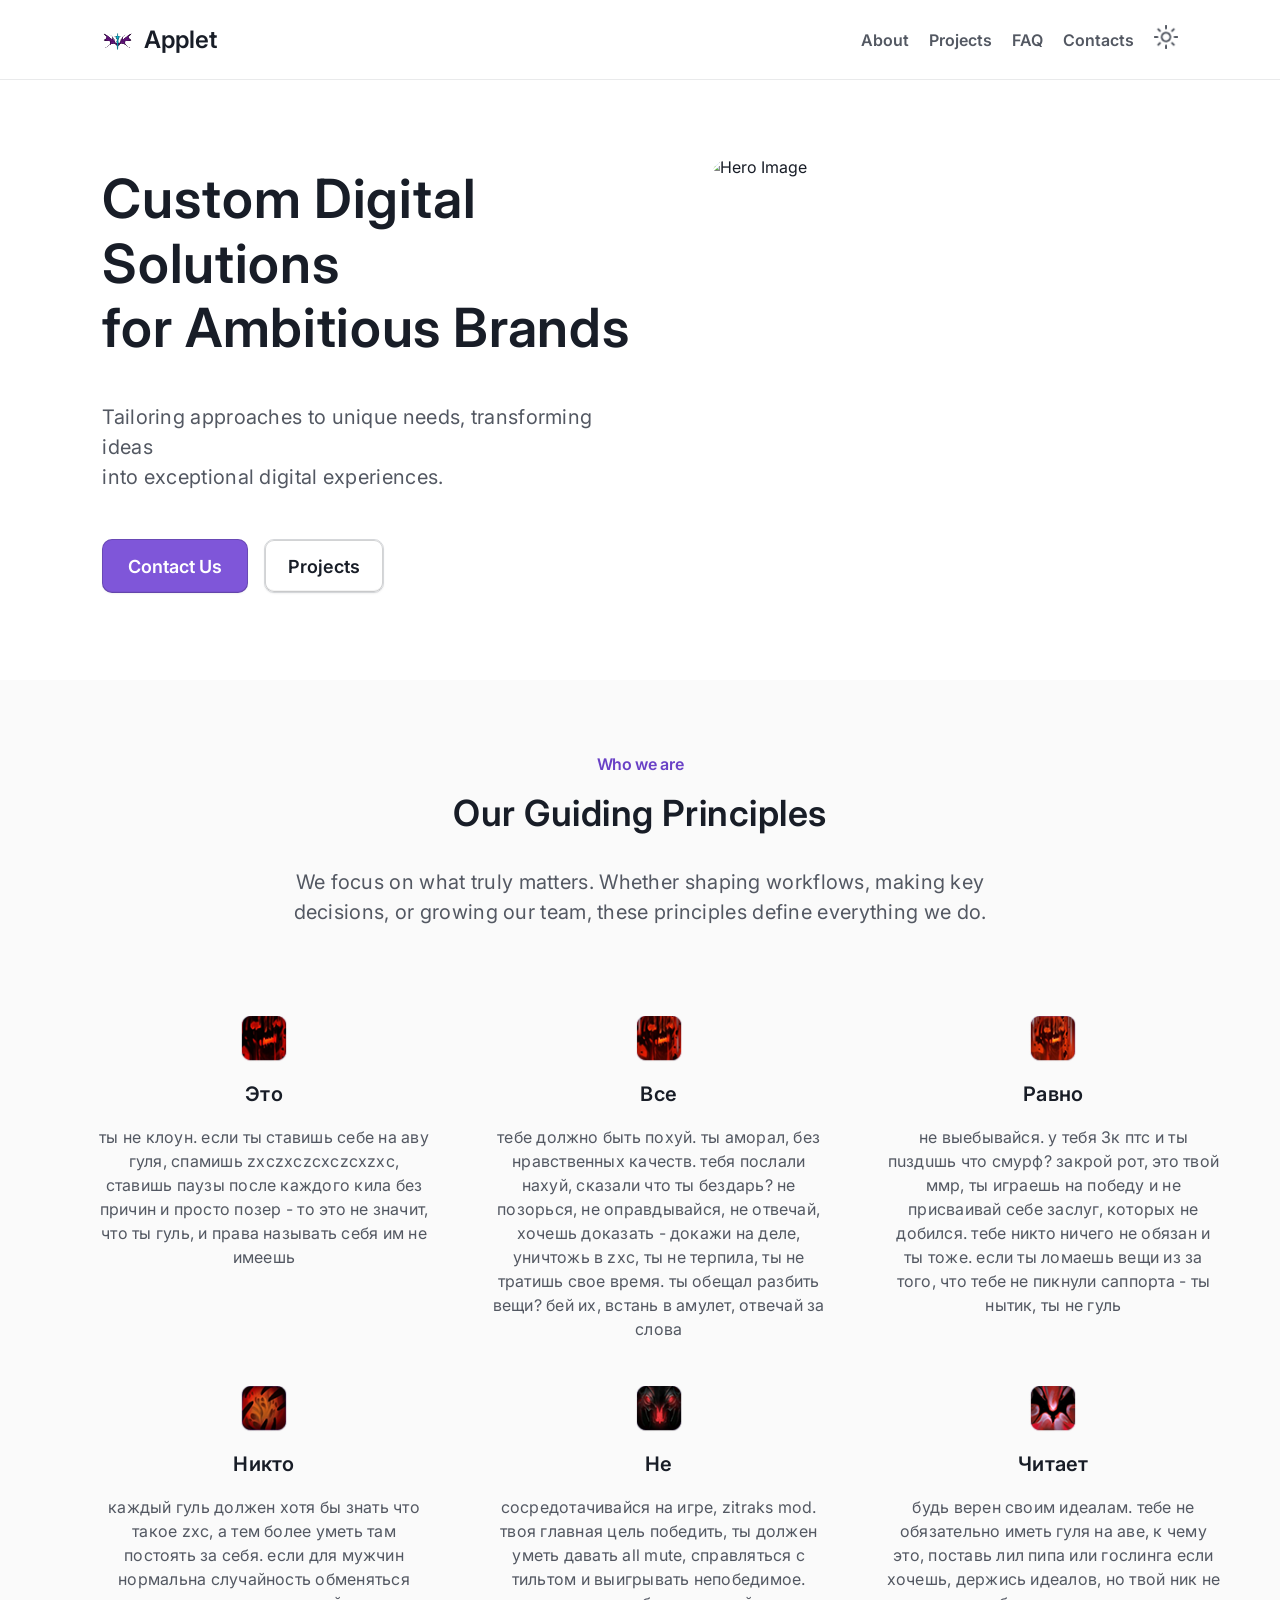
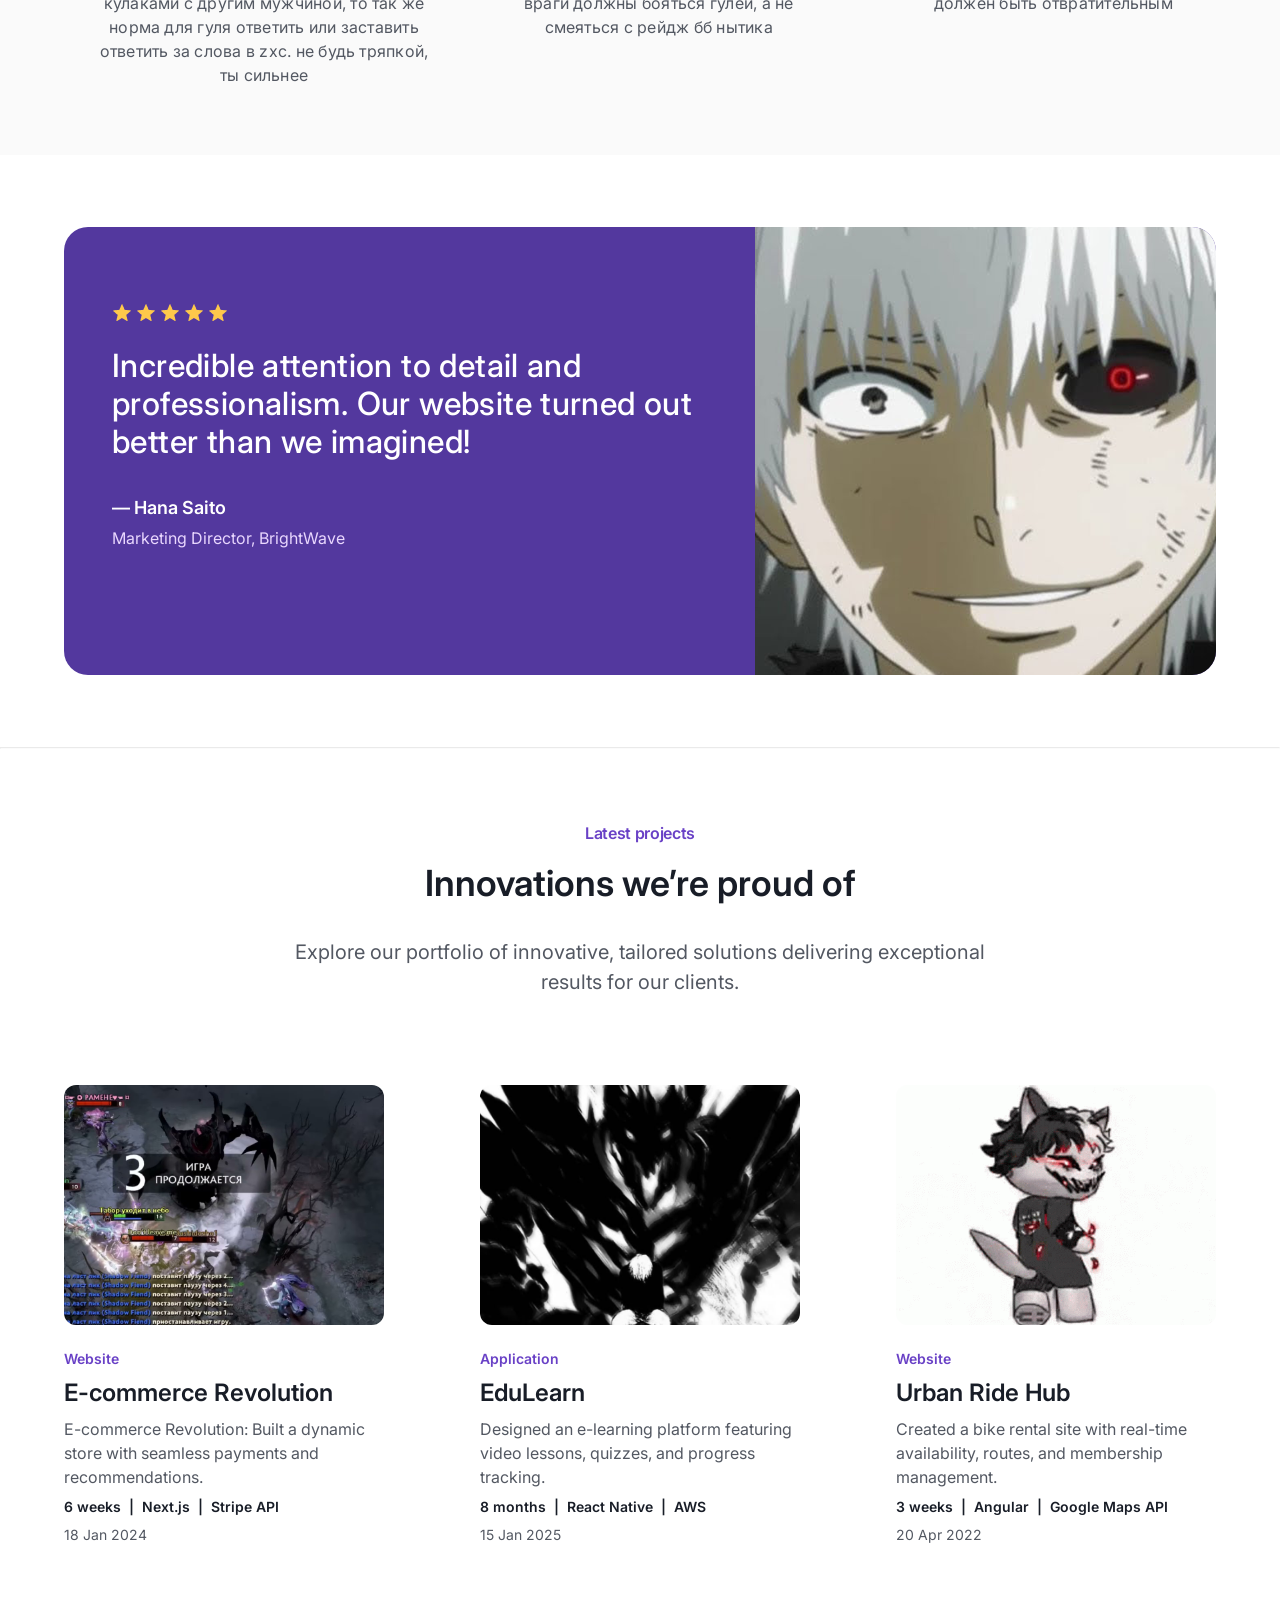
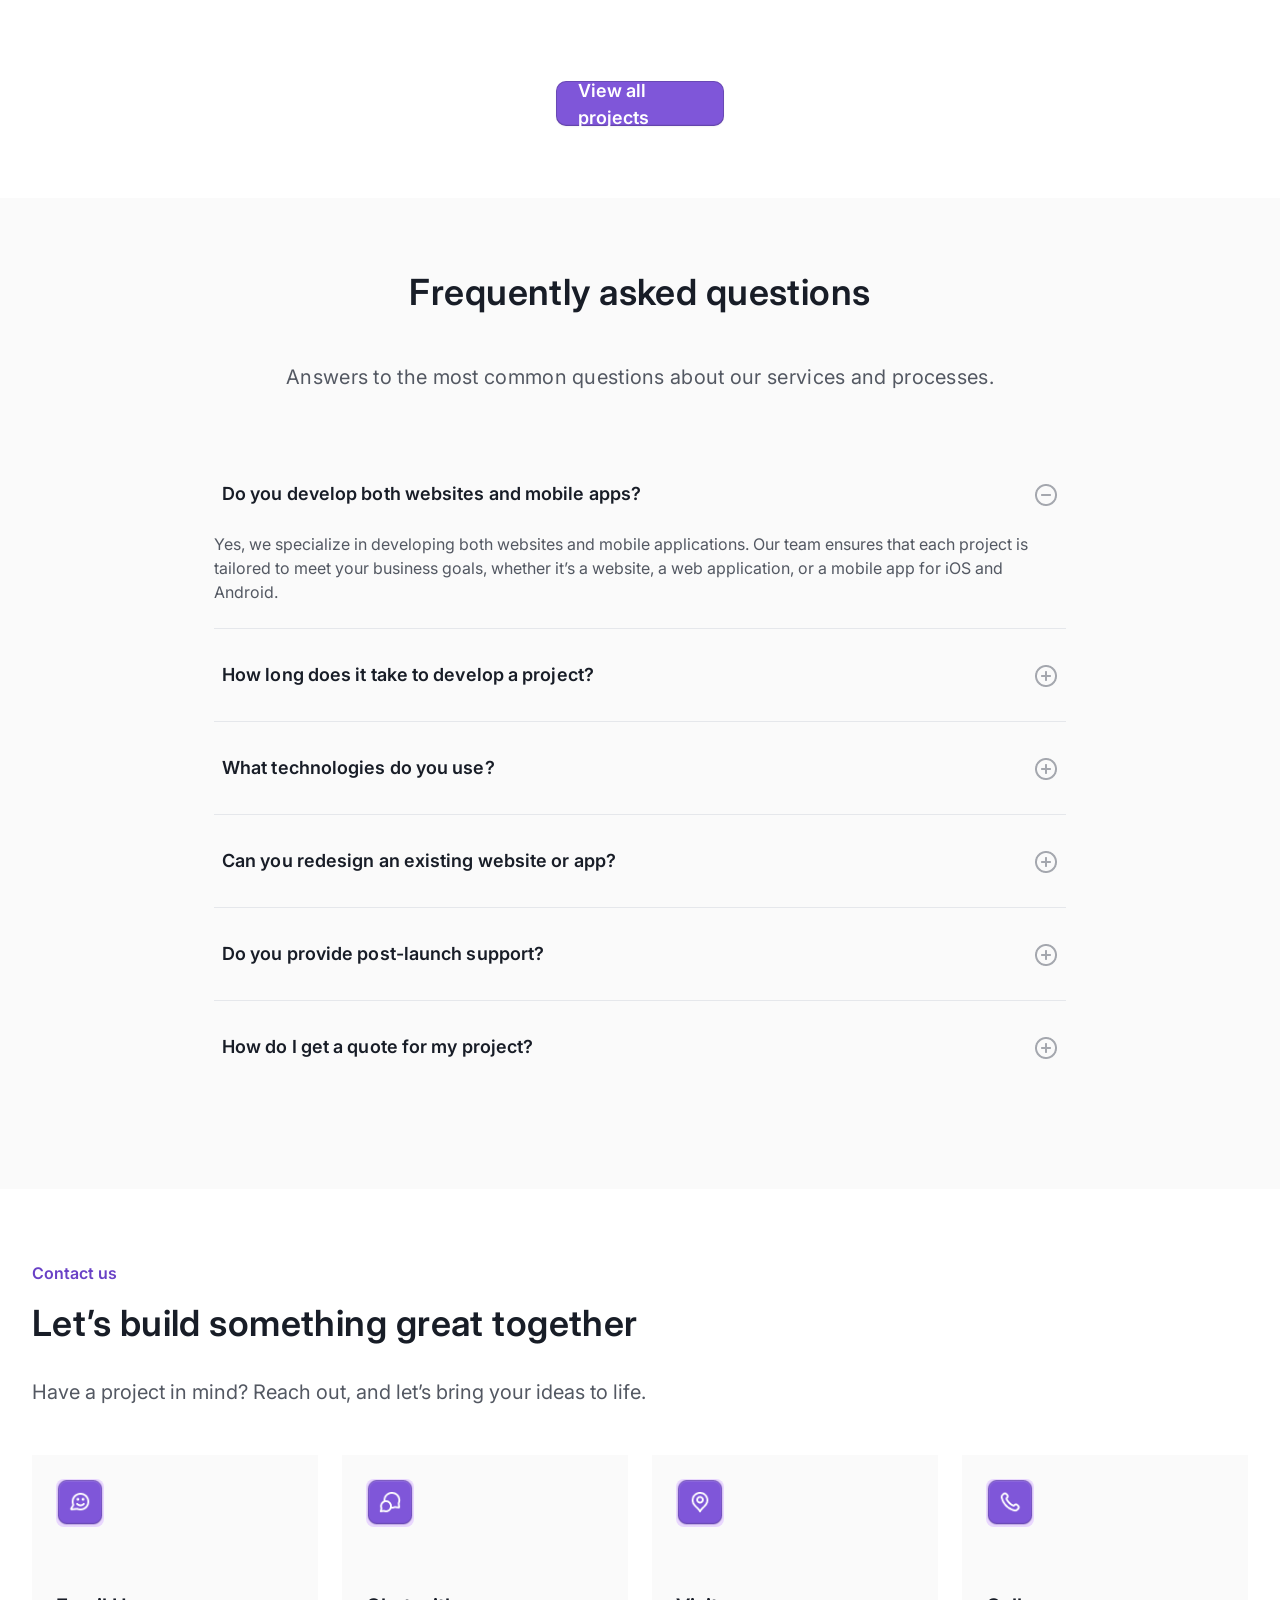
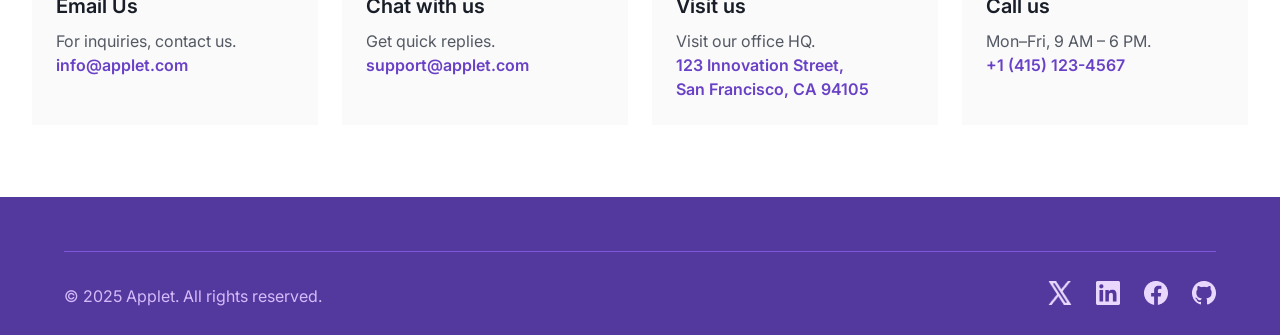
==== index.html @ 6aea528c "chore: landing-m2" ====
<!DOCTYPE html>
<html lang="en">
<head>
  <meta charset="UTF-8">
  <meta name="viewport" content="width=device-width, initial-scale=1.0">
  <meta http-equiv="X-UA-Compatible" content="ie=edge">
  <title>Main Page</title>
  <link href="https://fonts.googleapis.com/css2?family=Inter:ital,opsz,wght@0,14..32,100..900;1,14..32,100..900&amp;display=swap" rel="stylesheet">
  <link rel="stylesheet" href="css/var.css">
  <link rel="stylesheet" href="css/base.css">
  <link rel="stylesheet" href="css/components.css">
  <link rel="stylesheet" href="css/header.css">
  <link rel="stylesheet" href="css/hero.css">
  <link rel="stylesheet" href="css/features.css">
  <link rel="stylesheet" href="css/testimonial.css">
  <link rel="stylesheet" href="css/blog-projects.css">
  <link rel="stylesheet" href="css/faq.css">
  <link rel="stylesheet" href="css/contact.css">
  <link rel="stylesheet" href="css/footer.css">
  <link rel="stylesheet" href="css/responsive.css">
</head>
<body>
  <input type="checkbox" id="theme-toggle">
  <header class="header">
    <div class="header__container">
      <a href="index.html" class="logo"><img src="images/header/req.png" alt="Logo"> <span>Applet</span></a>
      <nav class="nav">
        <ul class="nav__list">
          <li>
            <a href="#about">About</a>
          </li>
          <li>
            <a href="projects.html">Projects</a>
          </li>
          <li>
            <a href="#faq">FAQ</a>
          </li>
          <li>
            <a href="#contact">Contacts</a>
          </li>
          <li><label for="theme-toggle" class="theme-btn"><img src="images/header/sun.png" alt="Light" class="icon-light"> <img src="images/header/moon.png" alt="Dark" class="icon-dark"></label></li>
        </ul>
      </nav>
    </div>
  </header>
  <main>
    <section id="hero" class="hero">
      <div class="hero__container">
        <div class="hero__content">
          <h1>Custom Digital Solutions<br>
          for Ambitious Brands</h1>
          <p>Tailoring approaches to unique needs, transforming ideas<br>
          into exceptional digital experiences.</p>
          <div class="actions">
            <a href="#contact" class="btn btn-primary">Contact Us</a> <a href="projects.html" class="btn btn-secondary">Projects</a>
          </div>
        </div>
        <div class="hero__image"><img src="images/hero/dead_inside.gif" alt="Hero Image"></div>
      </div>
    </section>
    <section id="about" class="features-section">
      <div class="features-container">
        <div class="features-header">
          <span class="section-subtitle">Who we are</span>
          <h2>Our Guiding Principles</h2>
          <p>We focus on what truly matters. Whether shaping workflows, making key<br>
          decisions, or growing our team, these principles define everything we do.</p>
        </div>
        <div class="features-grid">
          <div class="feature">
            <img src="images/feature/coil1.png" alt="Feature 1">
            <h3>Это</h3>
            <p>ты не клоун. если ты ставишь себе на аву гуля, спамишь zxczxczcxczcxzxc, ставишь паузы после каждого кила без причин и просто позер - то это не значит, что ты гуль, и права называть себя им не имеешь </p>
          </div>
          <div class="feature">
            <img src="images/feature/coil2.png" alt="Feature 2">
            <h3>Все</h3>
            <p>тебе должно быть пoxyй. ты аморал, без нравственных качеств. тебя послали нaxyй, сказали что ты бездарь? не позорься, не оправдывайся, не отвечай, хочешь доказать - докажи на деле, уничтожь в zxc, ты не терпила, ты не тратишь свое время. ты обещал разбить вещи? бей их, встань в амулет, отвечай за слова</p>
          </div>
          <div class="feature">
            <img src="images/feature/coil3.png" alt="Feature 3">
            <h3>Равно</h3>
            <p> не выeбывaйcя. у тебя 3к птс и ты пuздuшь что смурф? закрой рот, это твой ммр, ты играешь на победу и не присваивай себе заслуг, которых не добился. тебе никто ничего не обязан и ты тоже. если ты ломаешь вещи из за того, что тебе не пикнули саппорта - ты нытик, ты не гуль </p>
          </div>
          <div class="feature">
            <img src="images/feature/dushi.png" alt="Feature 4">
            <h3>Никто</h3>
            <p>каждый гуль должен хотя бы знать что такое zxc, а тем более уметь там постоять за себя. если для мужчин нормальна случайность обменяться кулаками с другим мужчиной, то так же норма для гуля ответить или заставить ответить за слова в zxc. не будь тряпкой, ты сильнее </p>
          </div>
          <div class="feature">
            <img src="images/feature/armor.png" alt="Feature 5">
            <h3>Не</h3>
            <p>сосредотачивайся на игре, zitraks mod. твоя главная цель победить, ты должен уметь давать all mute, справляться с тильтом и выигрывать непобедимое. враги должны бояться гулей, а не смеяться с рейдж бб нытика </p>
          </div>
          <div class="feature">
            <img src="images/feature/requiem.png" alt="Feature 6">
            <h3>Читает</h3>
            <p> будь верен своим идеалам. тебе не обязательно иметь гуля на аве, к чему это, поставь лил пипа или гослинга если хочешь, держись идеалов, но твой ник не должен быть отвратительным </p>
          </div>
        </div>
      </div>
    </section>
    <section class="testimonial">
      <div class="testimonial-container">
        <div class="testimonial-content">
          <div class="quote-and-attribution">
            <div class="quote-and-stars">
              <div class="stars"><img src="images/testsec/Star%20icon.png" alt="Star"> <img src="images/testsec/Star%20icon.png" alt="Star"> <img src="images/testsec/Star%20icon.png" alt="Star"> <img src="images/testsec/Star%20icon.png" alt="Star"> <img src="images/testsec/Star%20icon.png" alt="Star"></div>
              <p class="quote">Incredible attention to detail and professionalism. Our website turned out better than we imagined!</p>
            </div>
            <div class="text-and-supporting-text">
              <h4 class="author">— Hana Saito</h4>
              <p class="role">Marketing Director, BrightWave</p>
            </div>
          </div>
          <div class="pagination-dots"></div>
        </div>
        <div class="testimonial-image"><img src="images/testsec/ghoul.png" alt="Testimonial person"></div>
      </div>
    </section>
    <hr class="section-divider">
    <section class="blog">
      <div class="blog__container">
        <div class="blog__header">
          <span class="blog__subtitle">Latest projects</span>
          <h2 class="blog__title">Innovations we’re proud of</h2>
          <p class="blog__description">Explore our portfolio of innovative, tailored solutions delivering exceptional<br>
          results for our clients.</p>
        </div>
        <div class="blog__content">
          <article class="blog__card">
            <img src="images/blog/pause.jpg" alt="commerce" class="blog__image">
            <div class="blog__card-content">
              <p class="blog__topic">Website</p>
              <h3 class="blog__card-title">E-commerce Revolution</h3>
              <p class="blog__card-desc">E-commerce Revolution: Built a dynamic store with seamless payments and recommendations.</p>
              <div class="blog__meta">
                <span>6 weeks</span> <span>|</span> <span>Next.js</span> <span>|</span> <span>Stripe API</span>
              </div>
              <div class="blog__data">
                <span>18 Jan 2024</span>
              </div>
            </div>
          </article>
          <article class="blog__card">
            <img src="images/blog/SF.jpg" alt="edulearn" class="blog__image">
            <div class="blog__card-content">
              <p class="blog__topic">Application</p>
              <h3 class="blog__card-title">EduLearn</h3>
              <p class="blog__card-desc">Designed an e-learning platform featuring video lessons, quizzes, and progress tracking.</p>
              <div class="blog__meta">
                <span>8 months</span> <span>|</span> <span>React Native</span> <span>|</span> <span>AWS</span>
              </div>
              <div class="blog__data">
                <span>15 Jan 2025</span>
              </div>
            </div>
          </article>
          <article class="blog__card">
            <img src="images/blog/zxc-cat.gif" alt="URban" class="blog__image">
            <div class="blog__card-content">
              <p class="blog__topic">Website</p>
              <h3 class="blog__card-title">Urban Ride Hub</h3>
              <p class="blog__card-desc">Created a bike rental site with real-time availability, routes, and membership management.</p>
              <div class="blog__meta">
                <span>3 weeks</span> <span>|</span> <span>Angular</span> <span>|</span> <span>Google Maps API</span>
              </div>
              <div class="blog__data">
                <span>20 Apr 2022</span>
              </div>
            </div>
          </article>
        </div>
        <div class="blog__actions">
          <a href="projects.html" class="btn btn-proj">View all projects</a>
        </div>
      </div>
    </section>
    <section id="faq" class="faq">
      <div class="faq__container">
        <header class="faq__header">
          <h2 class="faq__title">Frequently asked questions</h2>
          <p class="faq__subtitle">Answers to the most common questions about our services and processes.</p>
        </header>
        <div class="faq__content">
          <article class="faq__item faq__item--open">
            <div class="faq__question-row">
              <h3 class="faq__question">Do you develop both websites and mobile apps?</h3><span class="faq__icon"><img src="images/faq/minus.png" alt="Collapse"></span>
            </div>
            <p class="faq__answer">Yes, we specialize in developing both websites and mobile applications. Our team ensures that each project is tailored to meet your business goals, whether it’s a website, a web application, or a mobile app for iOS and Android.</p>
          </article>
          <article class="faq__item">
            <div class="faq__question-row">
              <h3 class="faq__question">How long does it take to develop a project?</h3><span class="faq__icon"><img src="images/faq/plus.png" alt="Expand"></span>
            </div>
          </article>
          <article class="faq__item">
            <div class="faq__question-row">
              <h3 class="faq__question">What technologies do you use?</h3><span class="faq__icon"><img src="images/faq/plus.png" alt="Expand"></span>
            </div>
          </article>
          <article class="faq__item">
            <div class="faq__question-row">
              <h3 class="faq__question">Can you redesign an existing website or app?</h3><span class="faq__icon"><img src="images/faq/plus.png" alt="Expand"></span>
            </div>
          </article>
          <article class="faq__item">
            <div class="faq__question-row">
              <h3 class="faq__question">Do you provide post-launch support?</h3><span class="faq__icon"><img src="images/faq/plus.png" alt="Expand"></span>
            </div>
          </article>
          <article class="faq__item">
            <div class="faq__question-row">
              <h3 class="faq__question">How do I get a quote for my project?</h3><span class="faq__icon"><img src="images/faq/plus.png" alt="Expand"></span>
            </div>
          </article>
        </div>
      </div>
    </section>
    <section id="contact" class="contact">
      <div class="contact__container">
        <div class="contact__header">
          <span class="contact__subtitle">Contact us</span>
          <h2 class="contact__title">Let’s build something great together</h2>
          <p class="contact__description">Have a project in mind? Reach out, and let’s bring your ideas to life.</p>
        </div>
        <div class="contact__content">
          <div class="contact__card">
            <div class="contact__icon"><img src="images/contact/eblo.png" alt="Email Icon"></div>
            <div class="contact__text">
              <h3>Email Us</h3><small>For inquiries, contact us.</small>
              <p><a href="mailto:info@applet.com">info@applet.com</a></p>
            </div>
          </div>
          <div class="contact__card">
            <div class="contact__icon"><img src="images/contact/msg.png" alt="Chat Icon"></div>
            <div class="contact__text">
              <h3>Chat with us</h3><small>Get quick replies.</small>
              <p><a href="mailto:support@applet.com">support@applet.com</a></p>
            </div>
          </div>
          <div class="contact__card">
            <div class="contact__icon"><img src="images/contact/geo.png" alt="Location Icon"></div>
            <div class="contact__text">
              <h3>Visit us</h3><small>Visit our office HQ.</small>
              <p><a href="https://www.google.com/maps?q=123+Innovation+Street,+San+Francisco,+CA+94105" target="_blank">123 Innovation Street,<br>
              San Francisco, CA 94105</a></p>
            </div>
          </div>
          <div class="contact__card">
            <div class="contact__icon"><img src="images/contact/tel.png" alt="Phone Icon"></div>
            <div class="contact__text">
              <h3>Call us</h3><small>Mon–Fri, 9 AM – 6 PM.</small>
              <p><a href="tel:+14151234567">+1 (415) 123-4567</a></p>
            </div>
          </div>
        </div>
      </div>
    </section>
  </main>
  <footer class="footer">
    <div class="container">
      <p class="footer-text">© 2025 Applet. All rights reserved.</p>
      <div class="footer-icons">
        <a href="https://twitter.com" target="_blank" rel="noopener noreferrer"><img src="images/footer/X.png" alt="X"></a> <a href="https://linkedin.com" target="_blank" rel="noopener noreferrer"><img src="images/footer/LinkedIn.png" alt="LinkedIn"></a> <a href="https://facebook.com" target="_blank" rel="noopener noreferrer"><img src="images/footer/facebook.png" alt="Facebook"></a> <a href="https://github.com" target="_blank" rel="noopener noreferrer"><img src="images/footer/github.png" alt="GitHub"></a>
      </div>
    </div>
  </footer>
</body>
</html>
---- css/var.css ----
/* CSS Variables - Light Theme (Default) */
:root {
  /* Colors - Light Theme */
  --primary: #7F56D9;
  --primary-hover: #6c47c2;
  --primary-alt: #6941C6;
  --primary-light: #9E77ED;
  --primary-lighter: #E9D7FE;
  --secondary: #53389E;
  
  --text-primary: #181D27;
  --text-secondary: #535862;
  --text-muted: #666;
  
  --bg-primary: #fff;
  --bg-secondary: #FAFAFA;
  --bg-muted: #f0f0f0;
  
  --border: #E9EAEB;
  --border-light: #E5E7EB;
  --border-medium: #D5D7DA;
  --border-dark: #ddd;
  
  /* Typography */
  --font: 'Inter', sans-serif;
  --fw-normal: 400;
  --fw-medium: 500;
  --fw-semibold: 600;
  
  /* Spacing */
  --space-xs: 4px;
  --space-sm: 8px;
  --space-md: 16px;
  --space-lg: 24px;
  --space-xl: 32px;
  --space-2xl: 48px;
  --space-3xl: 64px;
  --space-4xl: 96px;
  
  /* Shadows */
  --shadow: 0 1px 2px rgba(10, 13, 18, 0.05), 
            inset 0 0 0 1px rgba(10, 13, 18, 0.18), 
            inset 0 -2px 0 rgba(10, 13, 18, 0.05);
  
  /* Layout */
  --container: 1280px;
  --header-height: 80px;
  
  /* Theme transition */
  --transition: all 0.3s ease;
}

/* Dark Theme Variables */
#theme-toggle:checked ~ * {
  --primary: #9E77ED;
  --primary-hover: #B692F6;
  --primary-alt: #A855F7;
  --primary-light: #C4B5FD;
  --primary-lighter: #2D1B69;
  --secondary: #7C3AED;
  
  --text-primary: #F9FAFB;
  --text-secondary: #D1D5DB;
  --text-muted: #9CA3AF;
  
  --bg-primary: #0C0E12;
  --bg-secondary: #13161B;
  --bg-muted: #374151;
  
  --border: #374151;
  --border-light: #4B5563;
  --border-medium: #6B7280;
  --border-dark: #4B5563;
  
  --shadow: 0 1px 2px rgba(0, 0, 0, 0.3), 
            inset 0 0 0 1px rgba(255, 255, 255, 0.1), 
            inset 0 -2px 0 rgba(0, 0, 0, 0.2);
}
---- css/base.css ----
/* Base Styles and Reset */
* {
  box-sizing: border-box;
  margin: 0;
  padding: 0;
}

html {
  scroll-behavior: smooth;
}

body {
  font-family: var(--font);
  line-height: 1.5;
  color: var(--text-primary);
  background-color: var(--bg-primary);
  transition: var(--transition);
  -webkit-text-size-adjust: 100%;
  text-size-adjust: 100%;
}

.container {
  width: 90%;
  max-width: var(--container);
  margin: 0 auto;
}

/* Utility classes */
.active {
  border-bottom: 2px solid #fff;
}

.section {
  margin-top: 60px;
  padding: 100px 0;
}

h1, h2 {
  margin-bottom: 1rem;
  transition: var(--transition);
}

/* Section divider */
.section-divider {
  height: 1px;
  background-color: var(--border);
  transition: var(--transition);
  opacity: 20%;
}

/* Scrollbar styling */
::-webkit-scrollbar {
  width: 8px;
}

::-webkit-scrollbar-track {
  background: var(--bg-secondary);
}

::-webkit-scrollbar-thumb {
  background: var(--border-medium);
  border-radius: 4px;
}

::-webkit-scrollbar-thumb:hover {
  background: var(--primary);
}

/* Selection styling */
::selection {
  background: var(--primary);
  color: white;
}

::-moz-selection {
  background: var(--primary);
  color: white;
}
---- css/components.css ----
/* Buttons */
.btn {
  display: inline-flex;
  align-items: center;
  justify-content: center;
  text-decoration: none;
  gap: var(--space-sm);
  height: 60px;
  font-size: 16px;
  font-weight: var(--fw-medium);
  cursor: pointer;
  border-radius: 10px;
  transition: var(--transition);
  box-shadow: var(--shadow);
  padding: var(--space-md) 22px;
  border: none;
}

.btn-primary {
  font-weight: var(--fw-semibold);
  font-size: 18px;
  min-width: 146px;
  background: var(--primary);
  color: #fff;
}

.btn-primary:hover,
.btn-proj:hover {
  background: var(--primary-hover);
  transform: translateY(-1px);
}

.btn-secondary {
  font-weight: var(--fw-semibold);
  font-size: 18px;
  min-width: 120px;
  background: var(--bg-primary);
  color: var(--text-primary);
  border: 1px solid var(--border-medium);
}

.btn-secondary:hover {
  background: var(--bg-muted);
  transform: translateY(-1px);
}

.btn-proj {
  margin-top: var(--space-xl);
  font-weight: var(--fw-semibold);
  font-size: 16px;
  border-radius: 10px;
  background: var(--primary);
  color: #fff;
  cursor: pointer;
  height: 48px;
  width: 168px;
  padding: var(--space-md);
  text-decoration: none;
}

/* Theme Toggle Component */
.theme-btn {
  cursor: pointer;
  display: inline-flex;
  align-items: center;
  justify-content: center;
  width: 24px;
  height: 24px;
  position: relative;
}

#theme-toggle {
  display: none;
}

.theme-btn img {
  width: 24px;
  height: 24px;
  position: absolute;
  top: 0;
  left: 0;
  transition: opacity 0.3s ease;
}

/* По умолчанию видно солнце */
.icon-light {
  opacity: 1;
}
.icon-dark {
  opacity: 0;
}

/* Когда чекбокс включён — показываем луну */
#theme-toggle:checked + .theme-btn .icon-light {
  opacity: 0;
}
#theme-toggle:checked + .theme-btn .icon-dark {
  opacity: 1;
}

/* Project Card Component */
.project-card {
  background: var(--bg-muted);
  text-align: center;
  border-radius: 8px;
  transition: var(--transition);
  padding: 1.5rem;
  box-shadow: var(--shadow);
}

.project-card:hover {
  transform: translateY(-5px);
  box-shadow: 0 8px 25px rgba(127, 86, 217, 0.15);
}

/* Projects Grid */
.projects__grid {
  display: grid;
  grid-template-columns: repeat(auto-fit, minmax(250px, 1fr));
  gap: 1.5rem;
}

/* Enhanced hover effects for dark theme */
[data-theme="dark"] .feature:hover,
[data-theme="dark"] .blog__card:hover,
[data-theme="dark"] .projects__card:hover,
[data-theme="dark"] .contact__card:hover,
[data-theme="dark"] .project-card:hover {
  box-shadow: 0 8px 25px rgba(158, 119, 237, 0.25);
}
---- css/header.css ----
/* Header */
.header {
  position: fixed;
  top: 0;
  left: 0;
  right: 0;
  height: var(--header-height);
  background: var(--bg-primary);
  backdrop-filter: blur(10px);
  -webkit-backdrop-filter: blur(10px);
  border-bottom: 1px solid var(--border);
  z-index: 1000;
  display: flex;
  justify-content: center;
  transition: var(--transition);
}

.header__container {
  display: flex;
  justify-content: space-between;
  align-items: center;
  width: 100%;
  max-width: var(--container);
  height: var(--header-height);
  padding: 0 var(--space-xl);
}

.header__nav {
  display: flex;
  align-items: center;
  gap: var(--space-lg);
}

/* Logo */
.logo {
  display: flex;
  align-items: center;
  gap: 11px;
  text-decoration: none;
  font-weight: var(--fw-semibold);
  font-size: 24px;
  color: var(--text-primary);
  transition: var(--transition);
}

.logo img {
  width: 31px;
  height: 19px;
}

/* Navigation */
.nav__list {
  display: flex;
  align-items: center;
  gap: 20px;
  list-style: none;
}

.nav__list a {
  text-decoration: none;
  font-weight: var(--fw-semibold);
  font-size: 16px;
  color: var(--text-secondary);
  transition: var(--transition);
}

.nav__list a:hover {
  color: var(--primary);
}
---- css/hero.css ----
/* Hero Section */
.hero {
  margin-top: var(--header-height);
  height: 800px;
  display: flex;
  align-items: center;
  background: var(--bg-primary);
  padding: var(--space-3xl) 0 var(--space-4xl);
  transition: var(--transition);
}

.hero__container {
  width: 100%;
  max-width: 1440px;
  display: flex;
  justify-content: space-between;
  align-items: center;
  gap: var(--space-3xl);
  margin: 0 auto;
}

.hero__content {
  position: relative;
  display: flex;
  flex-direction: column;
  align-items: flex-start;
  gap: 25px;
  width: 624px;
  z-index: 1;
  left: 110px;
}

.hero__content h1 {
  width: 768px;
  min-width: 768px;
  font-weight: var(--fw-semibold);
  font-size: 60px;
  line-height: 72px;
  letter-spacing: 0.012em;
  color: var(--text-primary);
  transition: var(--transition);
}

.hero__content p {
  font-size: 20px;
  letter-spacing: 0.015em;
  color: var(--text-secondary);
  transition: var(--transition);
}

.actions {
  display: flex;
  gap: 12px;
  flex-wrap: wrap;
  margin-top: 22px;
}

.hero__image {
  flex: 1;
  max-width: 560px;
  height: 640px;
  border-radius: 0 64px;
  overflow: hidden;
  position: relative;
  right: 115px;
  transition: var(--transition);
}

.hero__image img {
  width: 560px;
  height: 640px;
  object-fit: cover;
  transition: var(--transition);
}
---- css/features.css ----
/* Features Section */
.features-section {
  background: var(--bg-secondary);
  justify-content: center;
  display: flex;
  height: 100%;
  padding: var(--space-4xl) 0;
  transition: var(--transition);
}

.features-container {
  display: flex;
  flex-direction: column;
  align-items: center;
  gap: var(--space-3xl);
}

.features-header {
  display: flex;
  flex-direction: column;
  align-items: center;
  gap: var(--space-md);
  width: 1216px;
  text-align: center;
}

.section-subtitle {
  font-weight: var(--fw-semibold);
  font-size: 16px;
  color: var(--primary-alt);
  letter-spacing: -0.02em;
  transition: var(--transition);
}

.features-header h2,
.section-title {
  font-weight: var(--fw-semibold);
  font-size: 36px;
  line-height: 44px;
  color: var(--text-primary);
  letter-spacing: 0.013em;
  transition: var(--transition);
}

.features-header p,
.section-description {
  font-size: 20px;
  line-height: 30px;
  letter-spacing: 0.015em;
  color: var(--text-secondary);
  max-width: 768px;
  transition: var(--transition);
}

.features-grid {
  display: grid;
  grid-template-columns: repeat(3, 384px);
  column-gap: var(--space-xl);
  row-gap: var(--space-3xl);
}

.feature {
  text-align: center;
  display: flex;
  flex-direction: column;
  align-items: center;
  gap: var(--space-md);
  padding: var(--space-lg);
  width: 384px;
  height: 322px;
}

.feature img {
  width: 48px;
  height: 48px;
  transition: var(--transition);
}

.feature h3 {
  font-weight: var(--fw-semibold);
  font-size: 20px;
  line-height: 30px;
  letter-spacing: 0.015em;
  color: var(--text-primary);
  transition: var(--transition);
}

.feature p {
  font-size: 16px;
  line-height: 24px;
  letter-spacing: 0.015em;
  color: var(--text-secondary);
  transition: var(--transition);
}
---- css/testimonial.css ----
/* Testimonial Section */
.testimonial {
  display: flex;
  justify-content: center;
  align-items: center;
  background: var(--bg-primary);
  height: 640px;
  transition: var(--transition);
}

.testimonial-container {
  display: flex;
  justify-content: space-between;
  align-items: stretch;
  width: 1216px;
  max-width: var(--container);
  height: 448px;
  border-radius: 24px;
  background: var(--secondary);
  overflow: hidden;
  transition: var(--transition);
}

.testimonial-content {
  display: flex;
  flex-direction: column;
  justify-content: center;
  align-items: flex-start;
  gap: 40px;
  width: 736px;
  flex: 1;
  padding: var(--space-3xl);
}

.quote-and-attribution {
  display: flex;
  flex-direction: column;
  align-items: flex-start;
  gap: var(--space-xl);
  width: 100%;
}

.quote-and-stars {
  display: flex;
  flex-direction: column;
  align-items: flex-start;
  gap: var(--space-lg);
  width: 100%;
}

.stars {
  display: flex;
  gap: var(--space-xs);
  height: 20px;
}

.quote {
  font-weight: var(--fw-medium);
  font-size: 36px;
  line-height: 44px;
  letter-spacing: 0.0122em;
  color: #fff;
}

.text-and-supporting-text {
  display: flex;
  flex-direction: column;
  gap: var(--space-xs);
}

.author {
  font-weight: var(--fw-semibold);
  font-size: 18px;
  line-height: 28px;
  color: #fff;
}

.role {
  font-size: 16px;
  line-height: 24px;
  color: var(--primary-lighter);
  transition: var(--transition);
}

.pagination-dots {
  display: flex;
  justify-content: center;
  gap: var(--space-md);
  width: 62px;
  height: 10px;
}

.dot {
  width: 10px;
  height: 10px;
  background: var(--primary-light);
  border-radius: 50%;
  transition: var(--transition);
}

.dot.active {
  background: #fff;
}

.testimonial-image {
  width: 480px;
  height: 448px;
}

.testimonial-image img {
  width: 100%;
  height: 100%;
  object-fit: cover;
  transition: var(--transition);
}
---- css/blog-projects.css ----
/* Blog Section */
.blog {
  display: flex;
  flex-direction: column;
  align-items: center;
  justify-content: center;
  background: var(--bg-primary);
  height: 992px;
  padding: var(--space-3xl) 0;
  transition: var(--transition);
}

.blog__container {
  display: flex;
  flex-direction: column;
  align-items: center;
  gap: var(--space-3xl);
  width: 100%;
  max-width: var(--container);
  padding: 0 var(--space-xl);
}

.blog__header {
  display: flex;
  flex-direction: column;
  align-items: center;
  gap: var(--space-md);
  text-align: center;
}

.blog__subtitle {
  font-weight: var(--fw-semibold);
  font-size: 16px;
  color: var(--primary-alt);
  letter-spacing: -0.02em;
  transition: var(--transition);
}

.blog__title {
  font-weight: var(--fw-semibold);
  font-size: 36px;
  line-height: 44px;
  color: var(--text-primary);
  transition: var(--transition);
}

.blog__description {
  font-size: 20px;
  line-height: 30px;
  color: var(--text-secondary);
  max-width: 768px;
  transition: var(--transition);
}

.blog__content {
  display: flex;
  flex-wrap: wrap;
  justify-content: center;
  gap: var(--space-2xl) var(--space-xl);
}

.blog__card {
  display: flex;
  flex-direction: column;
  width: 384px;
  min-width: 320px;
  overflow: visible;
  padding: var(--space-lg);
  transition: var(--transition);
}

.blog__card:hover {
  transform: translateY(-4px);
  box-shadow: 0 8px 25px rgba(127, 86, 217, 0.15);
}

.blog__image {
  width: 100%;
  height: 240px;
  object-fit: cover;
  border-radius: 12px;
  margin-bottom: var(--space-md);
  transition: var(--transition);
}

.blog__card-content {
  display: flex;
  flex-direction: column;
  gap: var(--space-sm);
  padding: var(--space-sm) 0 0;
}

.blog__topic {
  font-weight: var(--fw-semibold);
  font-size: 14px;
  line-height: 20px;
  color: var(--primary-alt);
  transition: var(--transition);
}

.blog__card-title {
  font-weight: var(--fw-semibold);
  font-size: 24px;
  line-height: 32px;
  color: var(--text-primary);
  transition: var(--transition);
}

.blog__card-desc {
  font-size: 16px;
  line-height: 24px;
  color: var(--text-secondary);
  transition: var(--transition);
}

.blog__meta {
  display: flex;
  align-items: center;
  gap: var(--space-sm);
  font-weight: var(--fw-semibold);
  font-size: 14px;
  line-height: 20px;
  color: var(--text-primary);
  transition: var(--transition);
}

.blog__data {
  font-size: 14px;
  line-height: 20px;
  color: var(--text-secondary);
  transition: var(--transition);
}

.blog__actions {
  display: flex;
  justify-content: center;
  margin-top: var(--space-md);
}

/* Projects Section */
.projects {
  margin-top: var(--header-height);
  display: flex;
  flex-direction: column;
  align-items: center;
  background: var(--bg-primary);
  padding: var(--space-3xl) 0;
  transition: var(--transition);
}

.projects__container {
  display: flex;
  flex-direction: column;
  align-items: center;
  gap: var(--space-3xl);
  width: 100%;
  max-width: var(--container);
  padding: 0 var(--space-xl);
}

.projects__header {
  display: flex;
  flex-direction: column;
  align-items: center;
  gap: var(--space-md);
  text-align: center;
}

.projects__subtitle {
  font-weight: var(--fw-semibold);
  font-size: 16px;
  color: var(--primary-alt);
  letter-spacing: -0.02em;
  transition: var(--transition);
}

.projects__title {
  font-weight: var(--fw-semibold);
  font-size: 36px;
  line-height: 44px;
  color: var(--text-primary);
  transition: var(--transition);
}

.projects__description {
  font-size: 20px;
  line-height: 30px;
  color: var(--text-secondary);
  max-width: 768px;
  transition: var(--transition);
}

.projects__content {
  display: flex;
  flex-wrap: wrap;
  justify-content: center;
  gap: var(--space-2xl) var(--space-xl);
}

.projects__card {
  display: flex;
  flex-direction: column;
  width: 384px;
  min-width: 320px;
  overflow: visible;
  padding: var(--space-lg);
  transition: var(--transition);
}

.projects__card:hover {
  transform: translateY(-4px);
  box-shadow: 0 8px 25px rgba(127, 86, 217, 0.15);
}

.projects__image {
  width: 100%;
  height: 240px;
  object-fit: cover;
  border-radius: 12px;
  margin-bottom: var(--space-md);
  transition: var(--transition);
}

.projects__card-content {
  display: flex;
  flex-direction: column;
  gap: var(--space-sm);
  padding: var(--space-sm) 0 0;
}

.projects__topic {
  font-weight: var(--fw-semibold);
  font-size: 14px;
  line-height: 20px;
  color: var(--primary-alt);
  transition: var(--transition);
}

.projects__card-title {
  font-weight: var(--fw-semibold);
  font-size: 24px;
  line-height: 32px;
  color: var(--text-primary);
  transition: var(--transition);
}

.projects__card-desc {
  font-size: 16px;
  line-height: 24px;
  color: var(--text-secondary);
  transition: var(--transition);
}

.projects__card-subtitle {
  font-weight: var(--fw-semibold);
  font-size: 24px;
  line-height: 32px;
  color: var(--text-primary);
  transition: var(--transition);
}

.projects__meta {
  display: flex;
  align-items: center;
  gap: var(--space-sm);
  font-weight: var(--fw-semibold);
  font-size: 14px;
  line-height: 20px;
  color: var(--text-primary);
  transition: var(--transition);
}

.projects__data {
  font-size: 14px;
  line-height: 20px;
  color: var(--text-secondary);
  transition: var(--transition);
}

.projects__actions {
  display: flex;
  justify-content: center;
  margin-top: var(--space-md);
}

/* Projects Tabs */
.projects__tabs {
  display: flex;
  justify-content: flex-start;
  align-items: center;
  position: relative;
  border-bottom: 1px solid var(--border-dark);
  margin-bottom: var(--space-lg);
  text-align: left;
  background: var(--bg-primary);
  border-radius: 8px 8px 0 0;
  transition: var(--transition);
}

.projects__tab {
  padding: 12px 20px;
  font-size: 16px;
  font-weight: var(--fw-medium);
  cursor: pointer;
  color: var(--text-muted);
  transition: var(--transition);
  background: transparent;
  border: none;
}

.projects__tab.active,
.projects__tab:hover {
  color: var(--primary-alt);
}

.projects__tab-indicator {
  position: absolute;
  bottom: 0;
  left: 0;
  height: 3px;
  width: 0;
  background: var(--primary-alt);
  border-radius: 3px;
  transition: var(--transition);
}
---- css/faq.css ----
/* FAQ Section */
.faq {
  display: flex;
  flex-direction: column;
  align-items: center;
  justify-content: center;
  height: 878px;
  background: var(--bg-secondary);
  transition: var(--transition);
}

.faq__container,
.faq__header {
  display: flex;
  flex-direction: column;
  align-items: center;
  gap: var(--space-xl);
  width: 100%;
  max-width: var(--container);
  padding: 0 var(--space-xl);
}

.faq__title {
  font-weight: var(--fw-semibold);
  font-size: 36px;
  line-height: 44px;
  text-align: center;
  letter-spacing: 0.012em;
  color: var(--text-primary);
  transition: var(--transition);
}

.faq__subtitle {
  font-size: 20px;
  line-height: 30px;
  letter-spacing: 0.015em;
  text-align: center;
  color: var(--text-secondary);
  transition: var(--transition);
}

.faq__content {
  display: flex;
  flex-direction: column;
  align-items: flex-start;
  max-width: 768px;
  padding: var(--space-lg);
}

.faq__item {
  width: 100%;
  border-top: 1px solid var(--border-light);
  padding: var(--space-lg) 0;
  transition: var(--transition);
}

.faq__item:first-child {
  border-top: none;
}

.faq__question {
  letter-spacing: 0.005em;
  color: var(--text-primary);
  cursor: pointer;
  font-weight: var(--fw-semibold);
  font-size: 18px;
  line-height: 28px;
  transition: var(--transition);
}

.faq__answer {
  display: none;
  font-size: 16px;
  line-height: 24px;
  color: var(--text-secondary);
  margin-top: var(--space-md);
  transition: var(--transition);
}

.faq__item:first-child .faq__answer {
  display: block;
}

.faq__question-row {
  display: flex;
  justify-content: space-between;
  align-items: center;
  cursor: pointer;
  width: 100%;
  padding: var(--space-sm);
  border-radius: 8px;
  transition: var(--transition);
}

.faq__icon {
  display: flex;
  align-items: center;
  justify-content: center;
  width: 24px;
  height: 24px;
  transition: var(--transition);
}

.faq__icon img {
  width: 100%;
  height: auto;
  transition: var(--transition);
}

[data-theme="dark"] .faq__icon img {
  filter: brightness(0) saturate(100%) invert(69%) sepia(96%) saturate(1618%) hue-rotate(245deg) brightness(110%) contrast(87%);
}
---- css/contact.css ----
/* Contact Section */
.contact {
  display: flex;
  flex-direction: column;
  align-items: center;
  gap: var(--space-3xl);
  background: var(--bg-primary);
  height: 676px;
  padding: var(--space-4xl) 0;
  transition: var(--transition);
}

.contact__container {
  max-width: var(--container);
  width: 100%;
  padding: 0 var(--space-xl);
}

.contact__header {
  display: flex;
  flex-direction: column;
  align-items: flex-start;
  gap: var(--space-md);
}

.contact__title {
  font-weight: var(--fw-semibold);
  font-size: 36px;
  line-height: 44px;
  letter-spacing: 0.0122em;
  color: var(--text-primary);
  transition: var(--transition);
}

.contact__description {
  font-size: 20px;
  line-height: 30px;
  color: var(--text-secondary);
  transition: var(--transition);
}

.contact__content {
  display: flex;
  flex-wrap: wrap;
  gap: var(--space-lg);
  margin-top: var(--space-2xl);
}

.contact__card {
  background: var(--bg-secondary);
  display: flex;
  flex-direction: column;
  gap: var(--space-3xl);
  width: calc(25% - 18px);
  min-width: 280px;
  height: 290px;
  padding: var(--space-lg);
  transition: var(--transition);
}

.contact__card:hover {
  transform: translateY(-4px);
  box-shadow: 0 8px 25px rgba(127, 86, 217, 0.15);
}

.contact__icon {
  width: 48px;
  height: 48px;
  border-radius: 8px;
  display: flex;
  align-items: center;
  justify-content: center;
  background: var(--primary-lighter);
  transition: var(--transition);
}

.contact__icon img {
  width: 100%;
  height: 100%;
  object-fit: cover;
  transition: var(--transition);
}

.contact__text h3 {
  font-weight: var(--fw-semibold);
  font-size: 20px;
  line-height: 30px;
  color: var(--text-primary);
  margin: 0 0 var(--space-sm);
  transition: var(--transition);
}

.contact__text a {
  color: inherit;
  text-decoration: none;
  transition: var(--transition);
}

.contact__text a:hover {
  text-decoration: underline;
  color: var(--primary);
}

.contact__subtitle,
.contact__text p {
  font-weight: var(--fw-semibold);
  font-size: 16px;
  line-height: 24px;
  color: var(--primary-alt);
  transition: var(--transition);
}

.contact__text small {
  font-size: 16px;
  line-height: 24px;
  color: var(--text-secondary);
  transition: var(--transition);
}
---- css/footer.css ----
/* Footer Section */
.footer {
  display: flex;
  flex-direction: column;
  align-items: center;
  gap: var(--space-3xl);
  background: var(--secondary);
  height: 168px;
  padding: var(--space-3xl) 0 var(--space-2xl);
  transition: var(--transition);
}

.footer .container {
  display: flex;
  justify-content: space-between;
  align-items: center;
  gap: var(--space-lg) var(--space-xl);
  width: 1216px;
  height: 56px;
  border-top: 1px solid var(--primary);
  padding: var(--space-xl) 0 0;
}

.footer-text {
  font-size: 16px;
  line-height: 24px;
  color: #D6BBFB;
  transition: var(--transition);
}

.footer-icons {
  display: flex;
  align-items: center;
  gap: var(--space-lg);
  width: 168px;
  height: 24px;
}

.footer-icons img {
  width: 24px;
  height: 24px;
}

.footer-icons a img {
  width: 24px;
  height: 24px;
  transition: var(--transition);
}

.footer-icons a:hover img {
  transform: scale(1.1);
  opacity: 0.8;
}
---- css/responsive.css ----
/* ================================
   RESPONSIVE DESIGN
   ================================ */

/* Mobile: 320px - 599px */
@media (max-width: 599px) {
  /* Layout adjustments */
  .container {
    width: 95%;
    padding: 0 var(--space-md);
  }
  
  /* Header with theme toggle */
  .header__container {
    padding: 0 var(--space-md);
    flex-wrap: wrap;
  }
  
  .header__nav {
    gap: var(--space-md);
  }
  
  .theme-toggle {
    width: 50px;
    height: 26px;
  }
  
  .theme-toggle .theme-slider:before {
    height: 20px;
    width: 20px;
  }
  
  .theme-toggle input:checked + .theme-slider:before {
    transform: translateX(24px);
  }
  
  .theme-slider .sun,
  .theme-slider .moon {
    font-size: 12px;
  }
  
  .theme-slider .sun {
    left: 6px;
  }
  
  .theme-slider .moon {
    right: 6px;
  }
  
  .logo {
    font-size: 20px;
  }
  
  .nav__list {
    gap: var(--space-md);
    flex-wrap: wrap;
  }
  
  .nav__list a {
    font-size: 14px;
  }
  
  /* Hero Section */
  .hero {
    height: auto;
    padding: var(--space-xl) 0;
  }
  
  .hero__container {
    flex-direction: column;
    gap: var(--space-xl);
    text-align: center;
  }
  
  .hero__content {
    width: 100%;
    left: 0;
    align-items: center;
  }
  
  .hero__content h1 {
    width: 100%;
    min-width: auto;
    font-size: 36px;
    line-height: 44px;
    height: auto;
  }
  
  .hero__content p {
    font-size: 16px;
    text-align: center;
  }
  
  /* HIDE HERO IMAGE ON MOBILE */
  .hero__image {
    display: none;
  }
  
  .actions {
    flex-direction: column;
    align-items: center;
    gap: var(--space-md);
    width: 100%;
  }
  
  .btn {
    width: 100%;
    max-width: 300px;
    height: 48px;
  }
  
  /* Features */
  .features-section {
    height: auto;
    padding: var(--space-2xl) 0;
  }
  
  .features-header {
    width: 100%;
    padding: 0 var(--space-md);
  }
  
  .features-header h2 {
    font-size: 28px;
    line-height: 36px;
  }
  
  .features-header p {
    width: 100%;
    height: auto;
    font-size: 16px;
    line-height: 24px;
    margin-top: 0;
  }
  
  .features-grid {
    grid-template-columns: 1fr;
    gap: var(--space-xl);
    padding: 0 var(--space-md);
  }
  
  .feature {
    padding: var(--space-md);
  }
  
  .feature h3 {
    font-size: 18px;
    line-height: 26px;
  }
  
  .feature p {
    font-size: 14px;
    line-height: 20px;
  }
  
  /* Testimonial - MOVE IMAGE TO BOTTOM */
  .testimonial {
    height: auto;
    padding: var(--space-2xl) 0;
  }
  
  .testimonial-container {
    flex-direction: column;
    width: 95%;
    height: auto;
    border-radius: var(--space-md);
  }
  
  .testimonial-content {
    width: 100%;
    padding: var(--space-xl);
    gap: var(--space-xl);
    order: 1;
  }
  
  .quote {
    font-size: 24px;
    line-height: 32px;
  }
  
  .author {
    font-size: 16px;
    line-height: 24px;
  }
  
  .role {
    font-size: 14px;
    line-height: 20px;
  }
  
  .testimonial-image {
    width: 100%;
    height: 250px;
    order: 2;
  }
  
  /* Blog & Projects */
  .blog,
  .projects {
    height: auto;
    padding: var(--space-2xl) 0;
  }
  
  .blog__container,
  .projects__container {
    padding: 0 var(--space-md);
  }
  
  .blog__title,
  .projects__title {
    font-size: 28px;
    line-height: 36px;
  }
  
  .blog__description,
  .projects__description {
    font-size: 16px;
    line-height: 24px;
  }
  
  .blog__content,
  .projects__content {
    gap: var(--space-xl);
  }
  
  .blog__card,
  .projects__card {
    width: 100%;
    min-width: auto;
    padding: var(--space-md);
  }
  
  .blog__image,
  .projects__image {
    width: 100%;
    height: 200px;
  }
  
  .blog__card-title,
  .projects__card-title,
  .projects__card-subtitle {
    font-size: 20px;
    line-height: 28px;
  }
  
  /* Projects Tabs */
  .projects__tabs {
    overflow-x: auto;
    scrollbar-width: none;
    -ms-overflow-style: none;
  }
  
  .projects__tabs::-webkit-scrollbar {
    display: none;
  }
  
  .projects__tab {
    padding: var(--space-md) var(--space-md);
    white-space: nowrap;
    font-size: 14px;
    min-height: 44px;
    display: flex;
    align-items: center;
  }
  
  /* FAQ */
  .faq {
    height: auto;
    padding: var(--space-2xl) 0;
  }
  
  .faq__container {
    padding: 0 var(--space-md);
  }
  
  .faq__content {
    padding: var(--space-md);
  }
  
  .faq__title {
    font-size: 28px;
    line-height: 36px;
  }
  
  .faq__subtitle {
    font-size: 16px;
    line-height: 24px;
  }
  
  .faq__question {
    font-size: 16px;
    line-height: 24px;
  }
  
  .faq__answer {
    font-size: 14px;
    line-height: 20px;
    margin-top: var(--space-md);
  }
  
  .faq__item {
    padding: var(--space-lg) 0;
  }
  
  .faq__question-row {
    min-height: 44px;
    display: flex;
    align-items: center;
  }
  
  /* Contact */
  .contact {
    height: auto;
    padding: var(--space-2xl) 0;
  }
  
  .contact__container {
    padding: 0 var(--space-md);
  }
  
  .contact__title {
    font-size: 28px;
    line-height: 36px;
  }
  
  .contact__description {
    font-size: 16px;
    line-height: 24px;
  }
  
  .contact__content {
    gap: var(--space-md);
    margin-top: var(--space-xl);
  }
  
  .contact__card {
    width: 100%;
    height: auto;
    padding: var(--space-md);
    gap: var(--space-md);
  }
  
  .contact__text a {
    min-height: 44px;
    display: flex;
    align-items: center;
  }
  
  /* Footer */
  .footer {
    height: auto;
    padding: var(--space-xl) 0 var(--space-md);
  }
  
  .footer .container {
    flex-direction: column;
    gap: var(--space-md);
    width: 95%;
    height: auto;
    text-align: center;
    padding: var(--space-md) 0 0;
  }
  
  .footer-icons {
    width: auto;
    justify-content: center;
  }
  
  /* Touch-friendly improvements */
  .nav__list a {
    min-height: 44px;
    display: flex;
    align-items: center;
  }
  
  /* Improve readability */
  body {
    -webkit-text-size-adjust: 100%;
    text-size-adjust: 100%;
  }
}

/* Intermediate Screens: 600px - 1439px */
@media (min-width: 600px) and (max-width: 1439px) {
  /* Container adjustments for fluid scaling */
  .container {
    width: 90%;
    max-width: none;
    padding: 0 clamp(16px, 3vw, 48px);
  }
  
  /* Header */
  .header__container {
    padding: 0 clamp(16px, 3vw, 48px);
    max-width: none;
    width: 90%;
    margin: 0 auto;
  }
  
  .theme-toggle {
    width: 55px;
    height: 28px;
  }
  
  /* Hero Section - Fluid scaling */
  .hero {
    height: auto;
    min-height: 600px;
    padding: clamp(32px, 8vh, 96px) 0;
  }
  
  .hero__container {
    width: 90%;
    max-width: none;
    gap: clamp(24px, 5vw, 64px);
    padding: 0 clamp(16px, 3vw, 48px);
  }
  
  .hero__content {
    width: clamp(400px, 50%, 600px);
    left: 0;
  }
  
  .hero__content h1 {
    width: 100%;
    min-width: auto;
    font-size: clamp(36px, 6vw, 54px);
    line-height: 1.2;
  }
  
  .hero__content p {
    font-size: clamp(16px, 2vw, 20px);
  }
  
  .hero__image {
    width: clamp(300px, 40%, 500px);
    height: clamp(400px, 50vh, 580px);
    right: 0;
    border-radius: clamp(16px, 3vw, 64px);
  }
  
  .hero__image img {
    width: 100%;
    height: 100%;
  }
  
  .actions {
    gap: clamp(8px, 2vw, 16px);
    flex-wrap: wrap;
  }
  
  /* Features Section - Responsive grid */
  .features-section {
    height: auto;
    padding: clamp(48px, 8vh, 96px) 0;
  }
  
  .features-header {
    width: 100%;
    max-width: 1000px;
    padding: 0 clamp(16px, 3vw, 32px);
  }
  
  .features-header h2 {
    font-size: clamp(28px, 4vw, 36px);
    line-height: 1.2;
  }
  
  .features-header p {
    font-size: clamp(16px, 2vw, 20px);
  }
  
  .features-grid {
    grid-template-columns: repeat(auto-fit, minmax(280px, 1fr));
    gap: clamp(24px, 4vw, 48px);
    max-width: 1200px;
    padding: 0 clamp(16px, 3vw, 32px);
  }
  
  /* Testimonial - Responsive layout */
  .testimonial {
    height: auto;
    padding: clamp(48px, 8vh, 96px) 0;
  }
  
  .testimonial-container {
    width: 90%;
    max-width: 1200px;
    height: auto;
    min-height: 400px;
  }
  
  .testimonial-content {
    width: 60%;
    padding: clamp(24px, 4vw, 48px);
  }
  
  .quote {
    font-size: clamp(24px, 3vw, 32px);
    line-height: 1.2;
  }
  
  .testimonial-image {
    width: 40%;
    min-height: 400px;
  }
  
  /* Blog & Projects - Responsive cards */
  .blog,
  .projects {
    height: auto;
    padding: clamp(48px, 8vh, 96px) 0;
  }
  
  .blog__container,
  .projects__container {
    padding: 0 clamp(16px, 3vw, 32px);
  }
  
  .blog__title,
  .projects__title {
    font-size: clamp(28px, 4vw, 36px);
  }
  
  .blog__description,
  .projects__description {
    font-size: clamp(16px, 2vw, 20px);
  }
  
  .blog__content,
  .projects__content {
    display: grid;
    grid-template-columns: repeat(auto-fit, minmax(300px, 1fr));
    gap: clamp(24px, 4vw, 48px);
    max-width: 1200px;
  }
  
  .blog__card,
  .projects__card {
    width: 100%;
  }
  
  .blog__image,
  .projects__image {
    width: 100%;
    height: clamp(200px, 25vw, 240px);
  }
  
  /* Projects tabs - Better responsive behavior */
  .projects__tabs {
    justify-content: center;
    flex-wrap: wrap;
    gap: clamp(8px, 2vw, 16px);
  }
  
  .projects__tab {
    padding: clamp(8px, 1.5vw, 16px) clamp(12px, 2vw, 20px);
    font-size: clamp(14px, 1.5vw, 16px);
  }
  
  /* FAQ - Responsive */
  .faq {
    height: auto;
    padding: clamp(48px, 8vh, 96px) 0;
  }
  
  .faq__container {
    padding: 0 clamp(16px, 3vw, 32px);
  }
  
  .faq__title {
    font-size: clamp(28px, 4vw, 36px);
  }
  
  .faq__subtitle {
    font-size: clamp(16px, 2vw, 20px);
  }
  
  .faq__content {
    max-width: clamp(600px, 80vw, 900px);
  }
  
  /* Contact - Responsive grid */
  .contact {
    height: auto;
    padding: clamp(48px, 8vh, 96px) 0;
  }
  
  .contact__container {
    padding: 0 clamp(16px, 3vw, 32px);
  }
  
  .contact__title {
    font-size: clamp(28px, 4vw, 36px);
  }
  
  .contact__description {
    font-size: clamp(16px, 2vw, 20px);
  }
  
  .contact__content {
    display: grid;
    grid-template-columns: repeat(auto-fit, minmax(250px, 1fr));
    gap: clamp(16px, 3vw, 24px);
  }
  
  .contact__card {
    width: 100%;
    height: auto;
    min-height: 200px;
    padding: clamp(16px, 3vw, 24px);
  }
  
  /* Footer - Responsive */
  .footer {
    height: auto;
    padding: clamp(32px, 6vh, 64px) 0 clamp(16px, 3vh, 32px);
  }
  
  .footer .container {
    width: 90%;
    max-width: 1200px;
    height: auto;
    padding: clamp(16px, 3vw, 32px) 0 0;
  }
  
  /* Buttons - Responsive sizing */
  .btn {
    height: clamp(48px, 6vh, 60px);
    padding: clamp(12px, 2vw, 16px) clamp(16px, 3vw, 22px);
    font-size: clamp(14px, 1.5vw, 18px);
  }
  
  .btn-proj {
    height: clamp(44px, 5vh, 48px);
    width: clamp(140px, 20vw, 168px);
  }
}

/* Desktop: 1440px and above - Original design maintained */
@media (min-width: 1440px) {
  .container {
    max-width: var(--container);
  }
  
  .hero__container {
    max-width: 1440px;
  }
  
  .testimonial-container {
    width: 1216px;
  }
  
  .footer .container {
    width: 1216px;
  }
}

/* CSS-only Theme Toggle Functionality */
/* Hidden checkbox input */
#theme-toggle {
  display: none;
}

/* Default state (unchecked = light theme) */
body {
  transition: var(--transition);
}

/* When checkbox is checked, apply dark theme */
#theme-toggle:checked ~ * {
  transition: var(--transition);
}
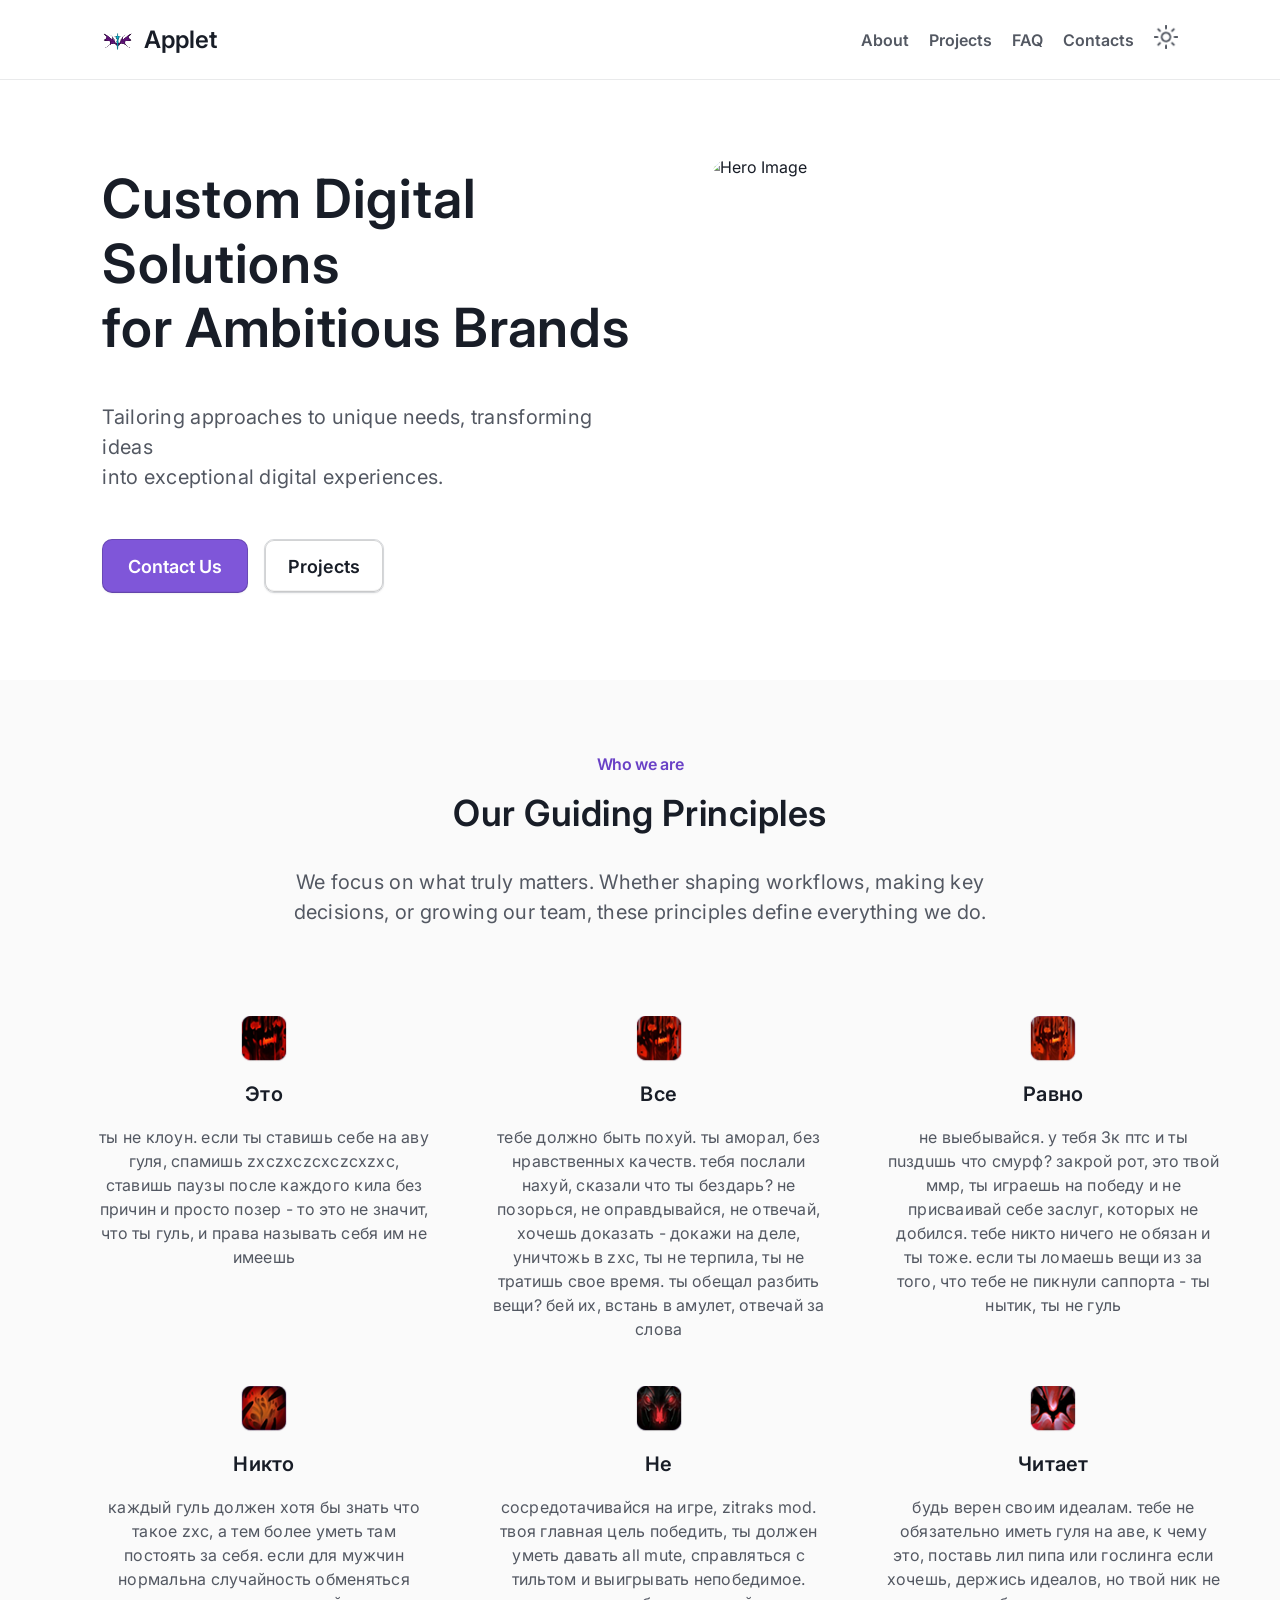
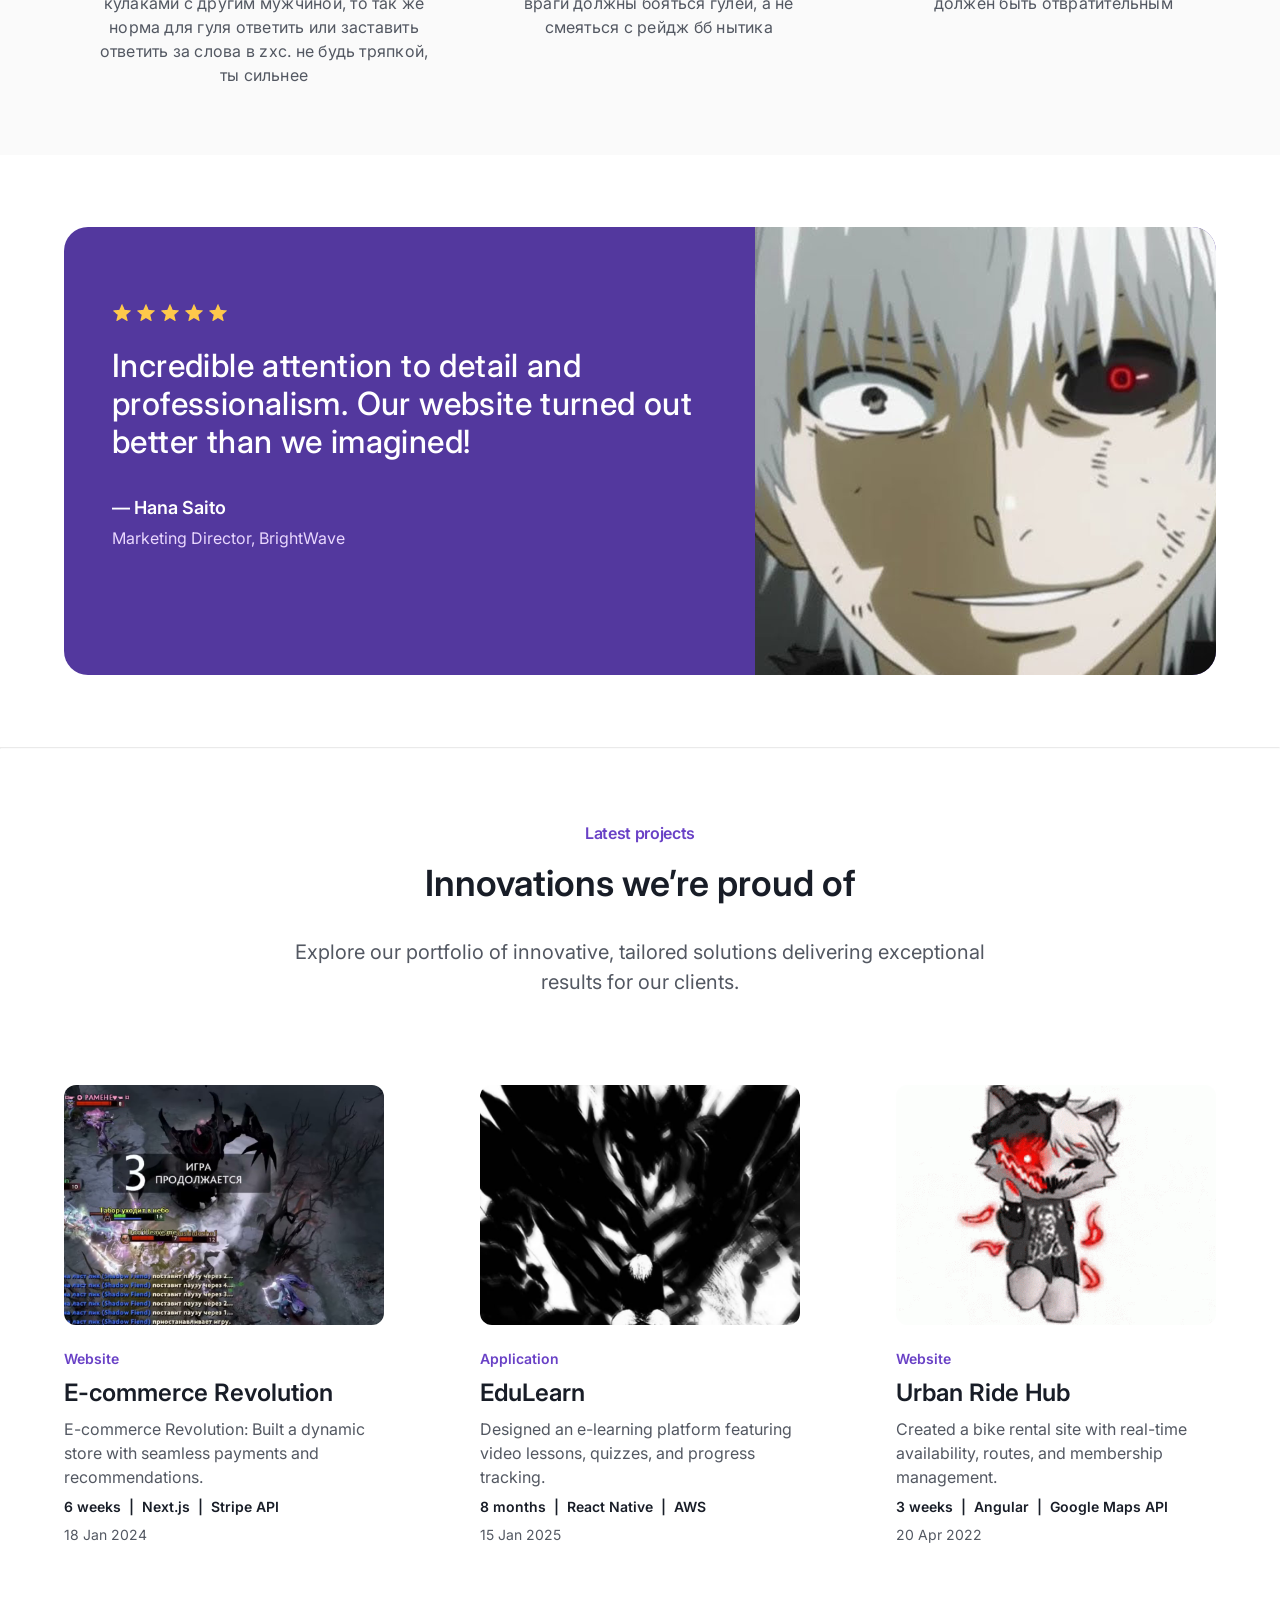
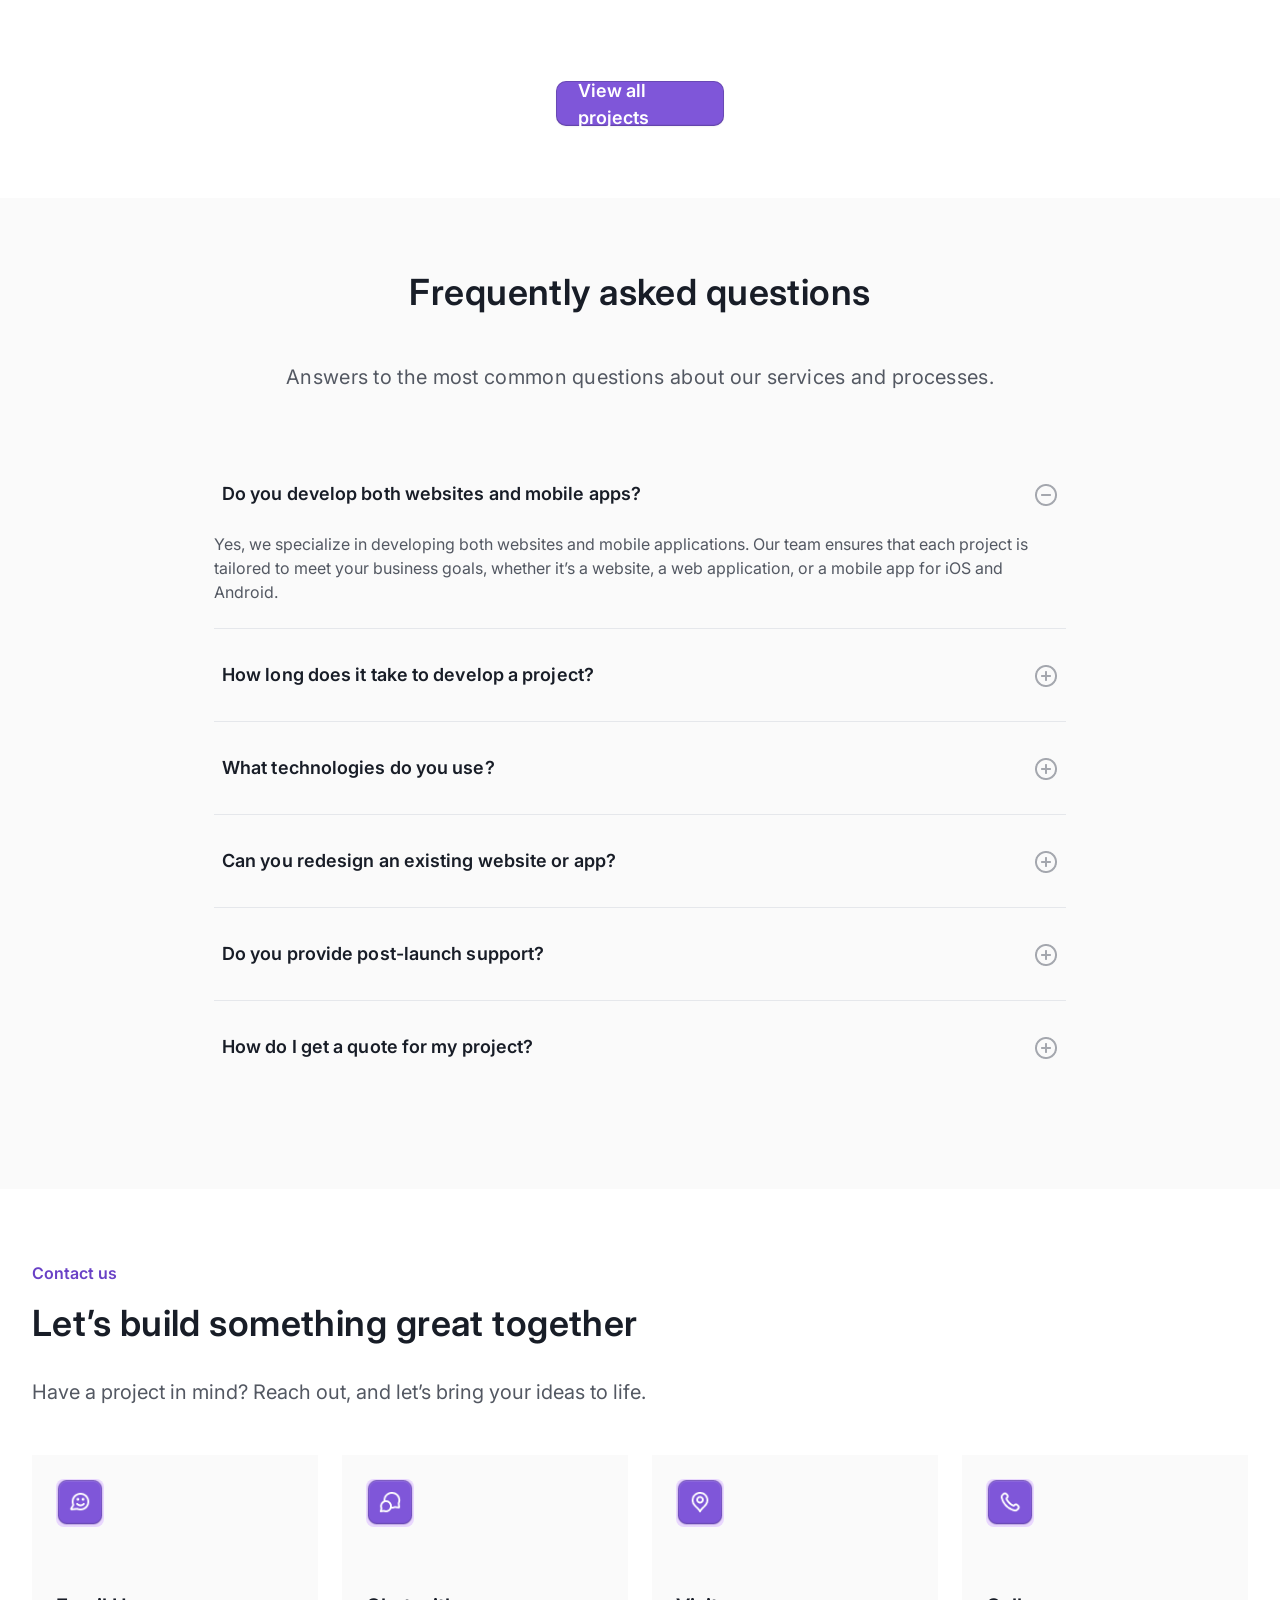
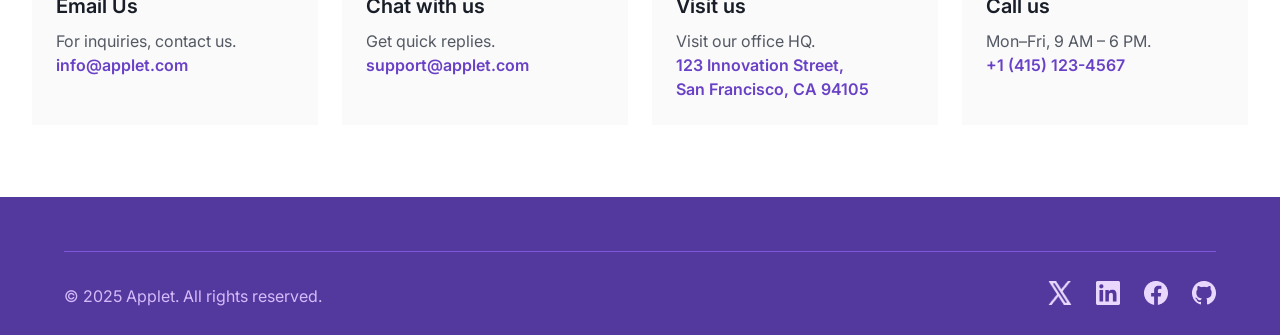
==== commit b5c96a57: "feat: scroll to top :^" ====
--- a/index.html
+++ b/index.html
@@ -266,5 +266,10 @@
       </div>
     </div>
   </footer>
+<button id="scrollToTop" class="scroll-to-top">
+  <img src="images/m3/up.png" alt="Back to top">
+</button>
+  <script src="baza.js"></script>
+
 </body>
 </html>
--- a/css/components.css
+++ b/css/components.css
@@ -120,6 +120,40 @@
   gap: 1.5rem;
 }
 
+
+.scroll-to-top {
+  position: fixed;
+  bottom: 30px;
+  right: 30px;
+  width: 36px;
+  height: 36px;
+
+  display: flex;
+  justify-content: center;
+  align-items: center;
+
+  background: var(--bg-secondary); /* фон кнопки */
+  border: 1px solid var(--border);
+  border-radius: 8px;
+  box-shadow: var(--shadow);
+
+  color: var(--text-primary); /* цвет стрелки */
+  cursor: pointer;
+  opacity: 0;
+  visibility: hidden;
+  transition: var(--transition);
+}
+
+.scroll-to-top:hover {
+  background: var(--bg-muted);  /* меняем фон при hover */
+  color: var(--primary);        /* стрелка перекрасится если сделать блядское свг */
+}
+
+.scroll-to-top.show {
+  opacity: 1;
+  visibility: visible;
+}
+
 /* Enhanced hover effects for dark theme */
 [data-theme="dark"] .feature:hover,
 [data-theme="dark"] .blog__card:hover,
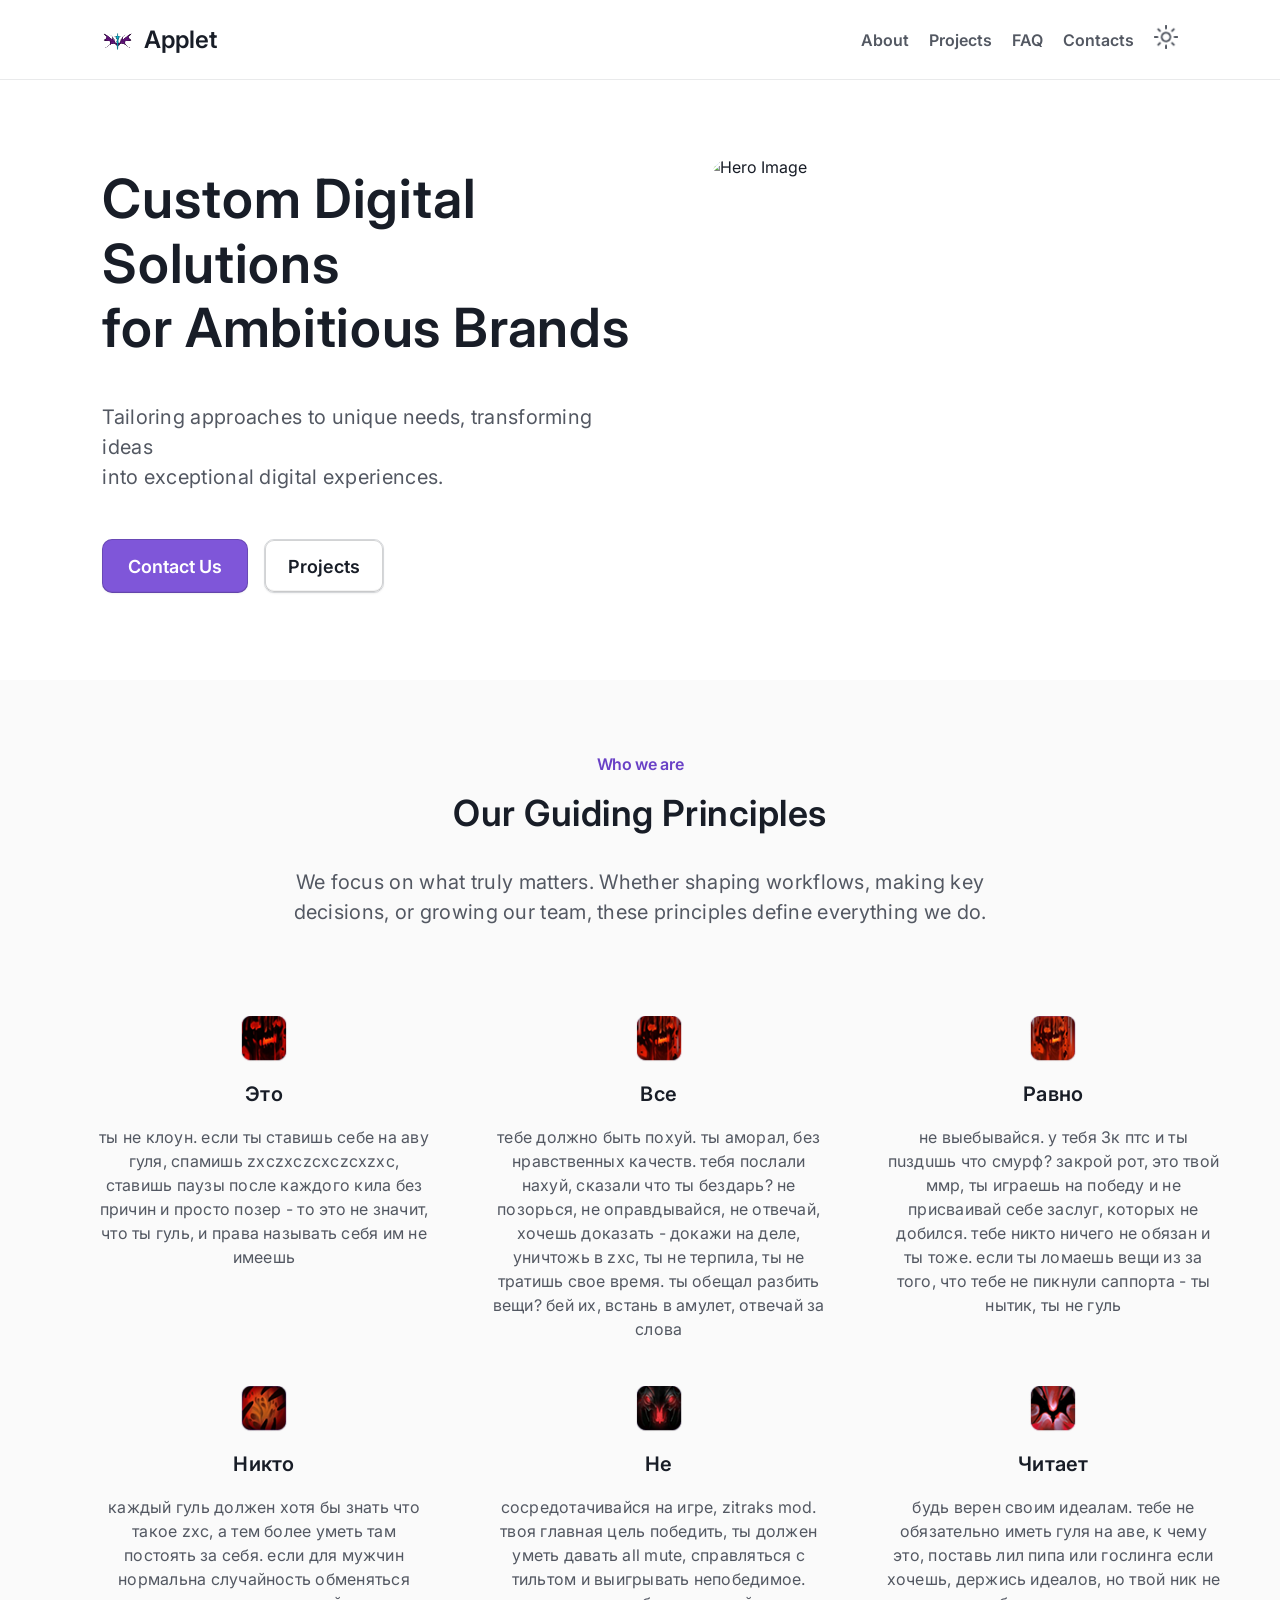
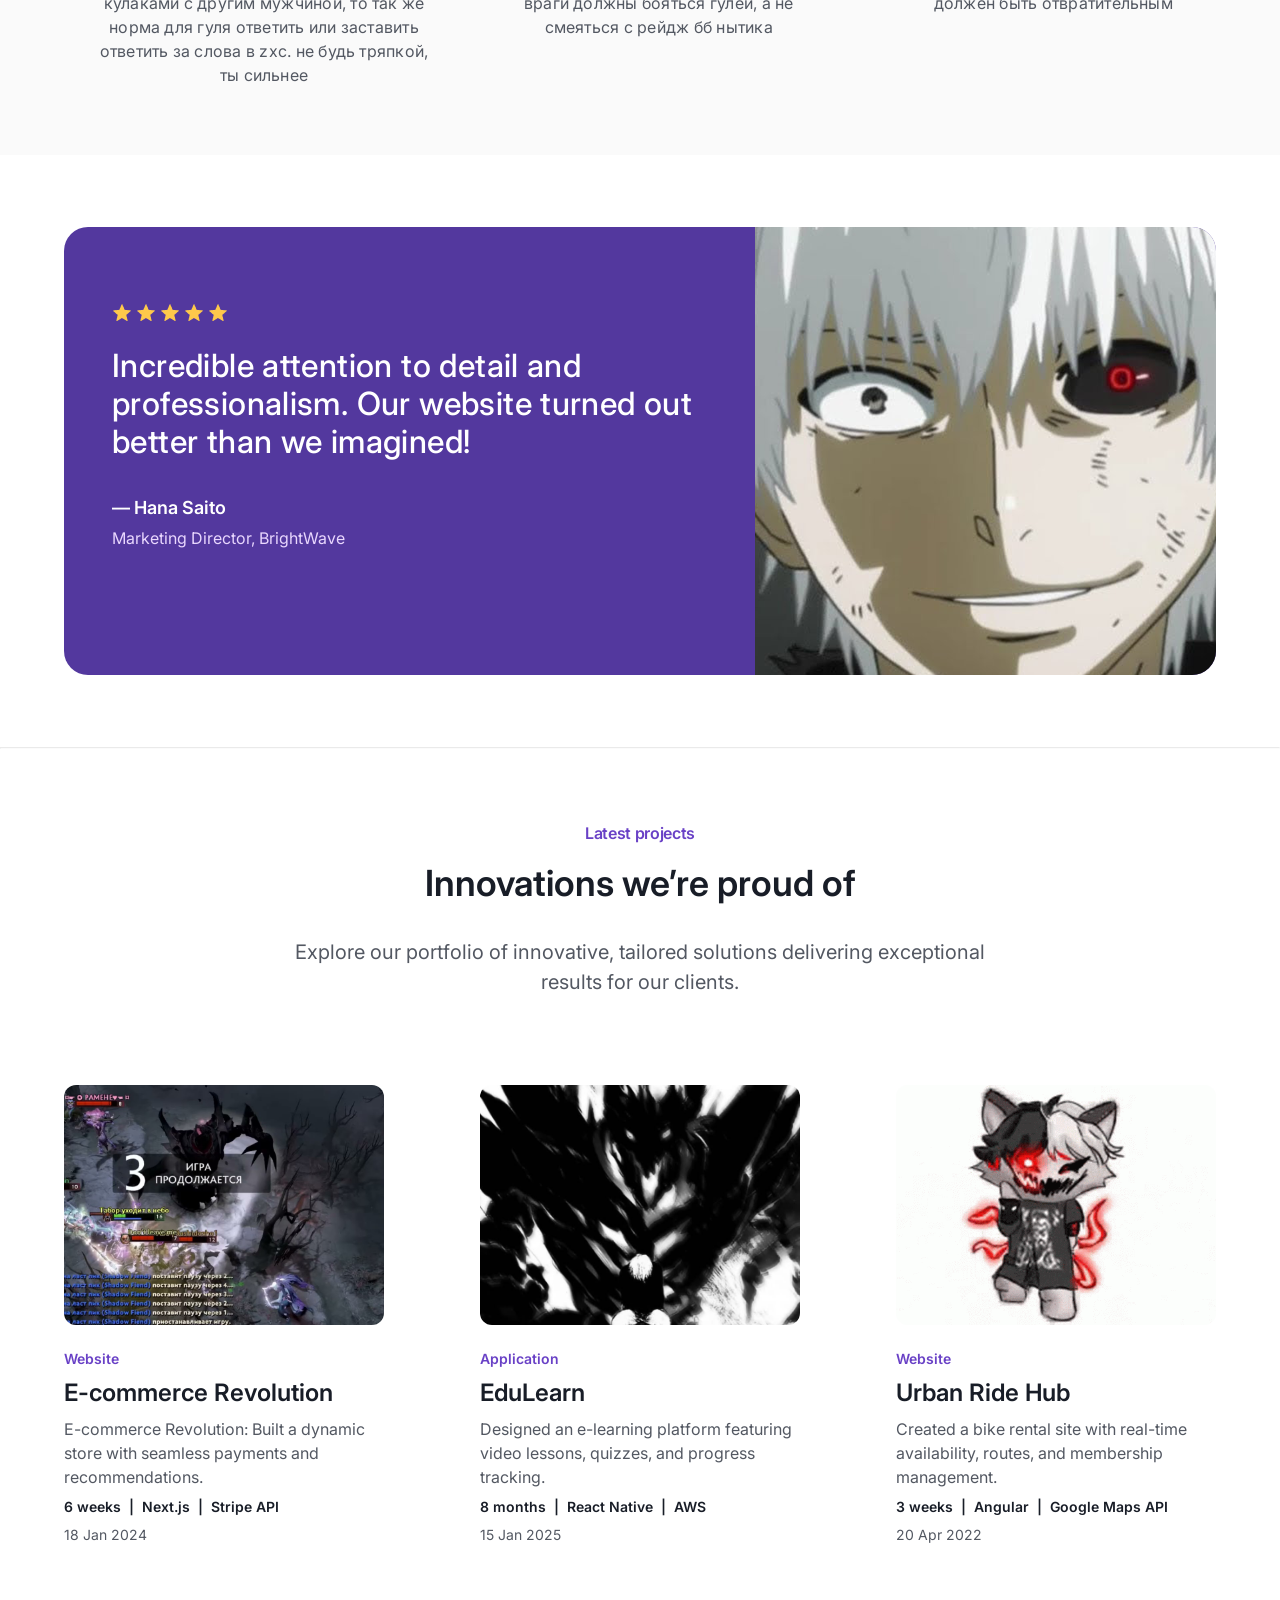
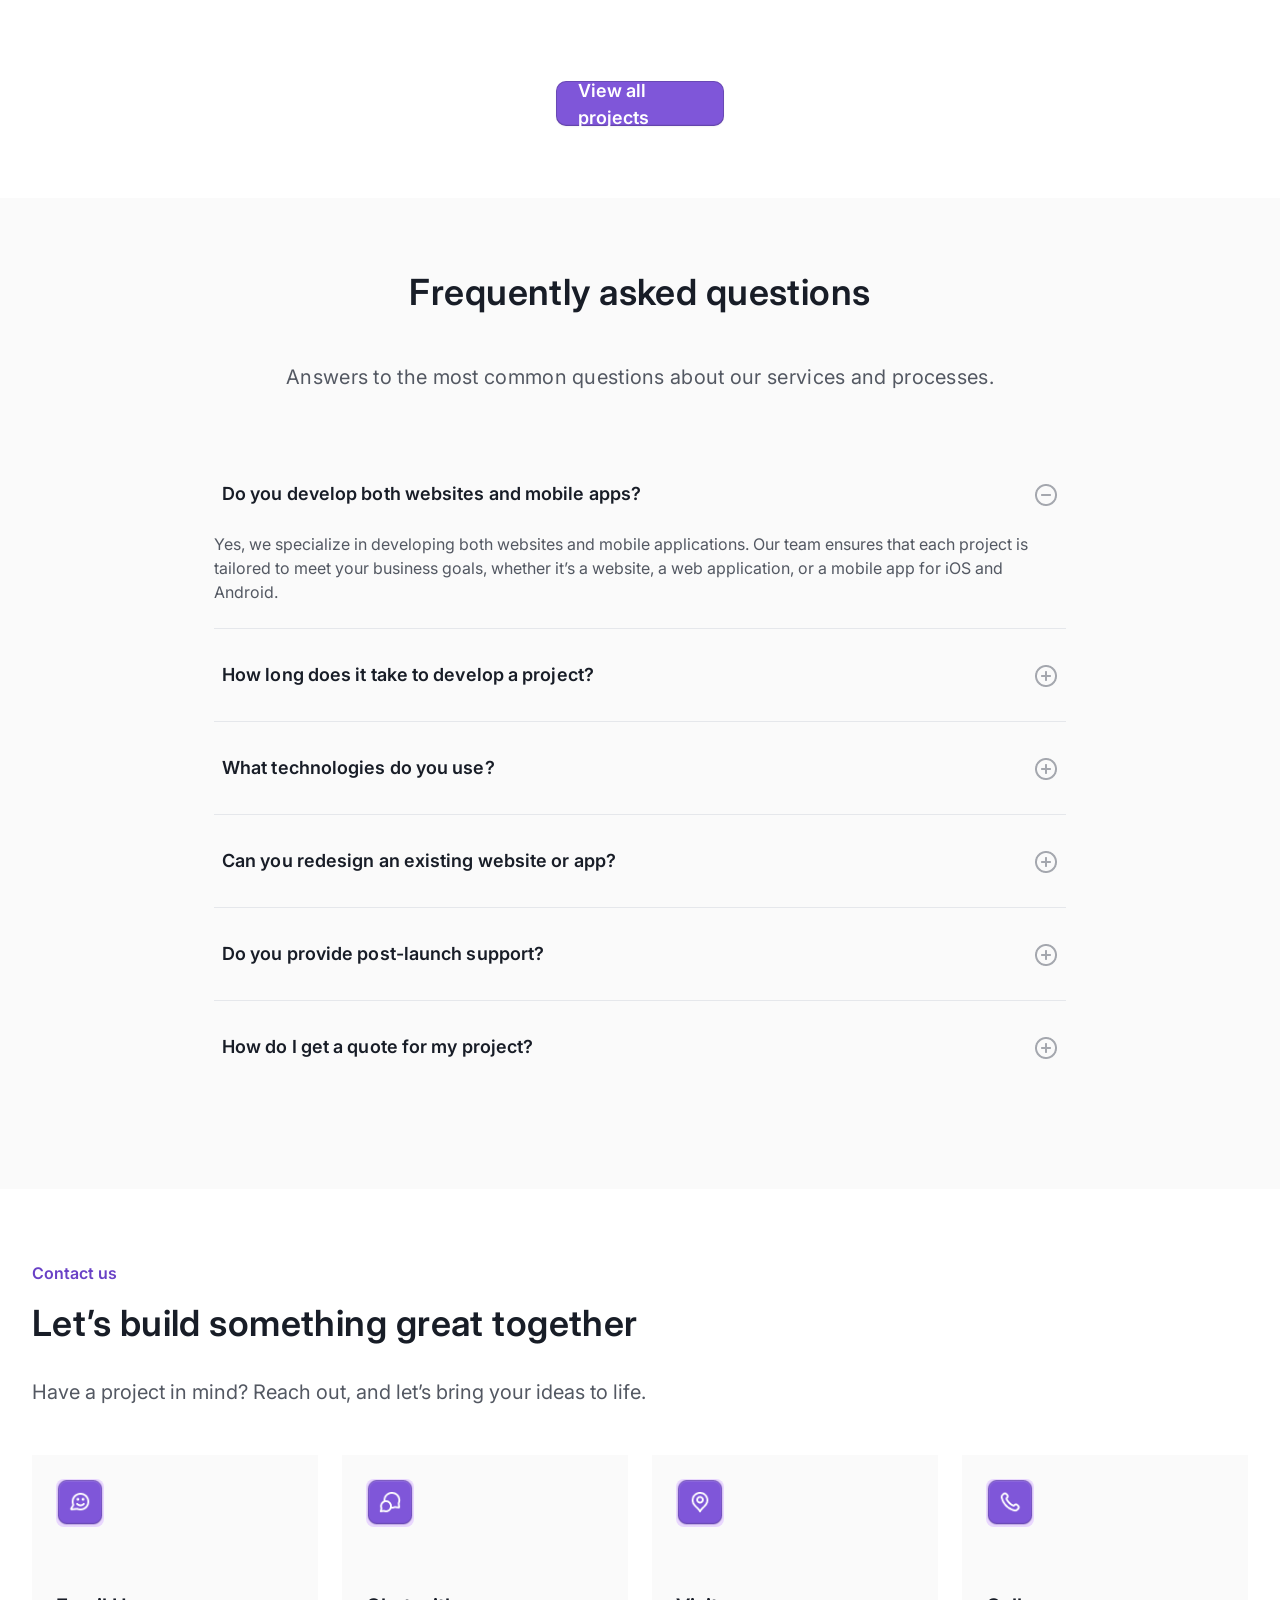
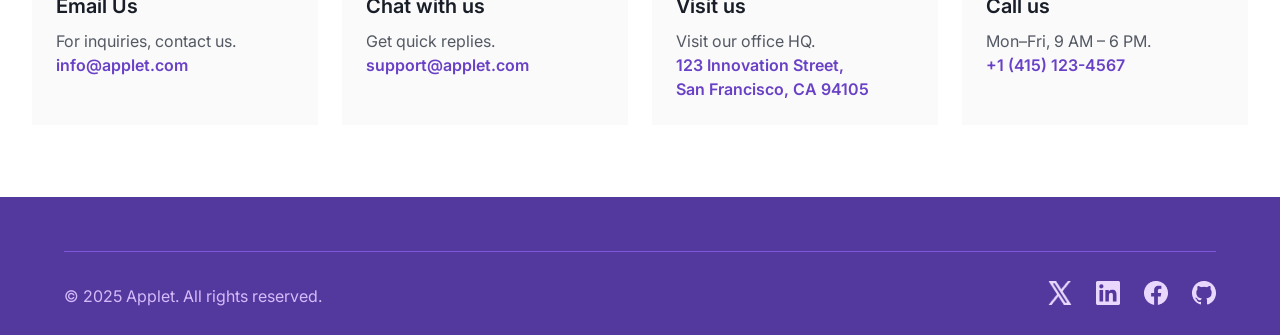
==== commit 5e934f3b: "feat: dark theme saver" ====
--- a/index.html
+++ b/index.html
@@ -18,6 +18,7 @@
   <link rel="stylesheet" href="css/contact.css">
   <link rel="stylesheet" href="css/footer.css">
   <link rel="stylesheet" href="css/responsive.css">
+  <script src="js/tema.js" defer></script>
 </head>
 <body>
   <input type="checkbox" id="theme-toggle">
@@ -269,7 +270,7 @@
 <button id="scrollToTop" class="scroll-to-top">
   <img src="images/m3/up.png" alt="Back to top">
 </button>
-  <script src="baza.js"></script>
+  <script src="js/baza.js"></script>
 
 </body>
 </html>
--- a/css/components.css
+++ b/css/components.css
@@ -90,13 +90,21 @@
   opacity: 0;
 }
 
-/* Когда чекбокс включён — показываем луну */
-#theme-toggle:checked + .theme-btn .icon-light {
-  opacity: 0;
-}
-#theme-toggle:checked + .theme-btn .icon-dark {
-  opacity: 1;
-}
+/* по умолчанию видно солнце */
+.theme-btn .icon-light {
+   opacity: 1; transition: opacity .2s ease;
+   }
+.theme-btn .icon-dark  {
+   opacity: 0; transition: opacity .2s ease;
+   }
+
+/* когда чекбокс чекнут — показываем луну */
+#theme-toggle:checked ~ .header .theme-btn .icon-light {
+   opacity: 0;
+   }
+#theme-toggle:checked ~ .header .theme-btn .icon-dark  {
+   opacity: 1;
+   }
 
 /* Project Card Component */
 .project-card {
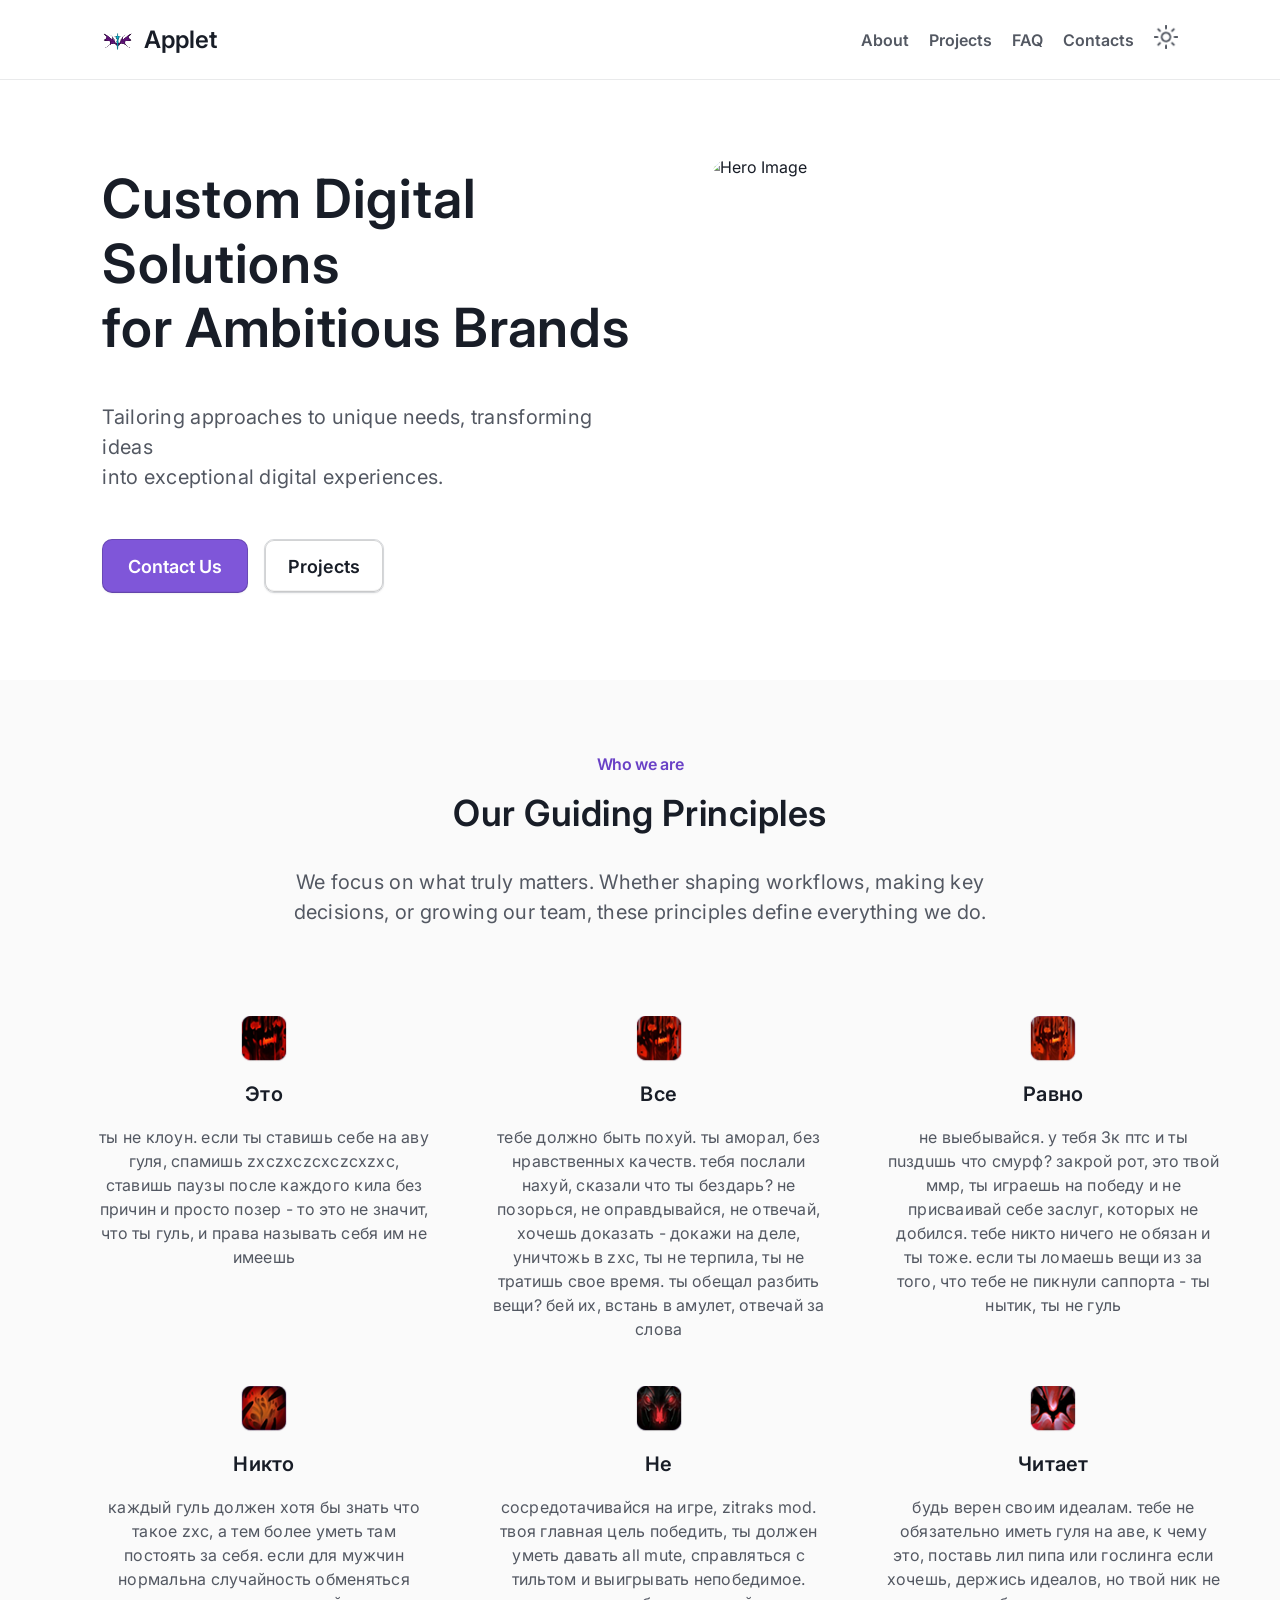
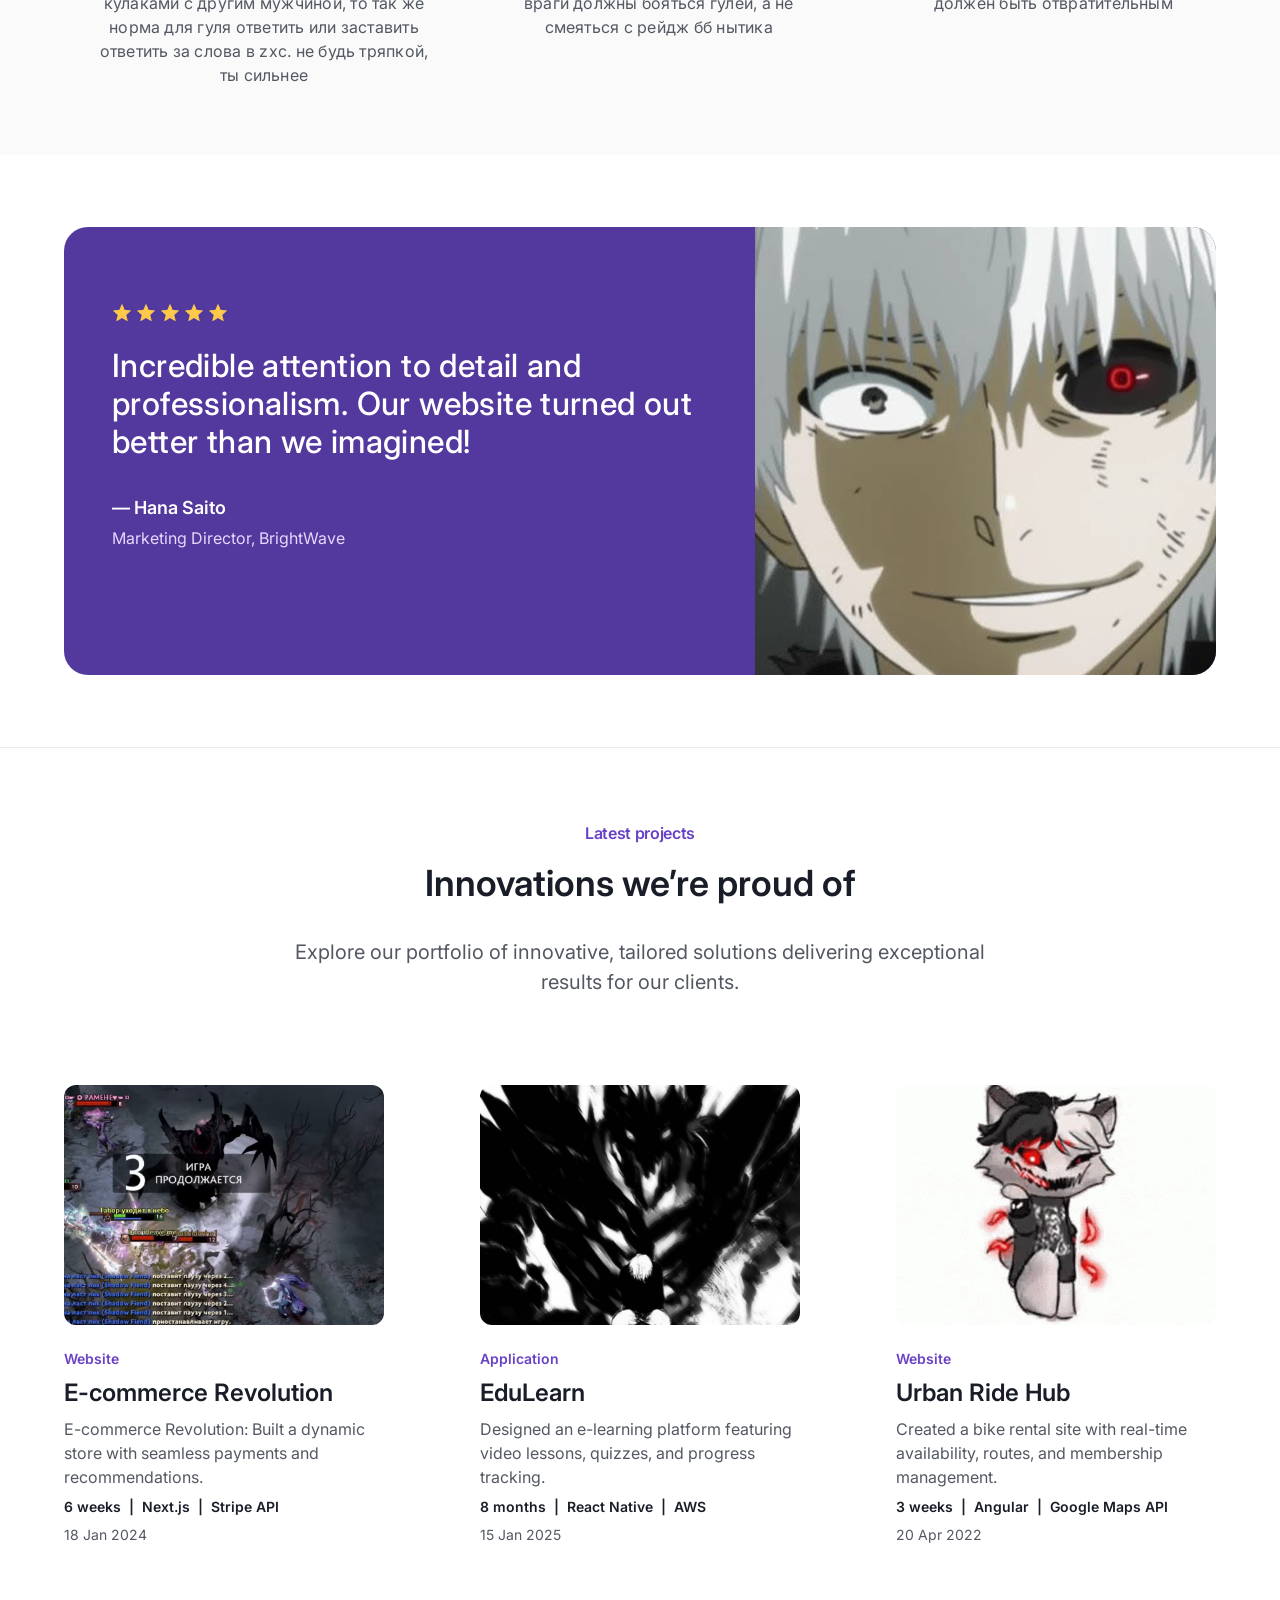
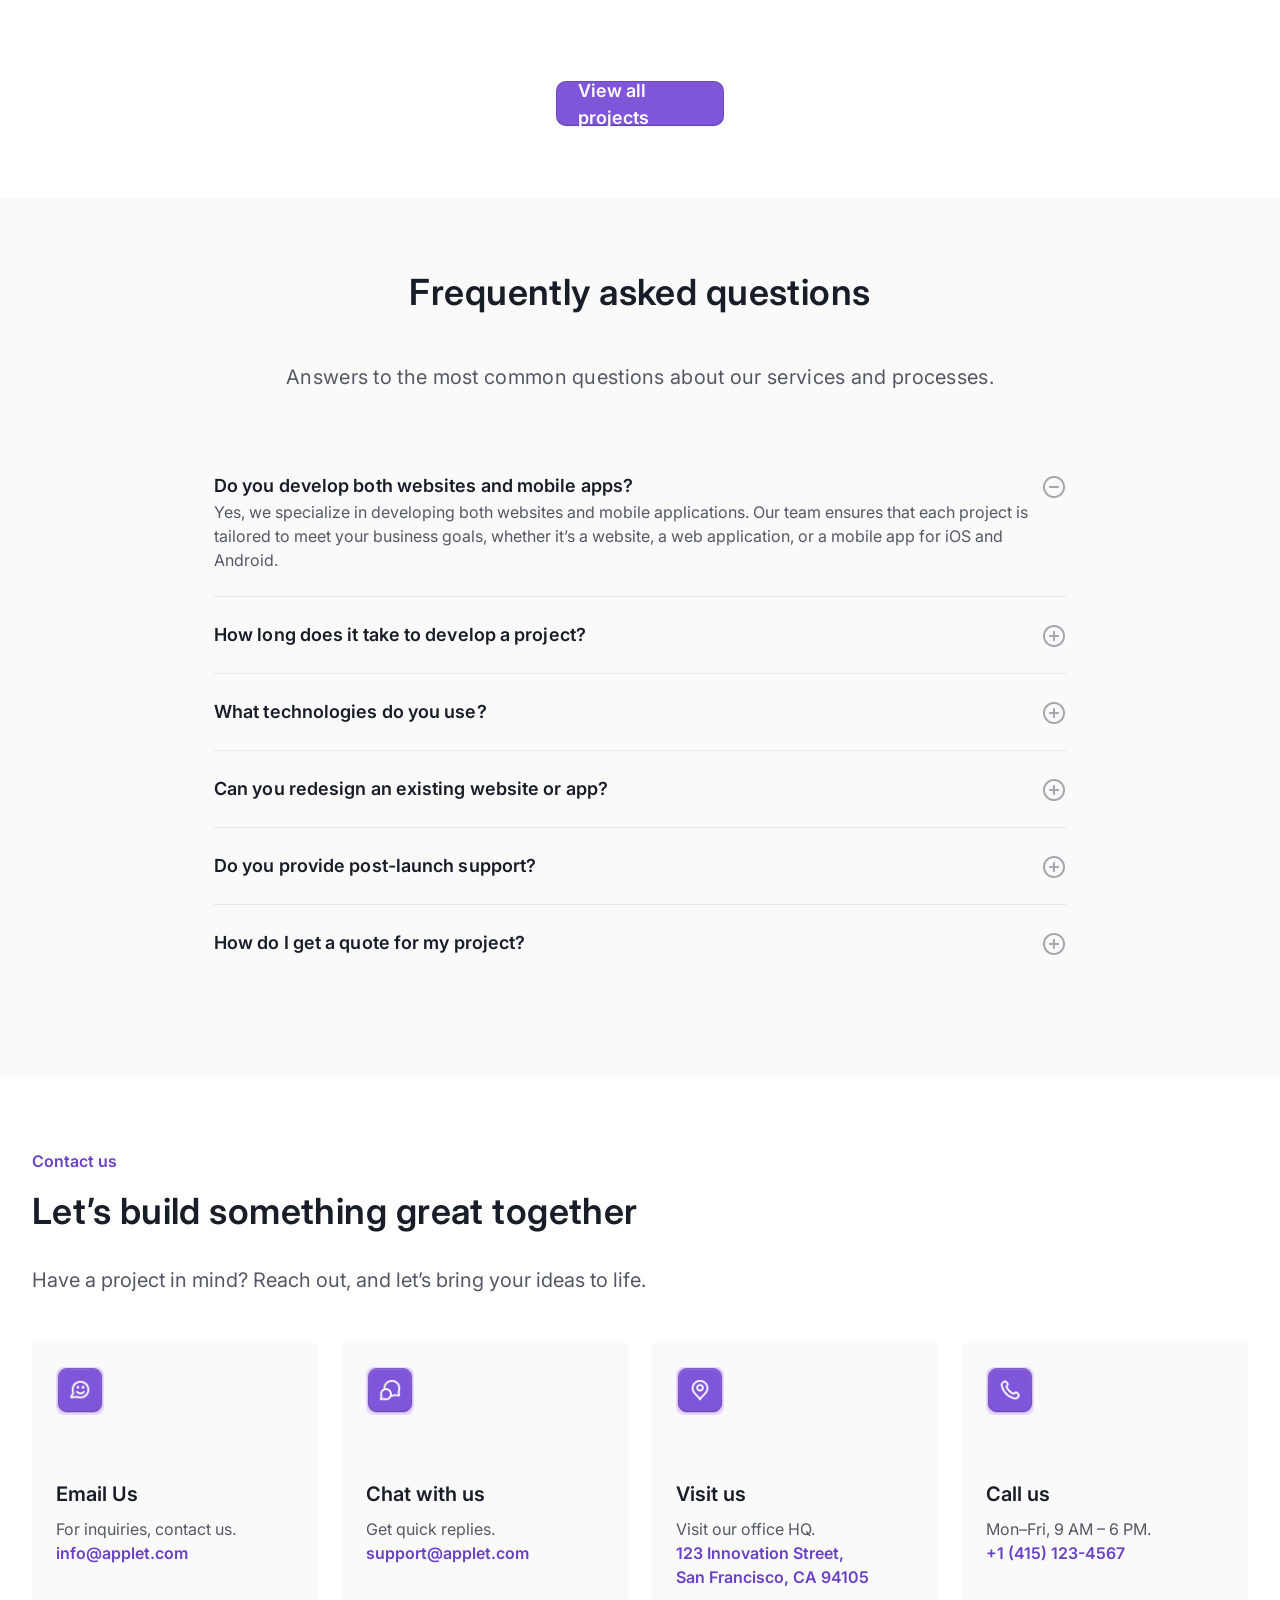
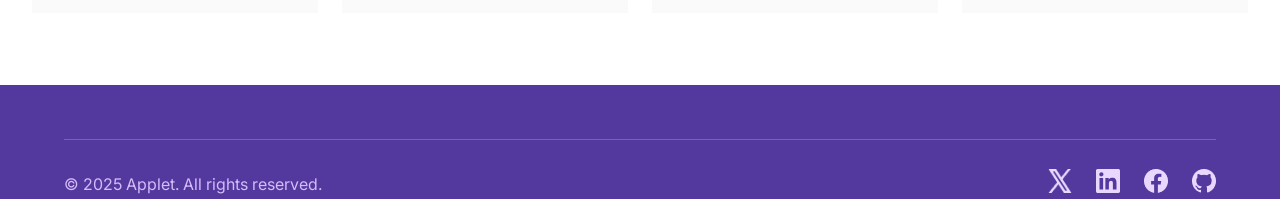
==== commit c5c9f638: "feat: accordion FUCK YOU" ====
--- a/index.html
+++ b/index.html
@@ -194,26 +194,31 @@
             <div class="faq__question-row">
               <h3 class="faq__question">How long does it take to develop a project?</h3><span class="faq__icon"><img src="images/faq/plus.png" alt="Expand"></span>
             </div>
+            <p class="faq__answer">GOVNOGOVNOGOVNO.</p>
           </article>
           <article class="faq__item">
             <div class="faq__question-row">
               <h3 class="faq__question">What technologies do you use?</h3><span class="faq__icon"><img src="images/faq/plus.png" alt="Expand"></span>
             </div>
+            <p class="faq__answer">G<br>O<br>V<br>N<br>O<br>G<br>O<br>V<br>NOGOVNO<br>.</p>
           </article>
           <article class="faq__item">
             <div class="faq__question-row">
               <h3 class="faq__question">Can you redesign an existing website or app?</h3><span class="faq__icon"><img src="images/faq/plus.png" alt="Expand"></span>
             </div>
+            <p class="faq__answer">GOVNO.</p>
           </article>
           <article class="faq__item">
             <div class="faq__question-row">
               <h3 class="faq__question">Do you provide post-launch support?</h3><span class="faq__icon"><img src="images/faq/plus.png" alt="Expand"></span>
             </div>
+            <p class="faq__answer">GOVNOGOVNOGOVNO.</p>
           </article>
           <article class="faq__item">
             <div class="faq__question-row">
               <h3 class="faq__question">How do I get a quote for my project?</h3><span class="faq__icon"><img src="images/faq/plus.png" alt="Expand"></span>
             </div>
+            <p class="faq__answer">GOVNOGOVNOGOVNO.</p>
           </article>
         </div>
       </div>
@@ -271,6 +276,7 @@
   <img src="images/m3/up.png" alt="Back to top">
 </button>
   <script src="js/baza.js"></script>
+  <script src="js/fu.js"></script>
 
 </body>
 </html>
--- a/css/faq.css
+++ b/css/faq.css
@@ -4,7 +4,7 @@
   flex-direction: column;
   align-items: center;
   justify-content: center;
-  height: 878px;
+  height: 100%;
   background: var(--bg-secondary);
   transition: var(--transition);
 }
@@ -69,17 +69,14 @@
 }
 
 .faq__answer {
-  display: none;
-  font-size: 16px;
-  line-height: 24px;
+  max-height: 0;
+  overflow: hidden;
+  transition: max-height 0.32s ease, padding 0.28s ease;
+  padding: 0;
   color: var(--text-secondary);
-  margin-top: var(--space-md);
-  transition: var(--transition);
 }
 
-.faq__item:first-child .faq__answer {
-  display: block;
-}
+
 
 .faq__question-row {
   display: flex;
@@ -87,7 +84,6 @@
   align-items: center;
   cursor: pointer;
   width: 100%;
-  padding: var(--space-sm);
   border-radius: 8px;
   transition: var(--transition);
 }
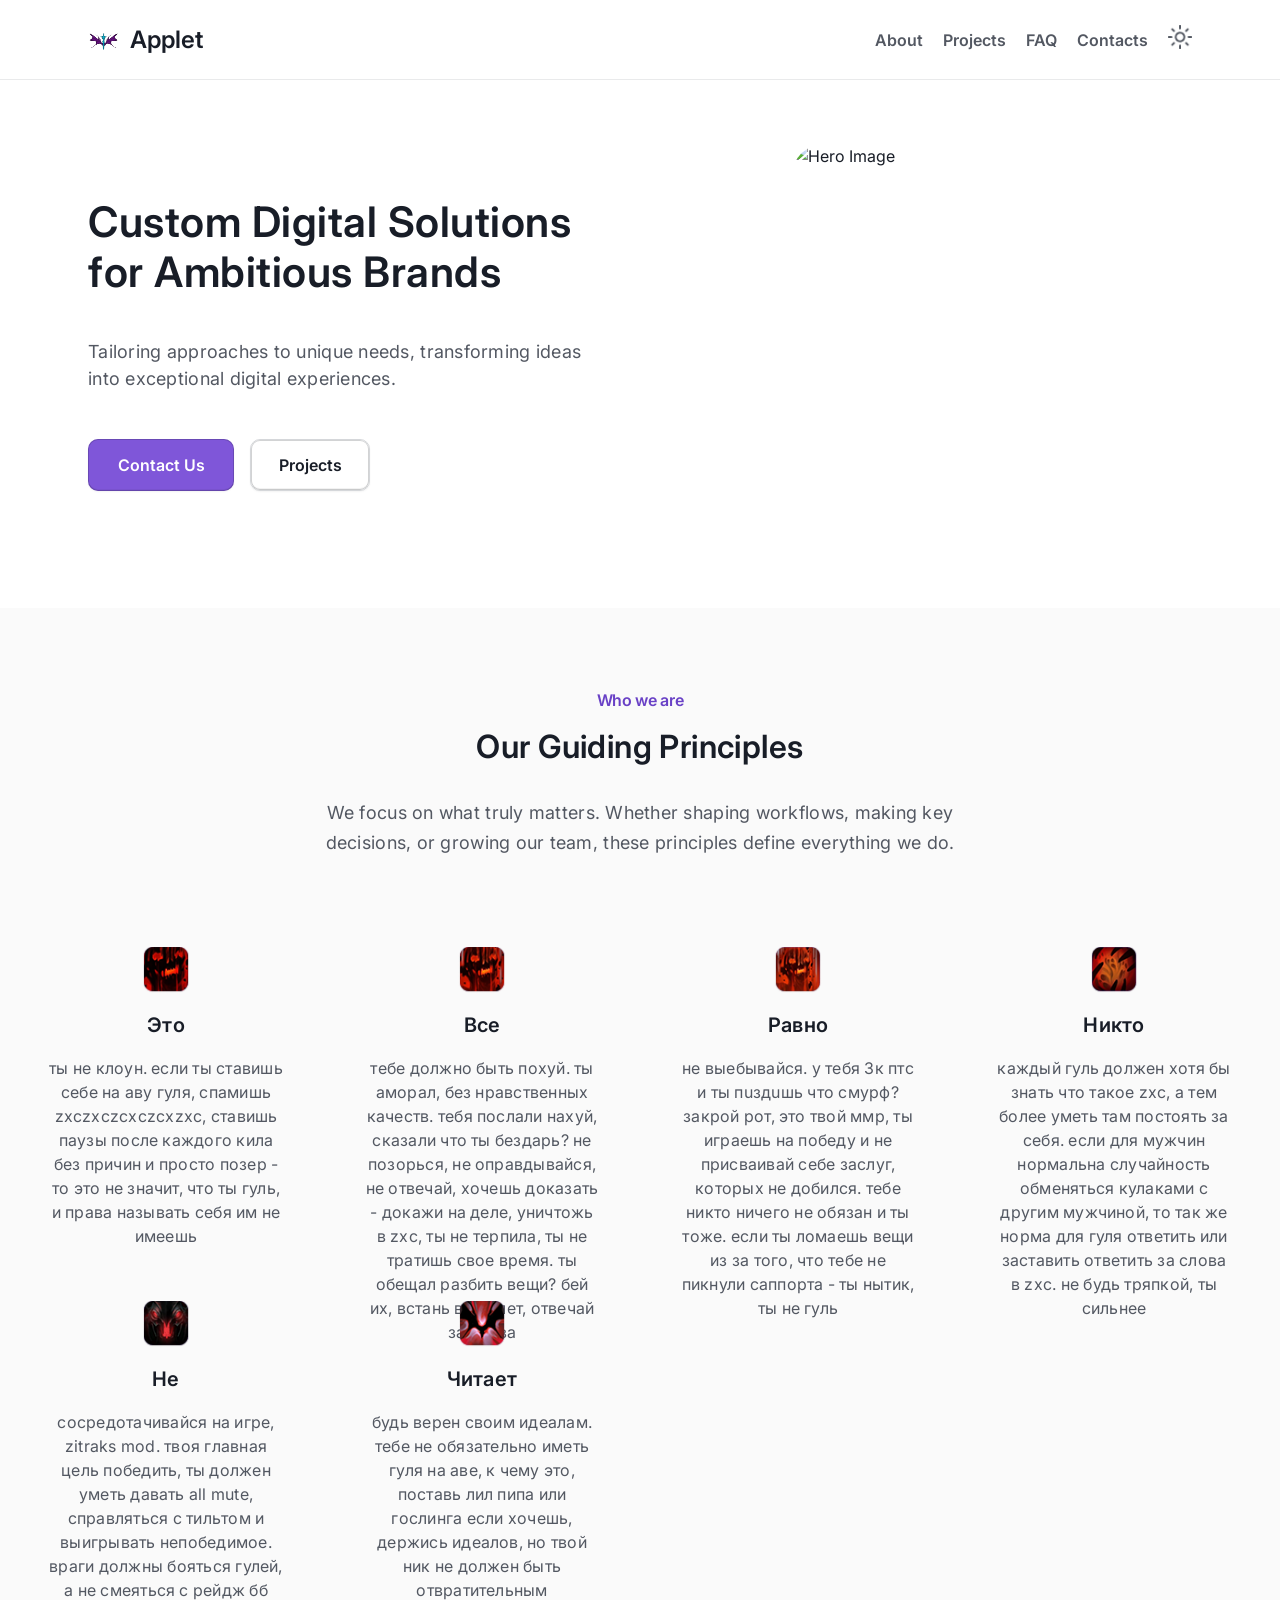
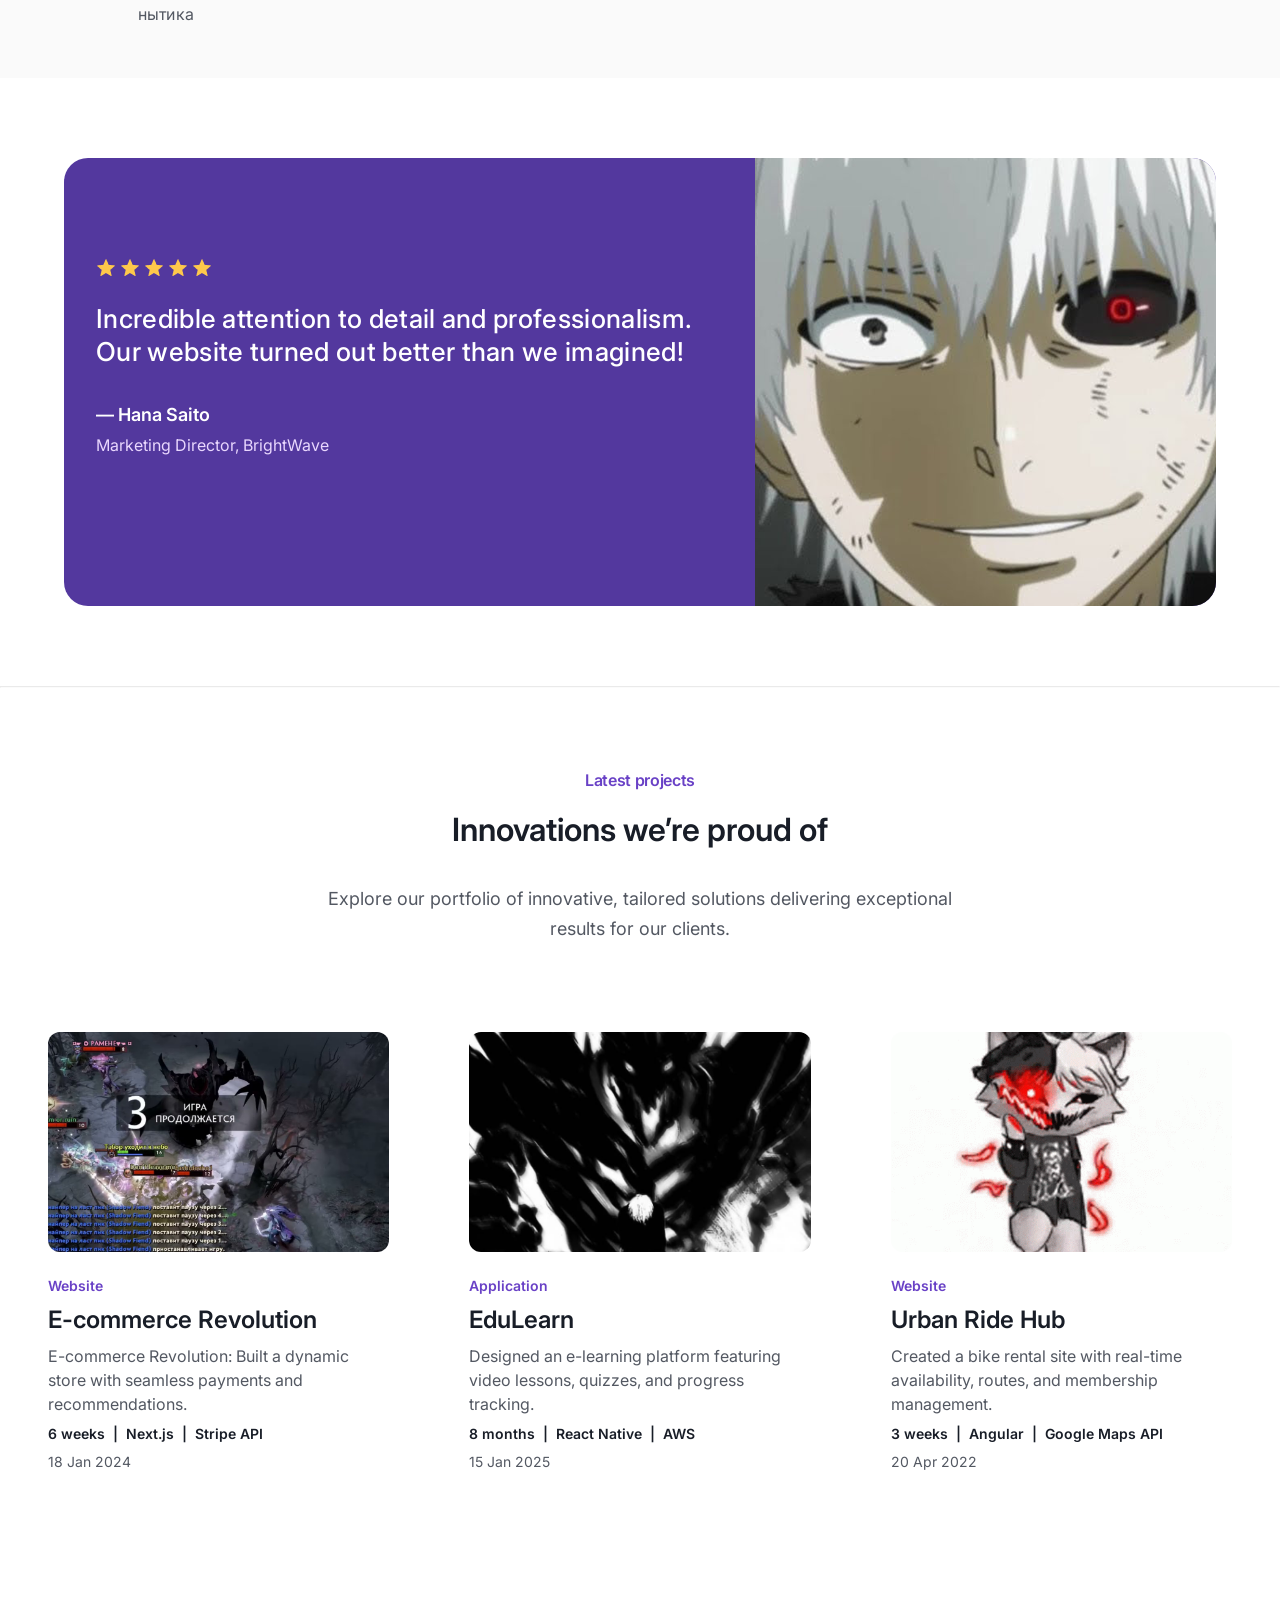
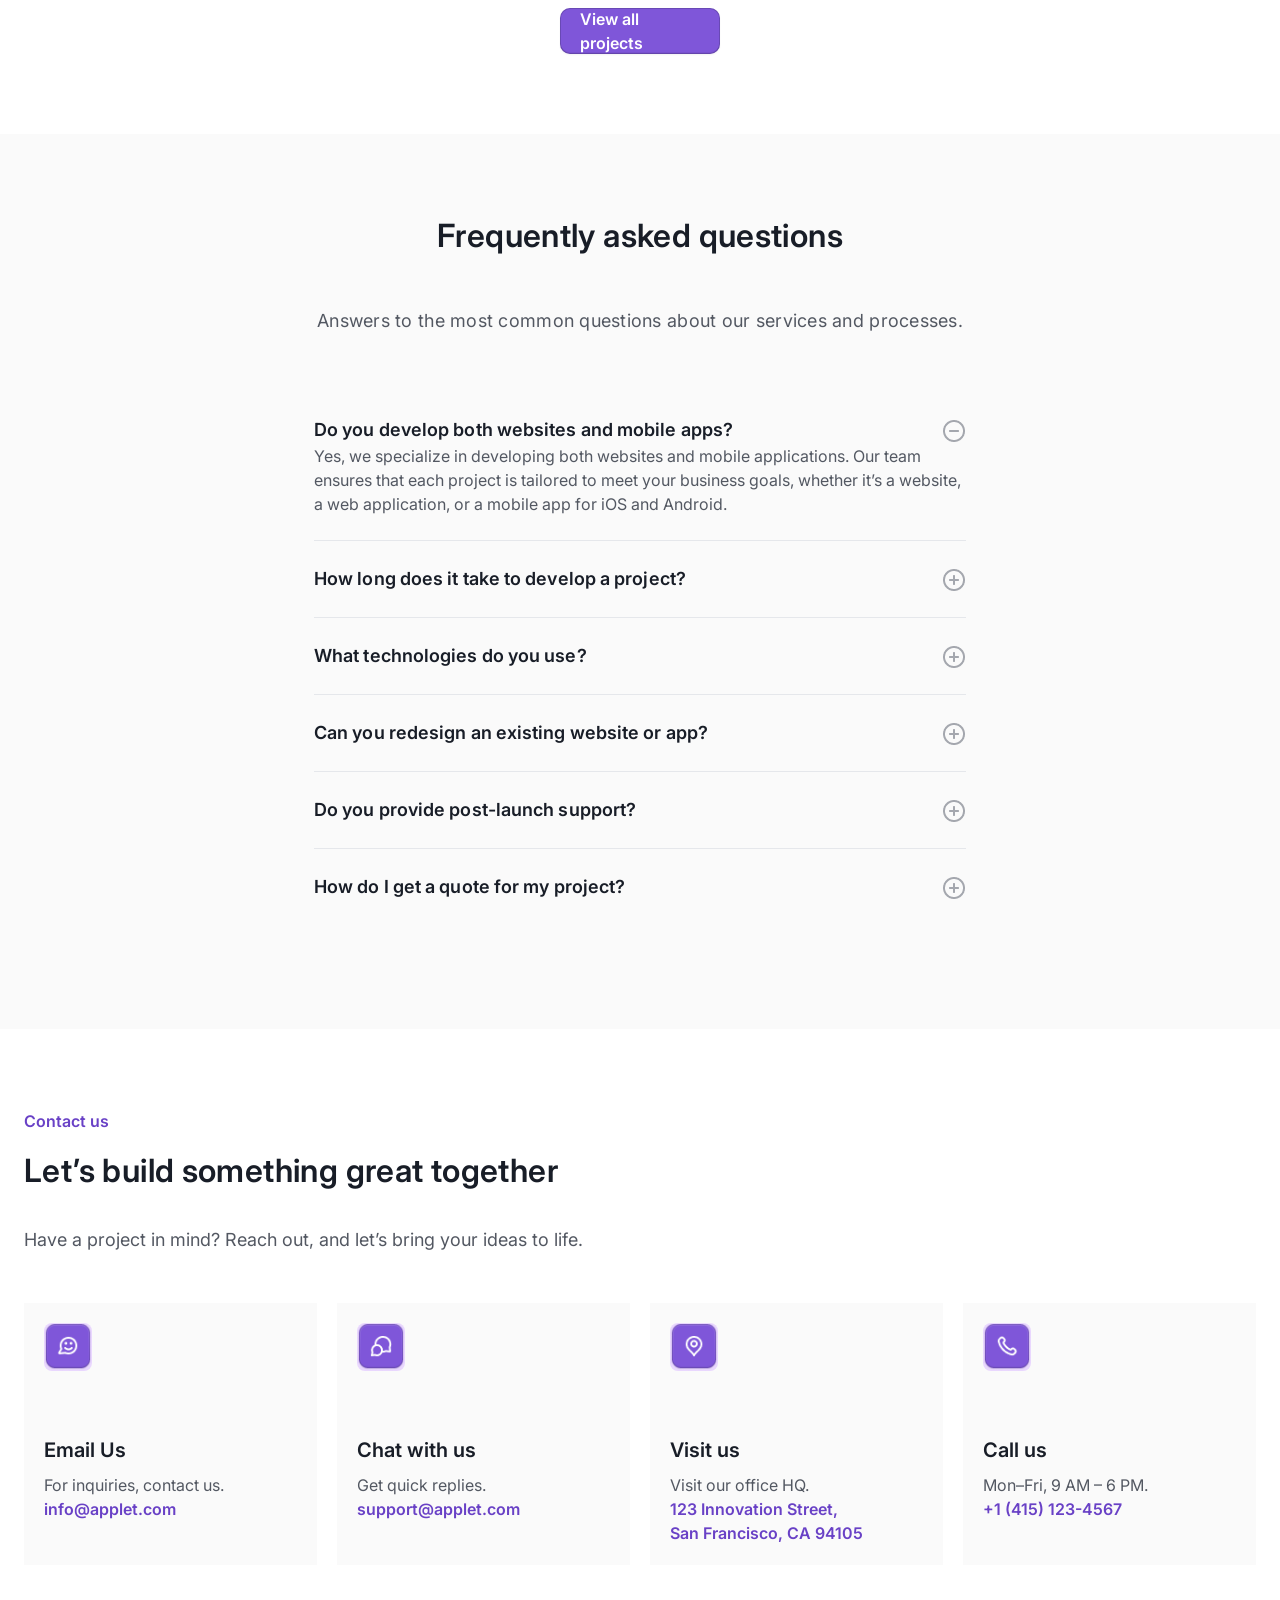
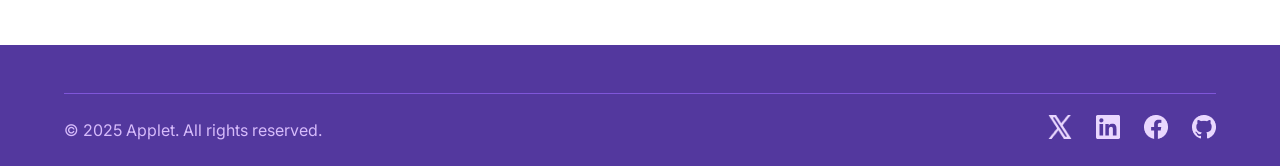
==== commit 27f26975: "feat: burger menu EBAL BLYAD V ROT ETI BURGERI" ====
--- a/index.html
+++ b/index.html
@@ -19,31 +19,81 @@
   <link rel="stylesheet" href="css/footer.css">
   <link rel="stylesheet" href="css/responsive.css">
   <script src="js/tema.js" defer></script>
+  <script src="js/burger.js" defer></script>
 </head>
 <body>
   <input type="checkbox" id="theme-toggle">
   <header class="header">
     <div class="header__container">
-      <a href="index.html" class="logo"><img src="images/header/req.png" alt="Logo"> <span>Applet</span></a>
+      <a href="index.html" class="logo">
+        <img src="images/header/req.png" alt="Logo"> 
+        <span>Applet</span>
+      </a>
+      
+      <!-- Desktop Navigation -->
       <nav class="nav">
         <ul class="nav__list">
+          <li><a href="#about">About</a></li>
+          <li><a href="projects.html">Projects</a></li>
+          <li><a href="#faq">FAQ</a></li>
+          <li><a href="#contact">Contacts</a></li>
           <li>
-            <a href="#about">About</a>
+            <label for="theme-toggle" class="theme-btn">
+              <img src="images/header/sun.png" alt="Light" class="icon-light"> 
+              <img src="images/header/moon.png" alt="Dark" class="icon-dark">
+            </label>
           </li>
-          <li>
-            <a href="projects.html">Projects</a>
-          </li>
-          <li>
-            <a href="#faq">FAQ</a>
-          </li>
-          <li>
-            <a href="#contact">Contacts</a>
-          </li>
-          <li><label for="theme-toggle" class="theme-btn"><img src="images/header/sun.png" alt="Light" class="icon-light"> <img src="images/header/moon.png" alt="Dark" class="icon-dark"></label></li>
         </ul>
       </nav>
+
+      <!-- Burger Button -->
+      <button class="burger-btn" id="burgerBtn" aria-label="Toggle menu">
+        <span class="burger-line"></span>
+        <span class="burger-line"></span>
+        <span class="burger-line"></span>
+      </button>
+
+      <!-- Mobile Navigation -->
+<!-- Mobile Navigation -->
+<nav class="nav-mobile" id="mobileNav">
+  <div class="menu-wrapper">
+    <!-- Левая колонка -->
+    <div class="menu-left">
+      <a href="index.html#about" class="menu-link">About</a>
+      <a href="projects.html" class="menu-link">Projects</a>
+      <a href="index.html#faq" class="menu-link">FAQ</a>
+      <a href="index.html#contact" class="menu-link">Contacts</a>
+      <!-- Пятая пустая строка для выравнивания с иконкой темы -->
+      <span class="menu-link"></span>
+    </div>
+
+    <!-- Правая колонка -->
+    <div class="menu-right">
+      <a href="https://github.com/" target="_blank" class="menu-icon">
+        <img src="images/footer/github.png" alt="GitHub">
+      </a>
+      <a href="https://twitter.com/" target="_blank" class="menu-icon">
+        <img src="images/footer/X.png" alt="Twitter">
+      </a>
+      <a href="https://linkedin.com/in/" target="_blank" class="menu-icon">
+        <img src="images/footer/LinkedIn.png" alt="LinkedIn">
+      </a>
+      <a href="https://facebook.com/" target="_blank" class="menu-icon">
+        <img src="images/footer/facebook.png" alt="Facebook">
+      </a>
+      <label for="theme-toggle" class="theme-btn menu-icon">
+        <img src="images/header/sun.png" alt="Light" class="icon-light">
+        <img src="images/header/moon.png" alt="Dark" class="icon-dark">
+      </label>
+    </div>
+  </div>
+</nav>
     </div>
   </header>
+
+  <!-- Overlay -->
+  <div class="overlay" id="overlay"></div>
+
   <main>
     <section id="hero" class="hero">
       <div class="hero__container">
--- a/css/base.css
+++ b/css/base.css
@@ -75,4 +75,108 @@
 ::-moz-selection {
   background: var(--primary);
   color: white;
+}
+
+/* ================================
+   HOVER ЭФФЕКТЫ ДЛЯ DESKTOP ТОЛЬКО
+   ================================ */
+
+/* Применяем hover эффекты только на устройствах с поддержкой hover */
+@media (hover: hover) and (pointer: fine) {
+  /* Кнопки */
+  .btn:hover {
+    transform: translateY(-2px);
+    box-shadow: 0 8px 25px rgba(0, 0, 0, 0.15);
+  }
+  
+  .btn-secondary:hover {
+    background-color: var(--primary);
+    color: var(--bg-primary);
+  }
+  
+  .btn-proj:hover {
+    background-color: var(--primary);
+    color: var(--bg-primary);
+  }
+  
+  /* Навигация */
+  .nav__list a:hover {
+    color: var(--primary);
+  }
+  
+  /* Карточки */
+  .feature:hover {
+    transform: translateY(-5px);
+    box-shadow: 0 10px 30px rgba(0, 0, 0, 0.1);
+  }
+  
+  .blog__card:hover,
+  .projects__card:hover {
+    transform: translateY(-5px);
+    box-shadow: 0 10px 30px rgba(0, 0, 0, 0.1);
+  }
+  
+  /* FAQ */
+  .faq__item:hover {
+    background-color: var(--bg-secondary);
+  }
+  
+  /* Контакты */
+  .contact__card:hover {
+    transform: translateY(-5px);
+    box-shadow: 0 10px 30px rgba(0, 0, 0, 0.1);
+  }
+  
+  /* Социальные иконки */
+  .footer-icons a:hover {
+    color: var(--primary);
+    transform: translateY(-2px);
+  }
+  
+  /* Табы проектов */
+  .projects__tab:hover:not(.projects__tab--active) {
+    background-color: var(--primary);
+    color: var(--bg-primary);
+  }
+  
+  /* Theme toggle */
+  .theme-toggle:hover {
+    box-shadow: 0 4px 15px rgba(0, 0, 0, 0.2);
+  }
+  
+  /* Scrollbar hover уже есть выше, но для порядка */
+  ::-webkit-scrollbar-thumb:hover {
+    background: var(--primary);
+  }
+}
+
+/* ================================
+   УБИРАЕМ HOVER НА МОБИЛЬНЫХ
+   ================================ */
+
+/* Убираем нежелательные эффекты на touch устройствах */
+@media (hover: none) and (pointer: coarse) {
+  /* Убираем tap highlight */
+  * {
+    -webkit-tap-highlight-color: transparent;
+  }
+  
+  /* Убираем focus outline для touch, но оставляем для keyboard */
+  button:focus:not(:focus-visible),
+  a:focus:not(:focus-visible),
+  input:focus:not(:focus-visible) {
+    outline: none;
+  }
+  
+  /* Убираем sticky hover состояния после tap */
+  .btn:active {
+    transform: none;
+  }
+  
+  .feature:active,
+  .blog__card:active,
+  .projects__card:active,
+  .contact__card:active {
+    transform: none;
+  }
 }
--- a/css/header.css
+++ b/css/header.css
@@ -41,6 +41,7 @@
   font-size: 24px;
   color: var(--text-primary);
   transition: var(--transition);
+  z-index: 1001;
 }
 
 .logo img {
@@ -49,6 +50,11 @@
 }
 
 /* Navigation */
+.nav {
+  display: flex;
+  align-items: center;
+}
+
 .nav__list {
   display: flex;
   align-items: center;
@@ -64,6 +70,202 @@
   transition: var(--transition);
 }
 
-.nav__list a:hover {
-  color: var(--primary);
-}+/* Burger Button - Hidden by default */
+.burger-btn {
+  display: none;
+  flex-direction: column;
+  background: none;
+  border: none;
+  cursor: pointer;
+  padding: 8px;
+  z-index: 1001;
+  position: relative;
+}
+
+.burger-line {
+  width: 24px;
+  height: 3px;
+  background-color: var(--text-secondary);
+  margin: 2px 0;
+  transition: all 0.3s ease;
+  border-radius: 2px;
+}
+
+/* Burger button animation when active */
+.burger-btn.active .burger-line:nth-child(1) {
+  transform: rotate(45deg) translate(5px, 5px);
+  background-color: var(--primary);
+}
+.burger-btn.active .burger-line:nth-child(2) {
+  opacity: 0;
+}
+.burger-btn.active .burger-line:nth-child(3) {
+  transform: rotate(-45deg) translate(7px, -6px);
+  background-color: var(--primary);
+}
+
+/* Mobile Navigation Menu */
+.nav-mobile {
+  position: absolute;
+  width: 375px; /* 279px + 96px */
+  height: 408px;
+  left: 0;
+  top: var(--header-height);
+  display: flex;
+  transform: translateX(-100%);
+  opacity: 0;
+  visibility: hidden;
+  transition: all 0.3s ease;
+  z-index: 999;
+  box-shadow: 2px 2px 8px rgba(0,0,0,0.15);
+}
+.nav-mobile.open {
+  transform: translateX(0);
+  opacity: 1;
+  visibility: visible;
+}
+
+/* Общая обёртка: две колонки */
+.nav-mobile .menu-wrapper {
+  display: flex;
+  flex-direction: row;
+  width: 100%;
+  height: 100%;
+}
+
+/* Левая колонка (тексты) */
+.nav-mobile .menu-left {
+  width: 279px;
+  background: var(--bg-primary);
+  display: flex;
+  flex-direction: column;
+}
+.nav-mobile .menu-link {
+  display: flex;
+  align-items: center;
+  height: 56px;
+  padding-left: 16px;
+  font-family: var(--font);
+  font-weight: var(--fw-semibold);
+  font-size: 16px;
+  line-height: 24px;
+  color: var(--text-secondary);
+  text-decoration: none;
+  outline: none;
+  border: none;
+  box-shadow: none;
+  transition: color 0.2s ease, background 0.2s ease;
+}
+.nav-mobile .menu-link.active {
+  background: var(--primary);
+  color: #fff;
+  
+}
+
+/* Правая колонка (иконки соцсетей + тема) */
+.nav-mobile .menu-right {
+  width: 96px;
+  background: var(--secondary);
+  display: flex;
+  flex-direction: column;
+  align-items: center;
+}
+
+.nav-mobile .menu-icon,
+.nav-mobile .theme-btn {
+  display: flex;
+  justify-content: center;
+  align-items: center;
+  height: 56px;
+  width: 100%;
+  cursor: pointer;
+  position: relative;
+  padding: 0;
+}
+
+.nav-mobile .menu-icon img,
+.nav-mobile .theme-btn img {
+  width: 24px;
+  height: 24px;
+  object-fit: contain;
+  display: block;
+}
+
+/* обе иконки темы располагаем точно по центру */
+.nav-mobile .theme-btn .icon-light,
+.nav-mobile .theme-btn .icon-dark {
+  position: absolute;
+  left: 50%;
+  top: 50%;
+  transform: translate(-50%, -50%);
+  pointer-events: none;
+  transition: opacity 0.2s ease;
+}
+
+/* переключение через класс body.dark */
+body.dark .theme-btn .icon-light { opacity: 0; }
+body.dark .theme-btn .icon-dark  { opacity: 1; }
+
+/* Overlay */
+.overlay {
+  position: fixed;
+  top: 0;
+  left: 0;
+  width: 100%;
+  height: 100%;
+  background-color: rgba(0, 0, 0, 0.3);
+  opacity: 0;
+  visibility: hidden;
+  transition: all 0.3s ease;
+  z-index: 998;
+}
+.overlay.show {
+  opacity: 1;
+  visibility: visible;
+}
+
+/* ================================
+   HOVER ЭФФЕКТЫ ТОЛЬКО ДЛЯ DESKTOP
+   ================================ */
+@media (hover: hover) and (pointer: fine) {
+  .nav__list a:hover {
+    color: var(--primary);
+  }
+  .nav-mobile .menu-link:hover:not(.active) {
+    background-color: var(--bg-secondary);
+    color: var(--primary);
+  }
+  .nav-mobile .menu-link.active:hover {
+    background: var(--primary-hover);
+  }
+  .nav-mobile .theme-btn:hover {
+    background-color: var(--bg-secondary);
+  }
+}
+
+/* ================================
+   УБИРАЕМ HOVER НА МОБИЛЬНЫХ
+   ================================ */
+@media (hover: none) and (pointer: coarse) {
+  .nav-mobile .menu-link,
+  .nav-mobile .theme-btn,
+  .burger-btn {
+    -webkit-tap-highlight-color: transparent;
+  }
+  .nav-mobile .menu-link:focus:not(:focus-visible),
+  .nav-mobile .theme-btn:focus:not(:focus-visible),
+  .burger-btn:focus:not(:focus-visible) {
+    outline: none;
+  }
+  .nav-mobile .menu-link:active:not(.active) {
+    background-color: transparent;
+    color: var(--text-secondary);
+  }
+  .nav-mobile .theme-btn:active {
+    background-color: transparent;
+  }
+}
+
+
+
+
--- a/css/responsive.css
+++ b/css/responsive.css
@@ -1,23 +1,51 @@
 /* ================================
    RESPONSIVE DESIGN
    ================================ */
+
+/* Prevent horizontal overflow globally */
+html, body {
+  overflow-x: hidden;
+  max-width: 100vw;
+}
 
 /* Mobile: 320px - 599px */
 @media (max-width: 599px) {
   /* Layout adjustments */
   .container {
     width: 95%;
-    padding: 0 var(--space-md);
-  }
-  
-  /* Header with theme toggle */
+    padding: 0 16px;
+    max-width: 100%;
+  }
+  
+  /* Header with burger menu */
   .header__container {
-    padding: 0 var(--space-md);
-    flex-wrap: wrap;
+    padding: 0 16px;
+    flex-wrap: nowrap;
+    width: 100%;
+    max-width: 100%;
   }
   
   .header__nav {
-    gap: var(--space-md);
+    gap: 16px;
+  }
+  
+  /* Hide desktop navigation on mobile */
+  .nav {
+    display: none;
+  }
+
+  /* Show burger button on mobile */
+  .burger-btn {
+    display: flex !important;
+  }
+  
+  /* Mobile navigation styles */
+  .nav-mobile {
+    display: flex;
+  }
+  
+  .overlay {
+    display: block;
   }
   
   .theme-toggle {
@@ -51,44 +79,41 @@
     font-size: 20px;
   }
   
-  .nav__list {
-    gap: var(--space-md);
-    flex-wrap: wrap;
-  }
-  
-  .nav__list a {
-    font-size: 14px;
-  }
-  
   /* Hero Section */
   .hero {
     height: auto;
-    padding: var(--space-xl) 0;
+    padding: 48px 0;
+    overflow-x: hidden;
   }
   
   .hero__container {
     flex-direction: column;
-    gap: var(--space-xl);
+    gap: 32px;
     text-align: center;
+    width: 100%;
+    padding: 0 16px;
   }
   
   .hero__content {
     width: 100%;
     left: 0;
     align-items: center;
+    position: static;
   }
   
   .hero__content h1 {
     width: 100%;
     min-width: auto;
-    font-size: 36px;
-    line-height: 44px;
-    height: auto;
+    font-size: 32px;
+    line-height: 1.2;
+    height: auto;
+    word-break: break-word;
   }
   
   .hero__content p {
     font-size: 16px;
     text-align: center;
+    word-break: break-word;
   }
   
   /* HIDE HERO IMAGE ON MOBILE */
@@ -99,98 +124,112 @@
   .actions {
     flex-direction: column;
     align-items: center;
-    gap: var(--space-md);
+    gap: 16px;
     width: 100%;
   }
   
   .btn {
     width: 100%;
-    max-width: 300px;
+    max-width: 280px;
     height: 48px;
+    font-size: 16px;
   }
   
   /* Features */
   .features-section {
     height: auto;
-    padding: var(--space-2xl) 0;
+    padding: 64px 0;
+    overflow-x: hidden;
   }
   
   .features-header {
     width: 100%;
-    padding: 0 var(--space-md);
+    padding: 0 16px;
   }
   
   .features-header h2 {
     font-size: 28px;
-    line-height: 36px;
+    line-height: 1.2;
+    word-break: break-word;
   }
   
   .features-header p {
     width: 100%;
     height: auto;
     font-size: 16px;
-    line-height: 24px;
+    line-height: 1.5;
     margin-top: 0;
+    word-break: break-word;
   }
   
   .features-grid {
     grid-template-columns: 1fr;
-    gap: var(--space-xl);
-    padding: 0 var(--space-md);
+    gap: 32px;
+    padding: 0 16px;
+    width: 100%;
   }
   
   .feature {
-    padding: var(--space-md);
+    padding: 20px;
+    width: 100%;
+    box-sizing: border-box;
   }
   
   .feature h3 {
     font-size: 18px;
-    line-height: 26px;
+    line-height: 1.4;
+    word-break: break-word;
   }
   
   .feature p {
     font-size: 14px;
-    line-height: 20px;
+    line-height: 1.5;
+    word-break: break-word;
   }
   
   /* Testimonial - MOVE IMAGE TO BOTTOM */
   .testimonial {
     height: auto;
-    padding: var(--space-2xl) 0;
+    padding: 64px 0;
+    overflow-x: hidden;
   }
   
   .testimonial-container {
     flex-direction: column;
     width: 95%;
-    height: auto;
-    border-radius: var(--space-md);
+    max-width: 100%;
+    height: auto;
+    border-radius: 16px;
   }
   
   .testimonial-content {
     width: 100%;
-    padding: var(--space-xl);
-    gap: var(--space-xl);
+    padding: 32px 16px;
+    gap: 24px;
     order: 1;
   }
   
   .quote {
-    font-size: 24px;
-    line-height: 32px;
+    font-size: 20px;
+    line-height: 1.4;
+    word-break: break-word;
   }
   
   .author {
     font-size: 16px;
-    line-height: 24px;
+    line-height: 1.5;
+    word-break: break-word;
   }
   
   .role {
     font-size: 14px;
-    line-height: 20px;
+    line-height: 1.5;
+    word-break: break-word;
   }
   
   .testimonial-image {
     width: 100%;
-    height: 250px;
+    height: 200px;
     order: 2;
   }
   
@@ -198,36 +237,44 @@
   .blog,
   .projects {
     height: auto;
-    padding: var(--space-2xl) 0;
+    padding: 64px 0;
+    overflow-x: hidden;
   }
   
   .blog__container,
   .projects__container {
-    padding: 0 var(--space-md);
+    padding: 0 16px;
+    width: 100%;
   }
   
   .blog__title,
   .projects__title {
     font-size: 28px;
-    line-height: 36px;
+    line-height: 1.2;
+    word-break: break-word;
   }
   
   .blog__description,
   .projects__description {
     font-size: 16px;
-    line-height: 24px;
+    line-height: 1.5;
+    word-break: break-word;
   }
   
   .blog__content,
   .projects__content {
-    gap: var(--space-xl);
+    gap: 32px;
+    display: flex;
+    flex-direction: column;
+    width: 100%;
   }
   
   .blog__card,
   .projects__card {
     width: 100%;
     min-width: auto;
-    padding: var(--space-md);
+    padding: 16px;
+    box-sizing: border-box;
   }
   
   .blog__image,
@@ -239,8 +286,9 @@
   .blog__card-title,
   .projects__card-title,
   .projects__card-subtitle {
-    font-size: 20px;
-    line-height: 28px;
+    font-size: 18px;
+    line-height: 1.4;
+    word-break: break-word;
   }
   
   /* Projects Tabs */
@@ -248,6 +296,9 @@
     overflow-x: auto;
     scrollbar-width: none;
     -ms-overflow-style: none;
+    display: flex;
+    gap: 8px;
+    padding: 0 16px;
   }
   
   .projects__tabs::-webkit-scrollbar {
@@ -255,51 +306,61 @@
   }
   
   .projects__tab {
-    padding: var(--space-md) var(--space-md);
+    padding: 12px 16px;
     white-space: nowrap;
     font-size: 14px;
     min-height: 44px;
     display: flex;
     align-items: center;
+    flex-shrink: 0;
   }
   
   /* FAQ */
   .faq {
     height: auto;
-    padding: var(--space-2xl) 0;
+    padding: 64px 0;
+    overflow-x: hidden;
   }
   
   .faq__container {
-    padding: 0 var(--space-md);
+    padding: 0 16px;
+    width: 100%;
   }
   
   .faq__content {
-    padding: var(--space-md);
+    padding: 16px;
+    width: 100%;
+    box-sizing: border-box;
   }
   
   .faq__title {
     font-size: 28px;
-    line-height: 36px;
+    line-height: 1.2;
+    word-break: break-word;
   }
   
   .faq__subtitle {
     font-size: 16px;
-    line-height: 24px;
+    line-height: 1.5;
+    word-break: break-word;
   }
   
   .faq__question {
     font-size: 16px;
-    line-height: 24px;
+    line-height: 1.5;
+    word-break: break-word;
   }
   
   .faq__answer {
     font-size: 14px;
-    line-height: 20px;
-    margin-top: var(--space-md);
+    line-height: 1.5;
+    margin-top: 12px;
+    word-break: break-word;
   }
   
   .faq__item {
-    padding: var(--space-lg) 0;
+    padding: 24px 0;
+    width: 100%;
   }
   
   .faq__question-row {
@@ -311,54 +372,65 @@
   /* Contact */
   .contact {
     height: auto;
-    padding: var(--space-2xl) 0;
+    padding: 64px 0;
+    overflow-x: hidden;
   }
   
   .contact__container {
-    padding: 0 var(--space-md);
+    padding: 0 16px;
+    width: 100%;
   }
   
   .contact__title {
     font-size: 28px;
-    line-height: 36px;
+    line-height: 1.2;
+    word-break: break-word;
   }
   
   .contact__description {
     font-size: 16px;
-    line-height: 24px;
+    line-height: 1.5;
+    word-break: break-word;
   }
   
   .contact__content {
-    gap: var(--space-md);
-    margin-top: var(--space-xl);
+    gap: 16px;
+    margin-top: 32px;
+    display: flex;
+    flex-direction: column;
+    width: 100%;
   }
   
   .contact__card {
     width: 100%;
     height: auto;
-    padding: var(--space-md);
-    gap: var(--space-md);
+    padding: 16px;
+    gap: 12px;
+    box-sizing: border-box;
   }
   
   .contact__text a {
     min-height: 44px;
     display: flex;
     align-items: center;
+    word-break: break-word;
   }
   
   /* Footer */
   .footer {
     height: auto;
-    padding: var(--space-xl) 0 var(--space-md);
+    padding: 32px 0 16px;
+    overflow-x: hidden;
   }
   
   .footer .container {
     flex-direction: column;
-    gap: var(--space-md);
+    gap: 16px;
     width: 95%;
+    max-width: 100%;
     height: auto;
     text-align: center;
-    padding: var(--space-md) 0 0;
+    padding: 16px 0 0;
   }
   
   .footer-icons {
@@ -378,21 +450,74 @@
     -webkit-text-size-adjust: 100%;
     text-size-adjust: 100%;
   }
+  
+  /* Prevent menu from being scrollable when open */
+  body.menu-open {
+    overflow: hidden;
+    position: fixed;
+    width: 100%;
+  }
 }
 
+/* Media Queries */
+@media (max-width: 599px) {
+  .nav {
+    display: none;
+  }
+
+  .burger-btn {
+    display: flex;
+  }
+  
+  .header__container {
+    padding: 0 16px;
+  }
+  
+  .logo {
+    font-size: 20px;
+  }
+}
+
+/* Hide mobile menu on desktop */
+@media (min-width: 600px) {
+  .nav-mobile {
+    display: none !important;
+  }
+  
+  .overlay {
+    display: none !important;
+  }
+  
+  .burger-btn {
+    display: none !important;
+  }
+}
 /* Intermediate Screens: 600px - 1439px */
 @media (min-width: 600px) and (max-width: 1439px) {
+  /* Hide mobile menu elements on desktop */
+  .burger-btn {
+    display: none !important;
+  }
+  
+  .nav-mobile {
+    display: none !important;
+  }
+  
+  .overlay {
+    display: none !important;
+  }
+  
   /* Container adjustments for fluid scaling */
   .container {
     width: 90%;
-    max-width: none;
-    padding: 0 clamp(16px, 3vw, 48px);
+    max-width: 100%;
+    padding: 0 24px;
   }
   
   /* Header */
   .header__container {
-    padding: 0 clamp(16px, 3vw, 48px);
-    max-width: none;
+    padding: 0 24px;
+    max-width: 100%;
     width: 90%;
     margin: 0 auto;
   }
@@ -402,243 +527,300 @@
     height: 28px;
   }
   
-  /* Hero Section - Fluid scaling */
+  /* Hero Section - Fixed scaling */
   .hero {
     height: auto;
-    min-height: 600px;
-    padding: clamp(32px, 8vh, 96px) 0;
+    min-height: 500px;
+    padding: 64px 0;
+    overflow-x: hidden;
   }
   
   .hero__container {
     width: 90%;
-    max-width: none;
-    gap: clamp(24px, 5vw, 64px);
-    padding: 0 clamp(16px, 3vw, 48px);
+    max-width: 100%;
+    gap: 40px;
+    padding: 0 24px;
   }
   
   .hero__content {
-    width: clamp(400px, 50%, 600px);
+    width: 50%;
+    min-width: 300px;
+    max-width: 500px;
     left: 0;
+    position: static;
   }
   
   .hero__content h1 {
     width: 100%;
     min-width: auto;
-    font-size: clamp(36px, 6vw, 54px);
+    font-size: 42px;
     line-height: 1.2;
+    word-break: break-word;
   }
   
   .hero__content p {
-    font-size: clamp(16px, 2vw, 20px);
+    font-size: 18px;
+    word-break: break-word;
   }
   
   .hero__image {
-    width: clamp(300px, 40%, 500px);
-    height: clamp(400px, 50vh, 580px);
+    width: 40%;
+    min-width: 280px;
+    max-width: 400px;
+    height: 400px;
     right: 0;
-    border-radius: clamp(16px, 3vw, 64px);
+    border-radius: 32px;
+    position: static;
   }
   
   .hero__image img {
     width: 100%;
     height: 100%;
+    object-fit: cover;
   }
   
   .actions {
-    gap: clamp(8px, 2vw, 16px);
+    gap: 16px;
     flex-wrap: wrap;
   }
   
   /* Features Section - Responsive grid */
   .features-section {
     height: auto;
-    padding: clamp(48px, 8vh, 96px) 0;
+    padding: 80px 0;
+    overflow-x: hidden;
   }
   
   .features-header {
     width: 100%;
-    max-width: 1000px;
-    padding: 0 clamp(16px, 3vw, 32px);
+    max-width: 800px;
+    padding: 0 24px;
   }
   
   .features-header h2 {
-    font-size: clamp(28px, 4vw, 36px);
+    font-size: 32px;
     line-height: 1.2;
+    word-break: break-word;
   }
   
   .features-header p {
-    font-size: clamp(16px, 2vw, 20px);
+    font-size: 18px;
+    word-break: break-word;
   }
   
   .features-grid {
     grid-template-columns: repeat(auto-fit, minmax(280px, 1fr));
-    gap: clamp(24px, 4vw, 48px);
-    max-width: 1200px;
-    padding: 0 clamp(16px, 3vw, 32px);
+    gap: 32px;
+    max-width: 100%;
+    padding: 0 24px;
+  }
+  
+  .feature {
+    width: 100%;
+    box-sizing: border-box;
   }
   
   /* Testimonial - Responsive layout */
   .testimonial {
     height: auto;
-    padding: clamp(48px, 8vh, 96px) 0;
+    padding: 80px 0;
+    overflow-x: hidden;
   }
   
   .testimonial-container {
     width: 90%;
-    max-width: 1200px;
-    height: auto;
-    min-height: 400px;
+    max-width: 100%;
+    height: auto;
+    min-height: 350px;
   }
   
   .testimonial-content {
     width: 60%;
-    padding: clamp(24px, 4vw, 48px);
+    padding: 32px;
+    min-width: 300px;
   }
   
   .quote {
-    font-size: clamp(24px, 3vw, 32px);
-    line-height: 1.2;
+    font-size: 26px;
+    line-height: 1.3;
+    word-break: break-word;
   }
   
   .testimonial-image {
     width: 40%;
-    min-height: 400px;
+    min-height: 350px;
+    min-width: 200px;
   }
   
   /* Blog & Projects - Responsive cards */
   .blog,
   .projects {
     height: auto;
-    padding: clamp(48px, 8vh, 96px) 0;
+    padding: 80px 0;
+    overflow-x: hidden;
   }
   
   .blog__container,
   .projects__container {
-    padding: 0 clamp(16px, 3vw, 32px);
+    padding: 0 24px;
+    width: 100%;
   }
   
   .blog__title,
   .projects__title {
-    font-size: clamp(28px, 4vw, 36px);
+    font-size: 32px;
+    word-break: break-word;
   }
   
   .blog__description,
   .projects__description {
-    font-size: clamp(16px, 2vw, 20px);
+    font-size: 18px;
+    word-break: break-word;
   }
   
   .blog__content,
   .projects__content {
     display: grid;
-    grid-template-columns: repeat(auto-fit, minmax(300px, 1fr));
-    gap: clamp(24px, 4vw, 48px);
-    max-width: 1200px;
+    grid-template-columns: repeat(auto-fit, minmax(280px, 1fr));
+    gap: 32px;
+    max-width: 100%;
+    width: 100%;
   }
   
   .blog__card,
   .projects__card {
     width: 100%;
+    box-sizing: border-box;
   }
   
   .blog__image,
   .projects__image {
     width: 100%;
-    height: clamp(200px, 25vw, 240px);
+    height: 220px;
   }
   
   /* Projects tabs - Better responsive behavior */
   .projects__tabs {
-    justify-content: center;
+    justify-content: flex-start;
     flex-wrap: wrap;
-    gap: clamp(8px, 2vw, 16px);
+    gap: 12px;
+    overflow-x: auto;
+    padding: 0 24px;
   }
   
   .projects__tab {
-    padding: clamp(8px, 1.5vw, 16px) clamp(12px, 2vw, 20px);
-    font-size: clamp(14px, 1.5vw, 16px);
+    padding: 12px 20px;
+    font-size: 16px;
+    white-space: nowrap;
+    flex-shrink: 0;
   }
   
   /* FAQ - Responsive */
   .faq {
     height: auto;
-    padding: clamp(48px, 8vh, 96px) 0;
+    padding: 80px 0;
+    overflow-x: hidden;
   }
   
   .faq__container {
-    padding: 0 clamp(16px, 3vw, 32px);
+    padding: 0 24px;
+    width: 100%;
   }
   
   .faq__title {
-    font-size: clamp(28px, 4vw, 36px);
+    font-size: 32px;
+    word-break: break-word;
   }
   
   .faq__subtitle {
-    font-size: clamp(16px, 2vw, 20px);
+    font-size: 18px;
+    word-break: break-word;
   }
   
   .faq__content {
-    max-width: clamp(600px, 80vw, 900px);
+    max-width: 700px;
+    width: 100%;
   }
   
   /* Contact - Responsive grid */
   .contact {
     height: auto;
-    padding: clamp(48px, 8vh, 96px) 0;
+    padding: 80px 0;
+    overflow-x: hidden;
   }
   
   .contact__container {
-    padding: 0 clamp(16px, 3vw, 32px);
+    padding: 0 24px;
+    width: 100%;
   }
   
   .contact__title {
-    font-size: clamp(28px, 4vw, 36px);
+    font-size: 32px;
+    word-break: break-word;
   }
   
   .contact__description {
-    font-size: clamp(16px, 2vw, 20px);
+    font-size: 18px;
+    word-break: break-word;
   }
   
   .contact__content {
     display: grid;
-    grid-template-columns: repeat(auto-fit, minmax(250px, 1fr));
-    gap: clamp(16px, 3vw, 24px);
+    grid-template-columns: repeat(auto-fit, minmax(240px, 1fr));
+    gap: 20px;
+    width: 100%;
   }
   
   .contact__card {
     width: 100%;
     height: auto;
-    min-height: 200px;
-    padding: clamp(16px, 3vw, 24px);
+    min-height: 180px;
+    padding: 20px;
+    box-sizing: border-box;
   }
   
   /* Footer - Responsive */
   .footer {
     height: auto;
-    padding: clamp(32px, 6vh, 64px) 0 clamp(16px, 3vh, 32px);
+    padding: 48px 0 24px;
+    overflow-x: hidden;
   }
   
   .footer .container {
     width: 90%;
-    max-width: 1200px;
-    height: auto;
-    padding: clamp(16px, 3vw, 32px) 0 0;
+    max-width: 100%;
+    height: auto;
+    padding: 24px 0 0;
   }
   
   /* Buttons - Responsive sizing */
   .btn {
-    height: clamp(48px, 6vh, 60px);
-    padding: clamp(12px, 2vw, 16px) clamp(16px, 3vw, 22px);
-    font-size: clamp(14px, 1.5vw, 18px);
+    height: 52px;
+    padding: 14px 20px;
+    font-size: 16px;
   }
   
   .btn-proj {
-    height: clamp(44px, 5vh, 48px);
-    width: clamp(140px, 20vw, 168px);
+    height: 46px;
+    width: 160px;
   }
 }
 
 /* Desktop: 1440px and above - Original design maintained */
 @media (min-width: 1440px) {
+  /* Hide mobile menu elements on desktop */
+  .burger-btn {
+    display: none !important;
+  }
+  
+  .nav-mobile {
+    display: none !important;
+  }
+  
+  .overlay {
+    display: none !important;
+  }
+  
   .container {
     max-width: var(--container);
   }
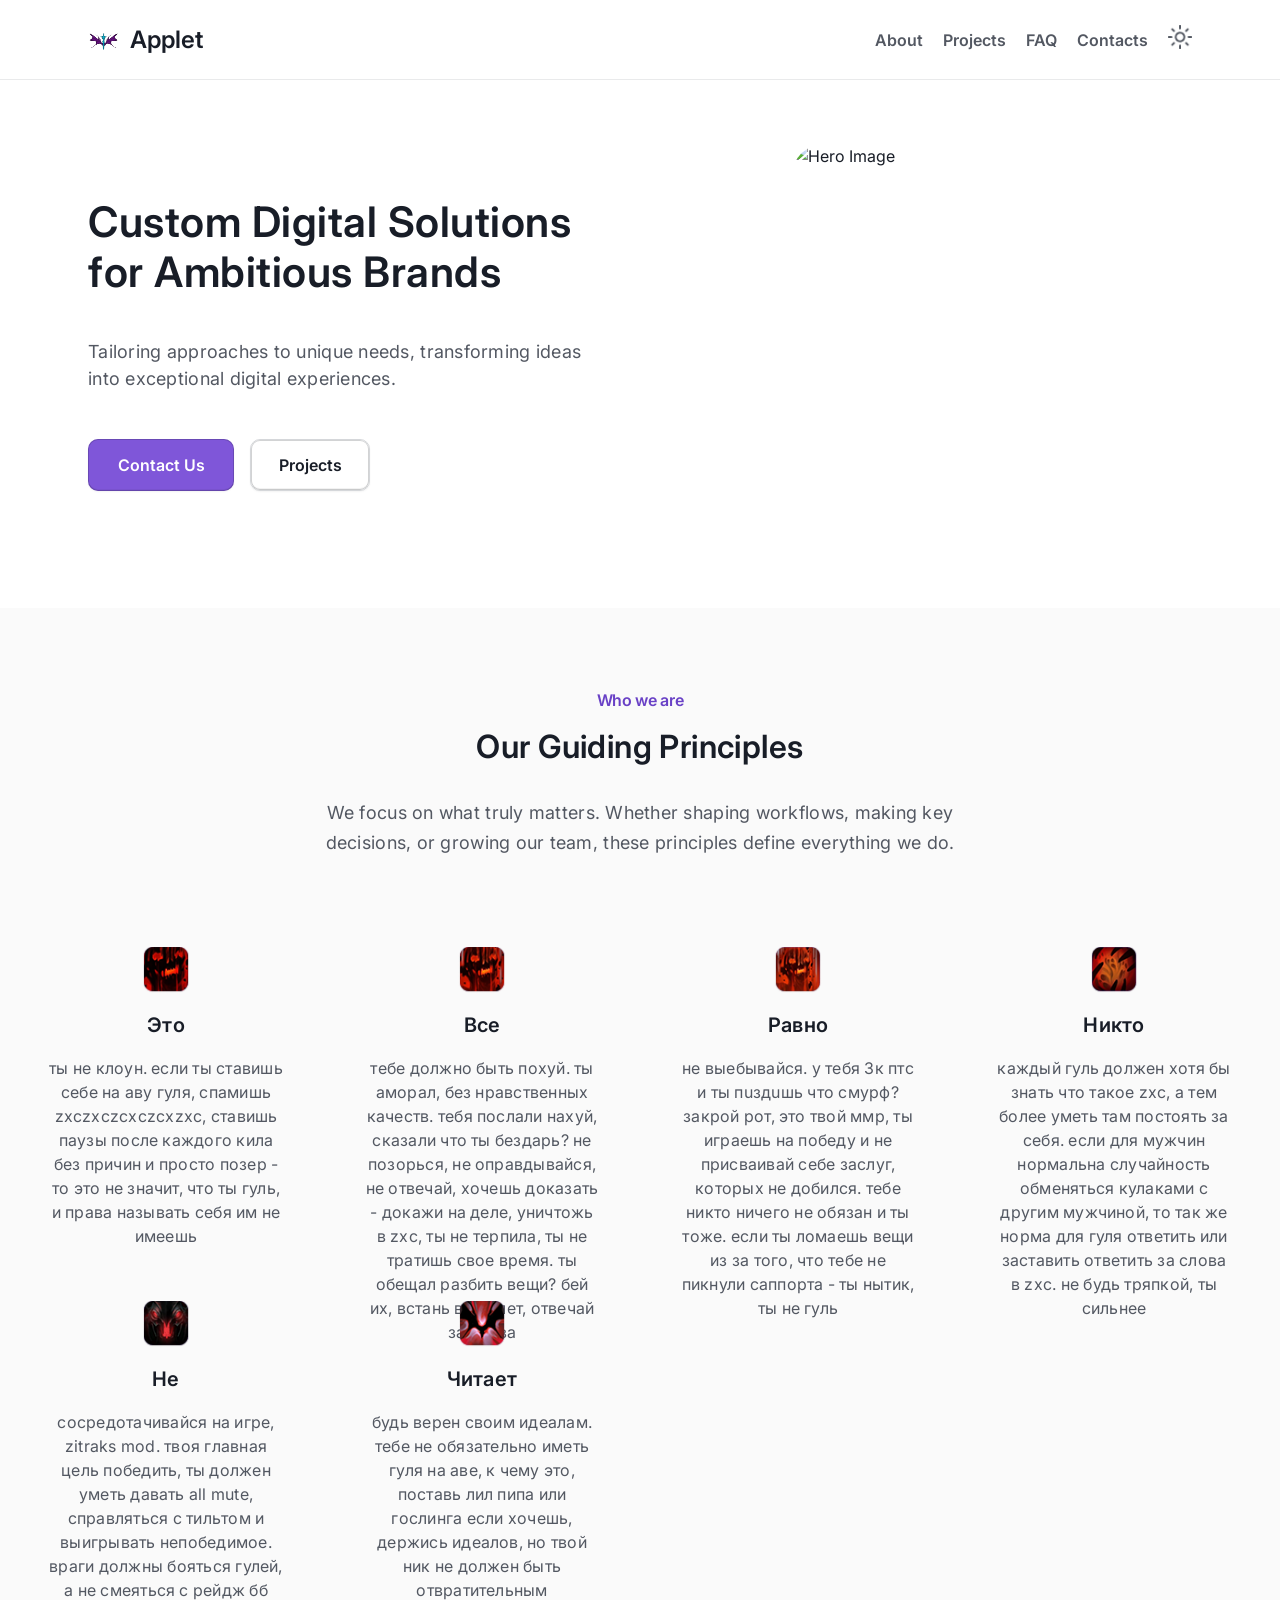
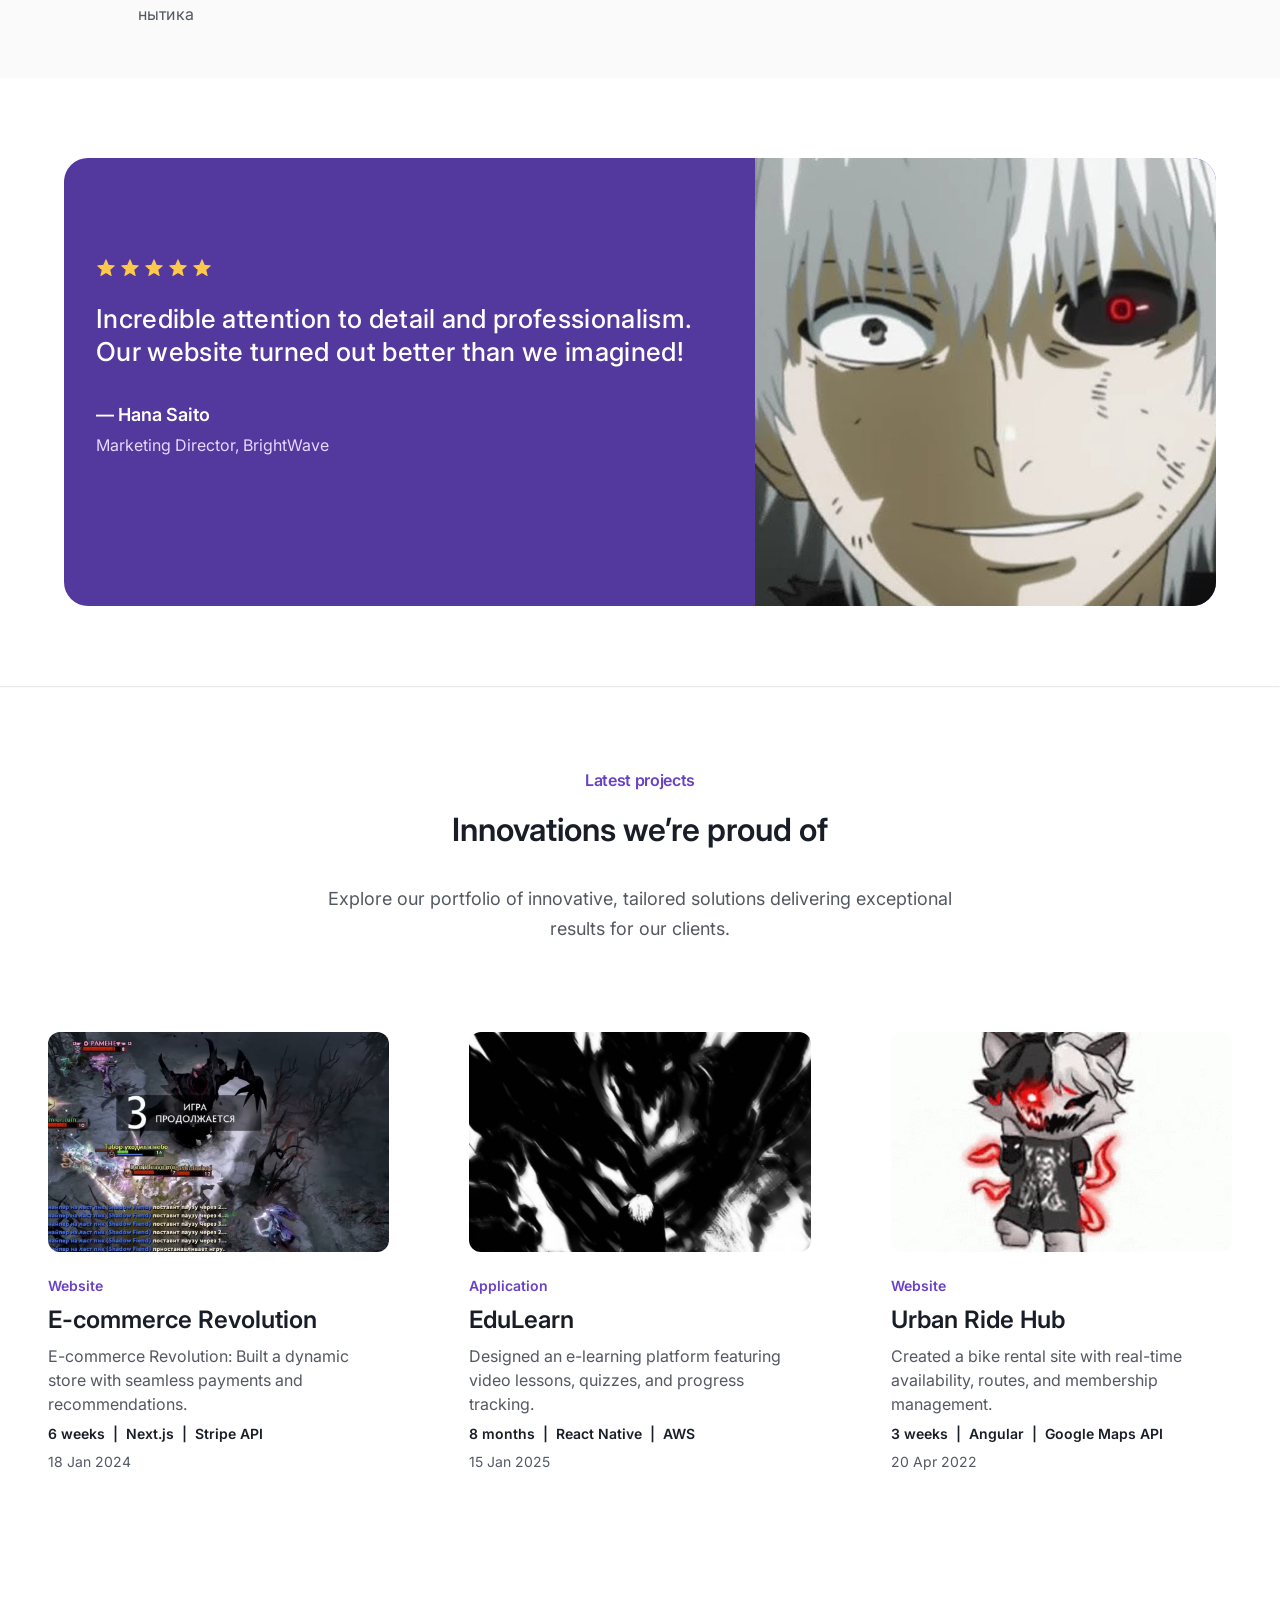
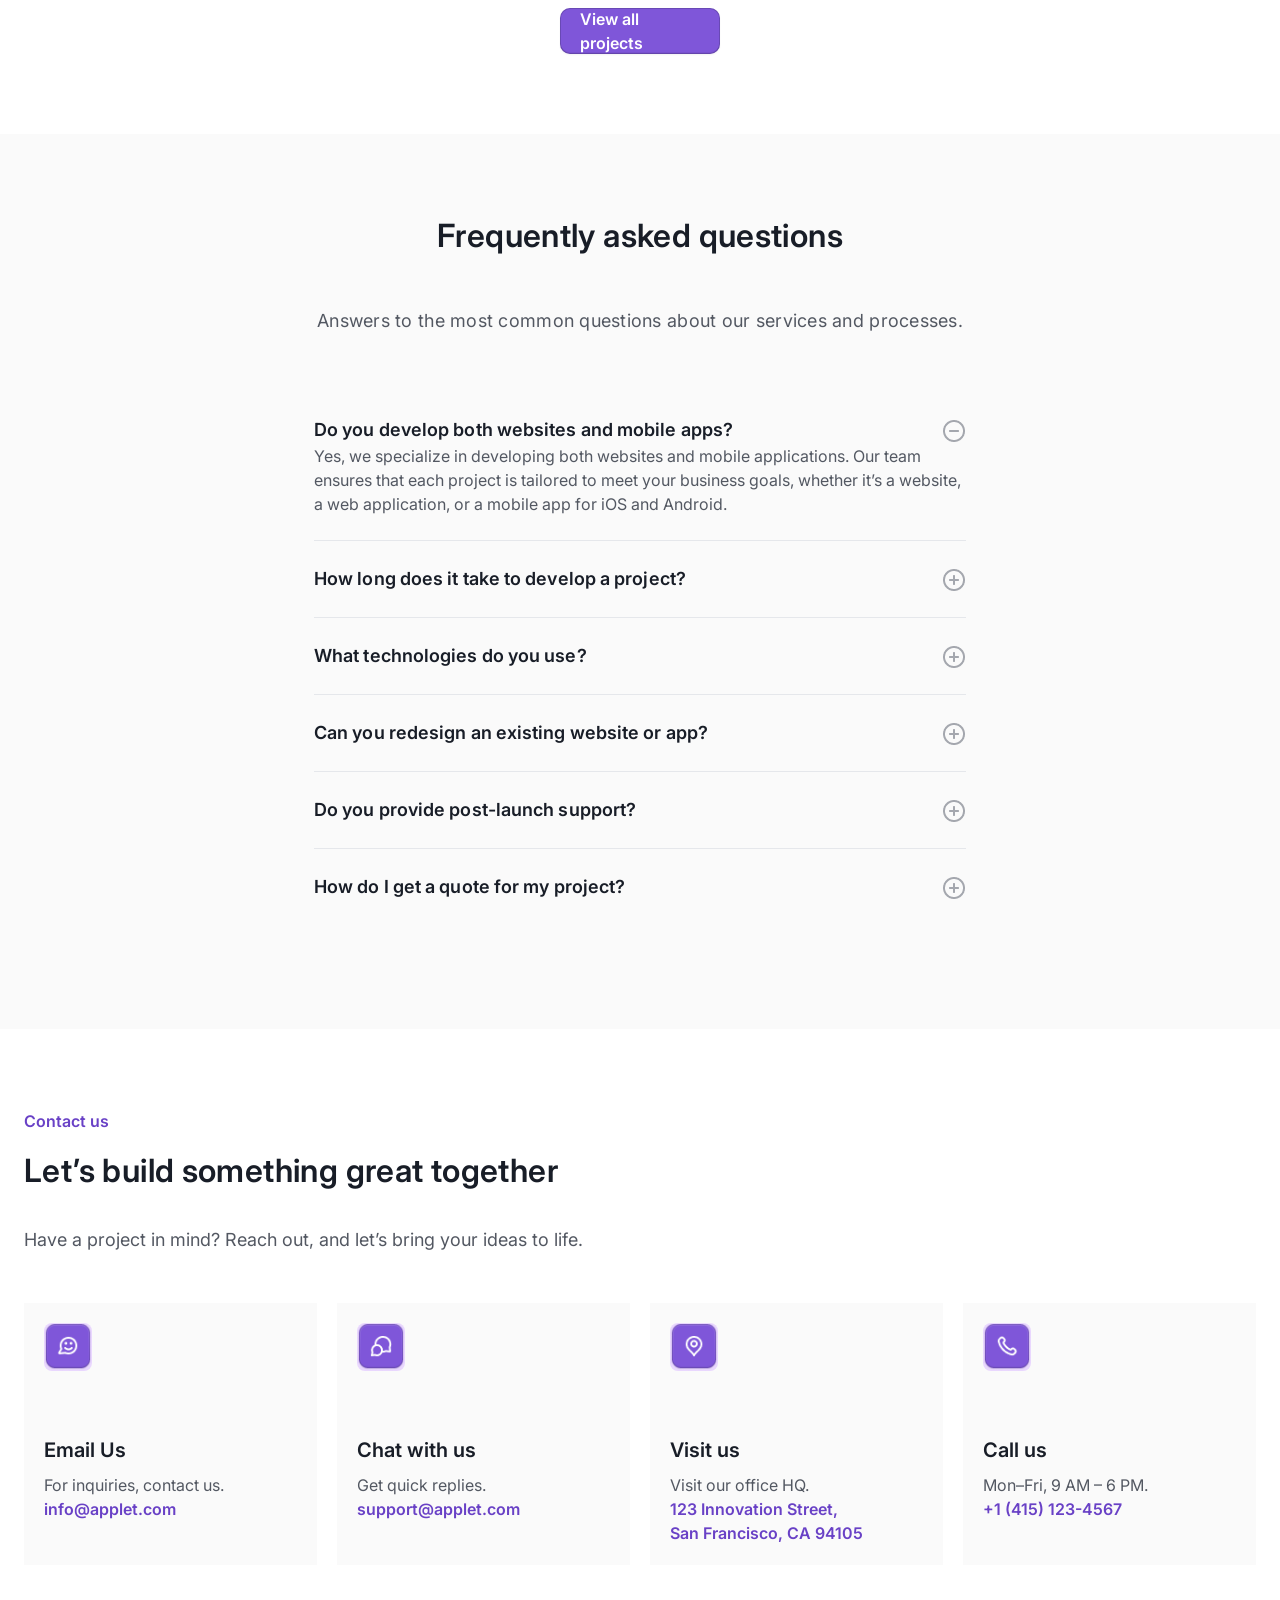
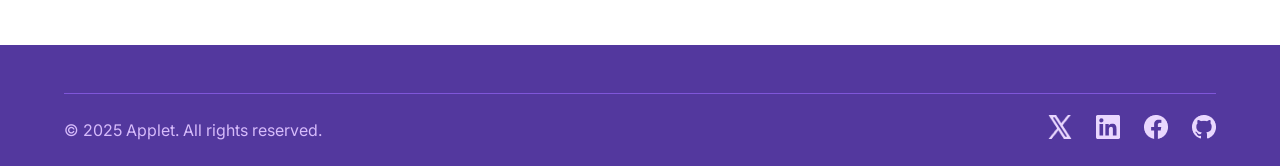
==== commit 77a160ef: "fix: svg sun and moon" ====
--- a/index.html
+++ b/index.html
@@ -53,7 +53,6 @@
         <span class="burger-line"></span>
       </button>
 
-      <!-- Mobile Navigation -->
 <!-- Mobile Navigation -->
 <nav class="nav-mobile" id="mobileNav">
   <div class="menu-wrapper">
@@ -82,8 +81,8 @@
         <img src="images/footer/facebook.png" alt="Facebook">
       </a>
       <label for="theme-toggle" class="theme-btn menu-icon">
-        <img src="images/header/sun.png" alt="Light" class="icon-light">
-        <img src="images/header/moon.png" alt="Dark" class="icon-dark">
+        <img src="images/header/sun-burger.svg" alt="Light" class="icon-light">
+        <img src="images/header/moon-burger.svg" alt="Dark" class="icon-dark">
       </label>
     </div>
   </div>
--- a/css/base.css
+++ b/css/base.css
@@ -27,7 +27,7 @@
 
 /* Utility classes */
 .active {
-  border-bottom: 2px solid #fff;
+  border-bottom: 2px solid var(--bg-primary);
 }
 
 .section {
@@ -69,17 +69,13 @@
 /* Selection styling */
 ::selection {
   background: var(--primary);
-  color: white;
+  color: var(--bg-primary)
 }
 
 ::-moz-selection {
   background: var(--primary);
-  color: white;
+  color: var(--bg-primary);
 }
-
-/* ================================
-   HOVER ЭФФЕКТЫ ДЛЯ DESKTOP ТОЛЬКО
-   ================================ */
 
 /* Применяем hover эффекты только на устройствах с поддержкой hover */
 @media (hover: hover) and (pointer: fine) {
--- a/css/header.css
+++ b/css/header.css
@@ -158,7 +158,7 @@
 }
 .nav-mobile .menu-link.active {
   background: var(--primary);
-  color: #fff;
+  color: var(--bg-primary);
   
 }
 
@@ -203,7 +203,7 @@
 }
 
 /* переключение через класс body.dark */
-body.dark .theme-btn .icon-light { opacity: 0; }
+#theme-toggle:checked ~ * .theme-btn .icon-light { opacity: 0; }
 body.dark .theme-btn .icon-dark  { opacity: 1; }
 
 /* Overlay */
--- a/css/responsive.css
+++ b/css/responsive.css
@@ -459,24 +459,6 @@
   }
 }
 
-/* Media Queries */
-@media (max-width: 599px) {
-  .nav {
-    display: none;
-  }
-
-  .burger-btn {
-    display: flex;
-  }
-  
-  .header__container {
-    padding: 0 16px;
-  }
-  
-  .logo {
-    font-size: 20px;
-  }
-}
 
 /* Hide mobile menu on desktop */
 @media (min-width: 600px) {
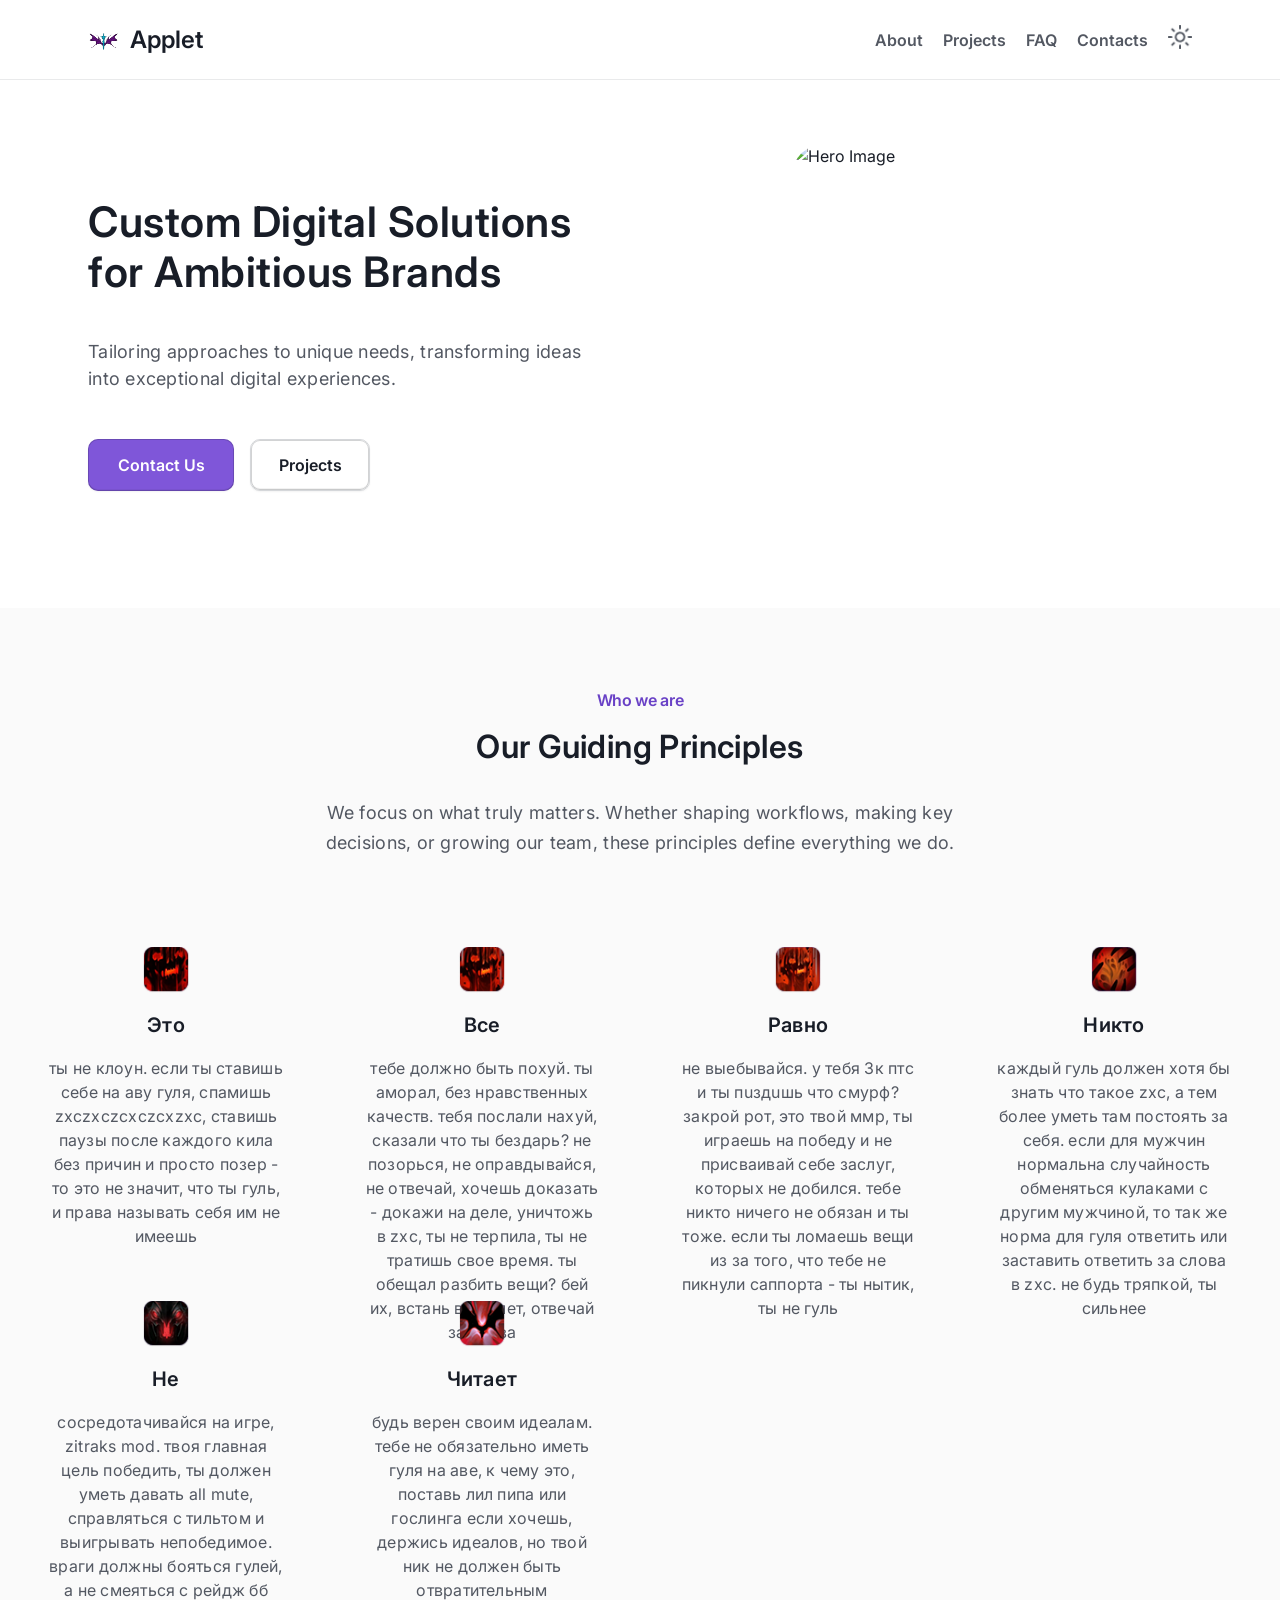
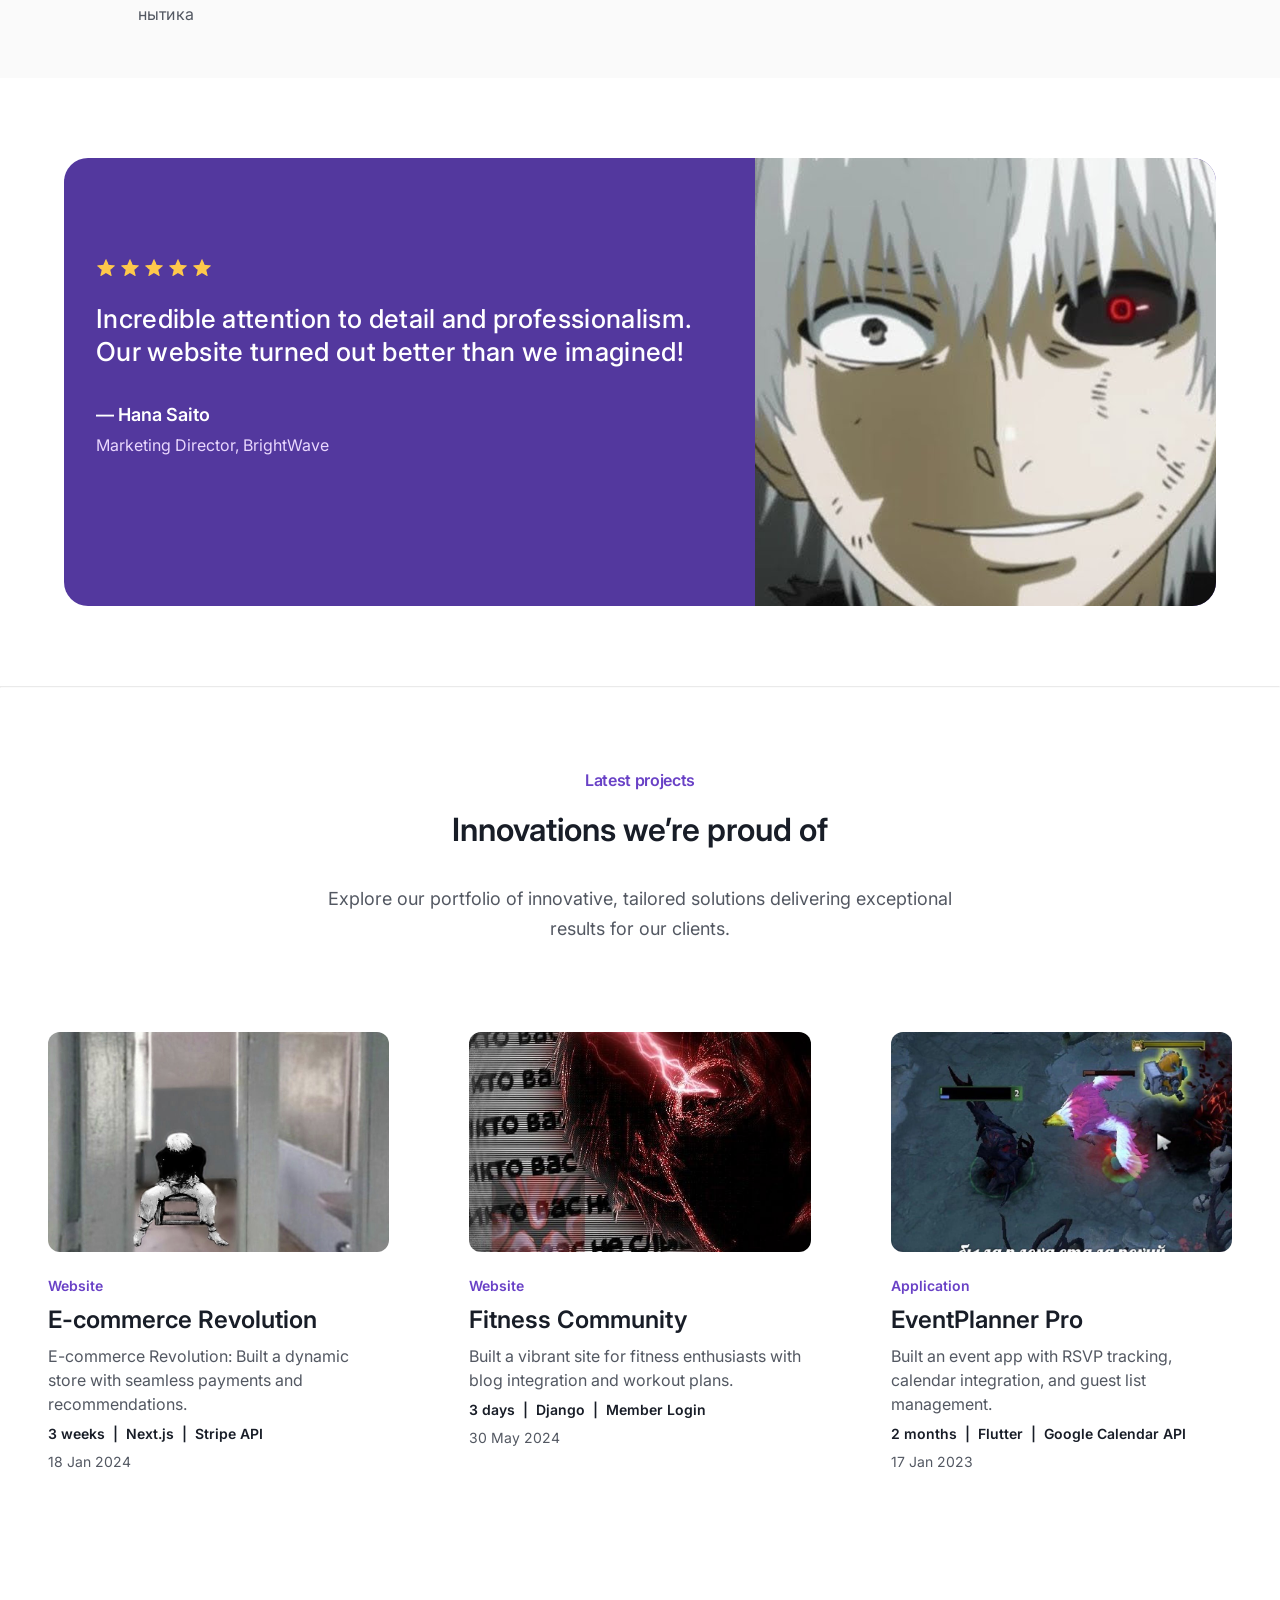
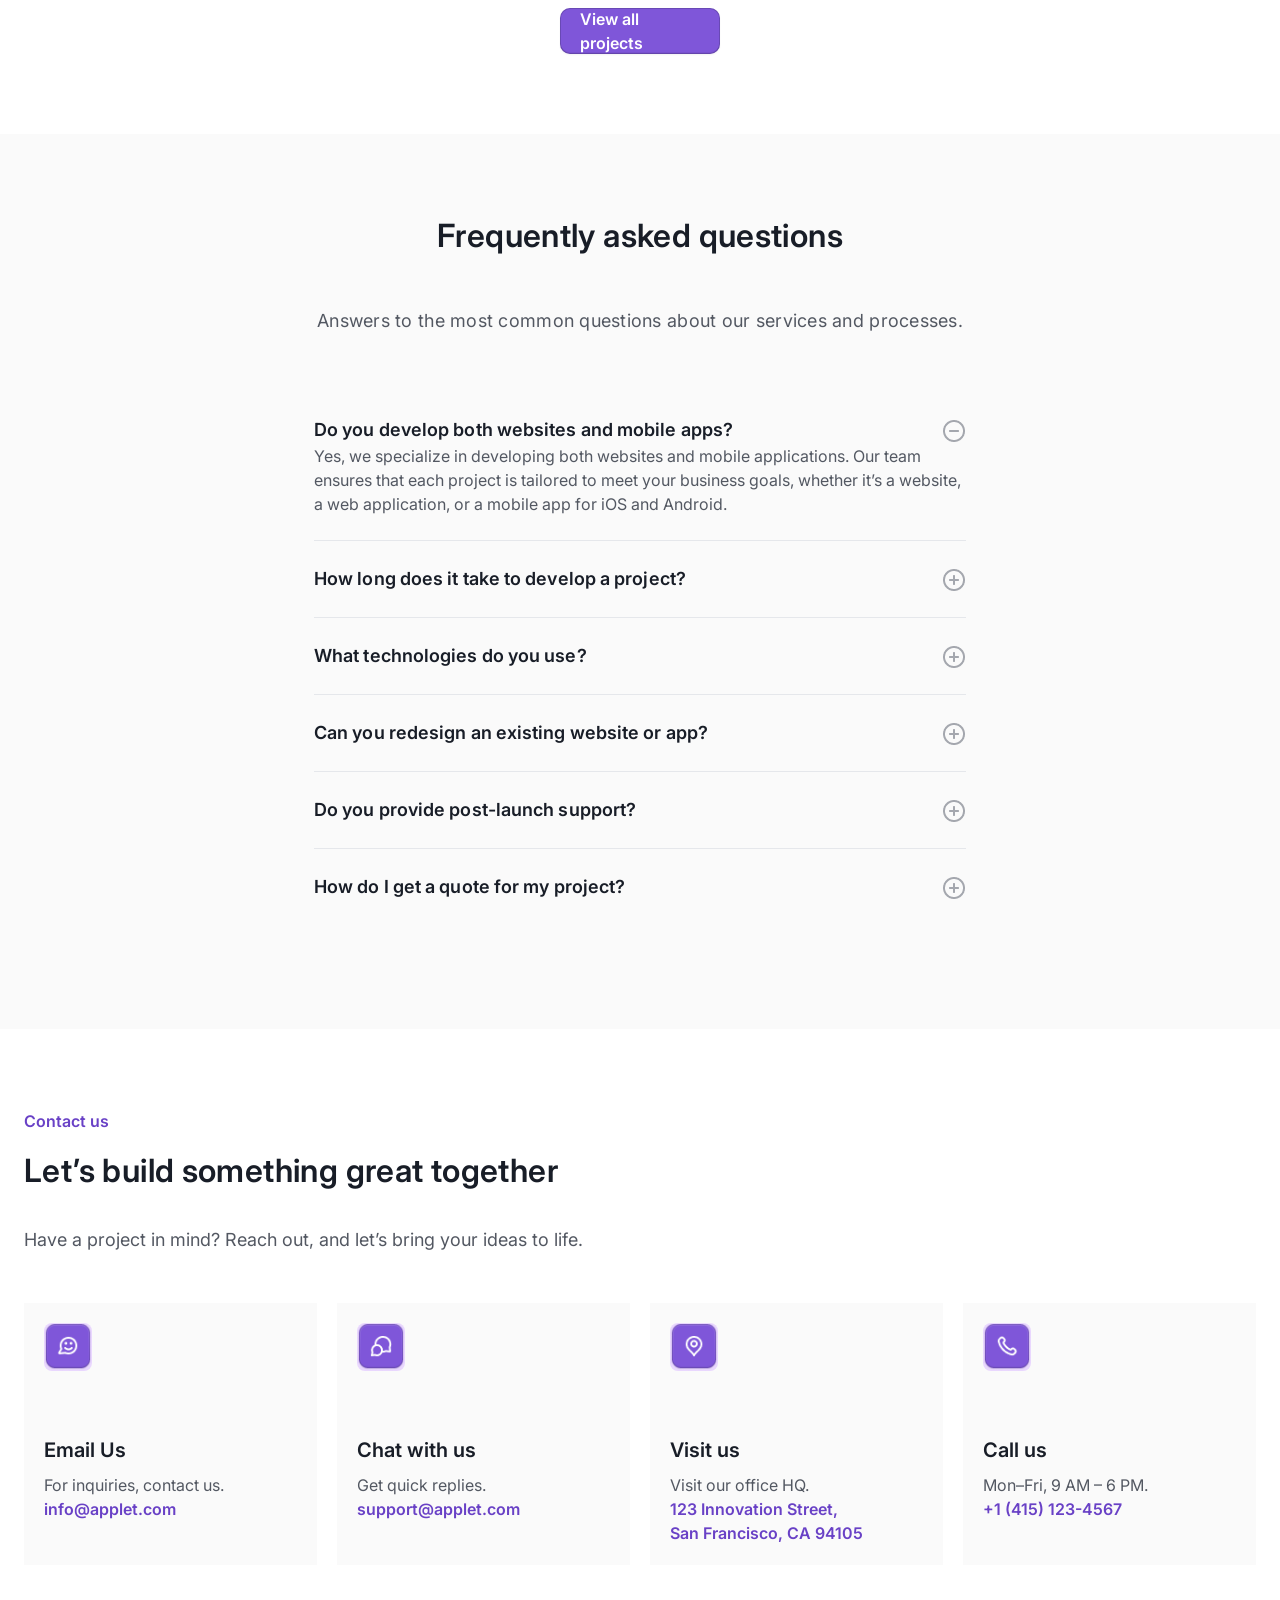
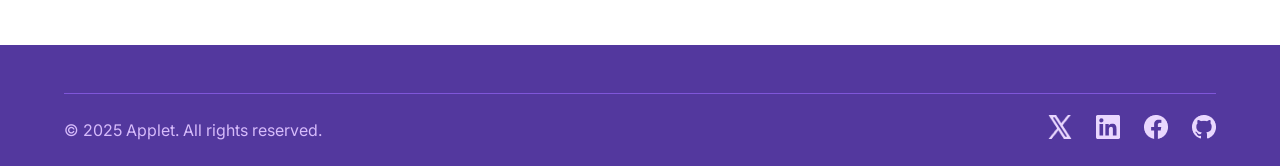
==== commit 1d52b6fb: "feat: random projects and filter" ====
--- a/index.html
+++ b/index.html
@@ -20,6 +20,9 @@
   <link rel="stylesheet" href="css/responsive.css">
   <script src="js/tema.js" defer></script>
   <script src="js/burger.js" defer></script>
+  <script src="js/projects.js" defer></script>
+  <script src="js/projects.js" defer></script>
+
 </head>
 <body>
   <input type="checkbox" id="theme-toggle">
@@ -169,63 +172,25 @@
       </div>
     </section>
     <hr class="section-divider">
-    <section class="blog">
-      <div class="blog__container">
-        <div class="blog__header">
-          <span class="blog__subtitle">Latest projects</span>
-          <h2 class="blog__title">Innovations we’re proud of</h2>
-          <p class="blog__description">Explore our portfolio of innovative, tailored solutions delivering exceptional<br>
-          results for our clients.</p>
-        </div>
-        <div class="blog__content">
-          <article class="blog__card">
-            <img src="images/blog/pause.jpg" alt="commerce" class="blog__image">
-            <div class="blog__card-content">
-              <p class="blog__topic">Website</p>
-              <h3 class="blog__card-title">E-commerce Revolution</h3>
-              <p class="blog__card-desc">E-commerce Revolution: Built a dynamic store with seamless payments and recommendations.</p>
-              <div class="blog__meta">
-                <span>6 weeks</span> <span>|</span> <span>Next.js</span> <span>|</span> <span>Stripe API</span>
-              </div>
-              <div class="blog__data">
-                <span>18 Jan 2024</span>
-              </div>
-            </div>
-          </article>
-          <article class="blog__card">
-            <img src="images/blog/SF.jpg" alt="edulearn" class="blog__image">
-            <div class="blog__card-content">
-              <p class="blog__topic">Application</p>
-              <h3 class="blog__card-title">EduLearn</h3>
-              <p class="blog__card-desc">Designed an e-learning platform featuring video lessons, quizzes, and progress tracking.</p>
-              <div class="blog__meta">
-                <span>8 months</span> <span>|</span> <span>React Native</span> <span>|</span> <span>AWS</span>
-              </div>
-              <div class="blog__data">
-                <span>15 Jan 2025</span>
-              </div>
-            </div>
-          </article>
-          <article class="blog__card">
-            <img src="images/blog/zxc-cat.gif" alt="URban" class="blog__image">
-            <div class="blog__card-content">
-              <p class="blog__topic">Website</p>
-              <h3 class="blog__card-title">Urban Ride Hub</h3>
-              <p class="blog__card-desc">Created a bike rental site with real-time availability, routes, and membership management.</p>
-              <div class="blog__meta">
-                <span>3 weeks</span> <span>|</span> <span>Angular</span> <span>|</span> <span>Google Maps API</span>
-              </div>
-              <div class="blog__data">
-                <span>20 Apr 2022</span>
-              </div>
-            </div>
-          </article>
-        </div>
-        <div class="blog__actions">
-          <a href="projects.html" class="btn btn-proj">View all projects</a>
-        </div>
-      </div>
-    </section>
+<section class="blog">
+  <div class="blog__container">
+    <div class="blog__header">
+      <span class="blog__subtitle">Latest projects</span>
+      <h2 class="blog__title">Innovations we’re proud of</h2>
+      <p class="blog__description">
+        Explore our portfolio of innovative, tailored solutions delivering exceptional<br>
+        results for our clients.
+      </p>
+    </div>
+
+    <!-- сюда JS вставит 3 карточки -->
+    <div class="blog__content" id="random-projects"></div>
+
+    <div class="blog__actions">
+      <a href="projects.html" class="btn btn-proj">View all projects</a>
+    </div>
+  </div>
+</section>
     <section id="faq" class="faq">
       <div class="faq__container">
         <header class="faq__header">
--- a/css/header.css
+++ b/css/header.css
@@ -224,9 +224,7 @@
   visibility: visible;
 }
 
-/* ================================
-   HOVER ЭФФЕКТЫ ТОЛЬКО ДЛЯ DESKTOP
-   ================================ */
+
 @media (hover: hover) and (pointer: fine) {
   .nav__list a:hover {
     color: var(--primary);
--- a/css/responsive.css
+++ b/css/responsive.css
@@ -17,35 +17,16 @@
     max-width: 100%;
   }
   
-  /* Header with burger menu */
+  /* Header with theme toggle */
   .header__container {
     padding: 0 16px;
-    flex-wrap: nowrap;
+    flex-wrap: wrap;
     width: 100%;
     max-width: 100%;
   }
   
   .header__nav {
     gap: 16px;
-  }
-  
-  /* Hide desktop navigation on mobile */
-  .nav {
-    display: none;
-  }
-
-  /* Show burger button on mobile */
-  .burger-btn {
-    display: flex !important;
-  }
-  
-  /* Mobile navigation styles */
-  .nav-mobile {
-    display: flex;
-  }
-  
-  .overlay {
-    display: block;
   }
   
   .theme-toggle {
@@ -77,6 +58,15 @@
   
   .logo {
     font-size: 20px;
+  }
+  
+  .nav__list {
+    gap: 16px;
+    flex-wrap: wrap;
+  }
+  
+  .nav__list a {
+    font-size: 14px;
   }
   
   /* Hero Section */
@@ -450,45 +440,10 @@
     -webkit-text-size-adjust: 100%;
     text-size-adjust: 100%;
   }
-  
-  /* Prevent menu from being scrollable when open */
-  body.menu-open {
-    overflow: hidden;
-    position: fixed;
-    width: 100%;
-  }
 }
 
-
-/* Hide mobile menu on desktop */
-@media (min-width: 600px) {
-  .nav-mobile {
-    display: none !important;
-  }
-  
-  .overlay {
-    display: none !important;
-  }
-  
-  .burger-btn {
-    display: none !important;
-  }
-}
 /* Intermediate Screens: 600px - 1439px */
 @media (min-width: 600px) and (max-width: 1439px) {
-  /* Hide mobile menu elements on desktop */
-  .burger-btn {
-    display: none !important;
-  }
-  
-  .nav-mobile {
-    display: none !important;
-  }
-  
-  .overlay {
-    display: none !important;
-  }
-  
   /* Container adjustments for fluid scaling */
   .container {
     width: 90%;
@@ -790,19 +745,6 @@
 
 /* Desktop: 1440px and above - Original design maintained */
 @media (min-width: 1440px) {
-  /* Hide mobile menu elements on desktop */
-  .burger-btn {
-    display: none !important;
-  }
-  
-  .nav-mobile {
-    display: none !important;
-  }
-  
-  .overlay {
-    display: none !important;
-  }
-  
   .container {
     max-width: var(--container);
   }
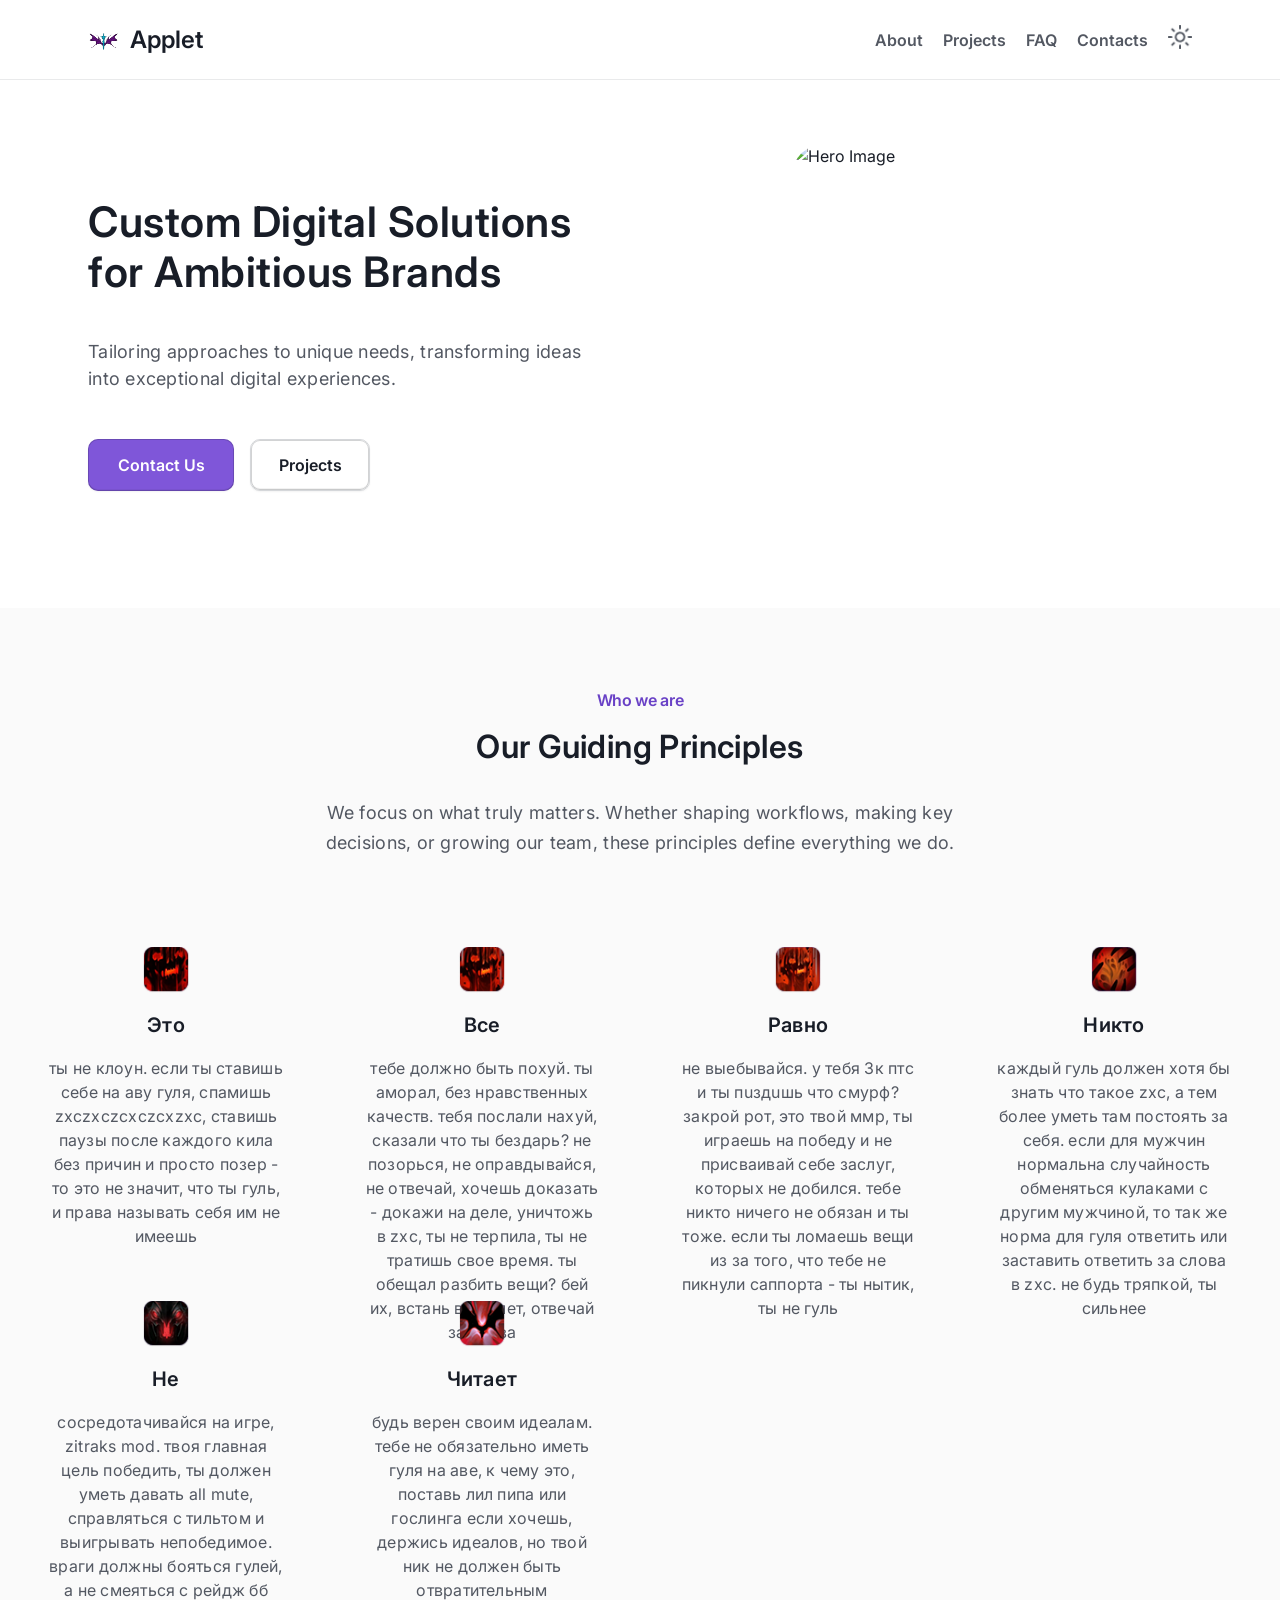
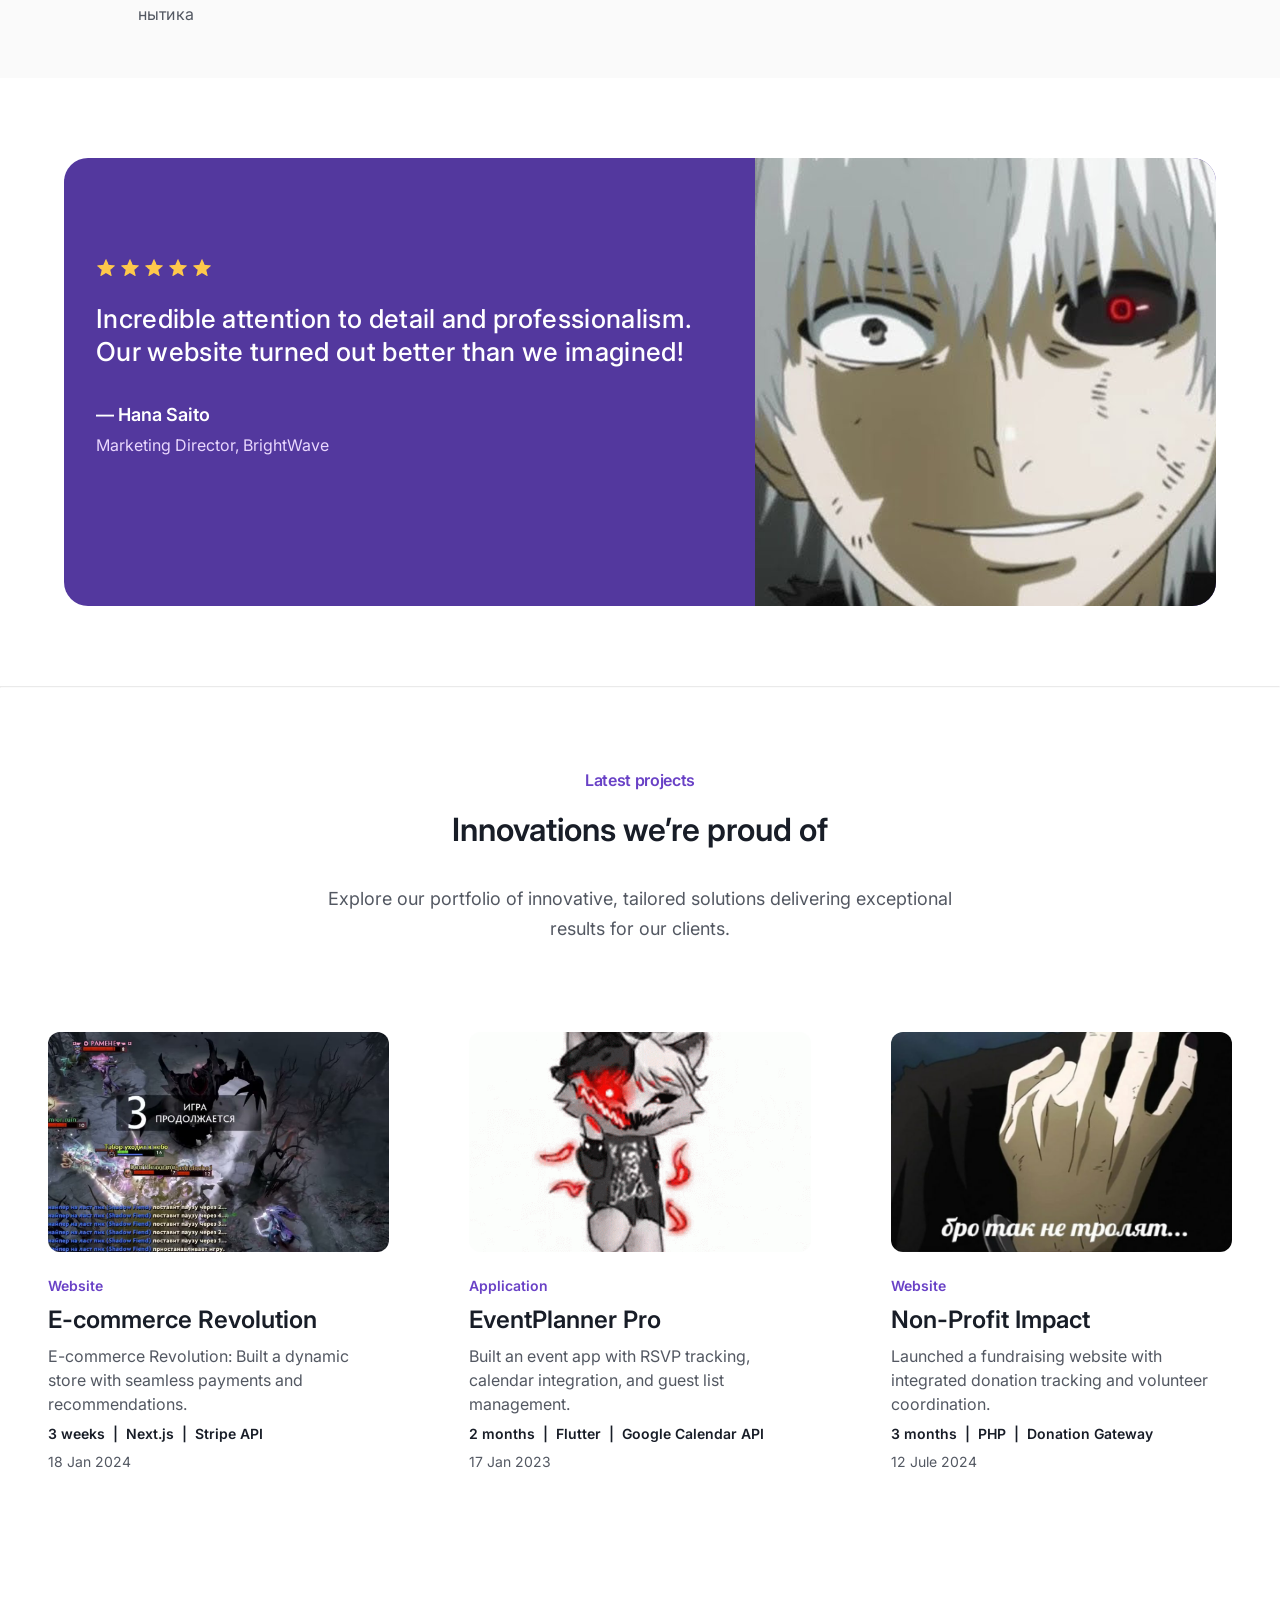
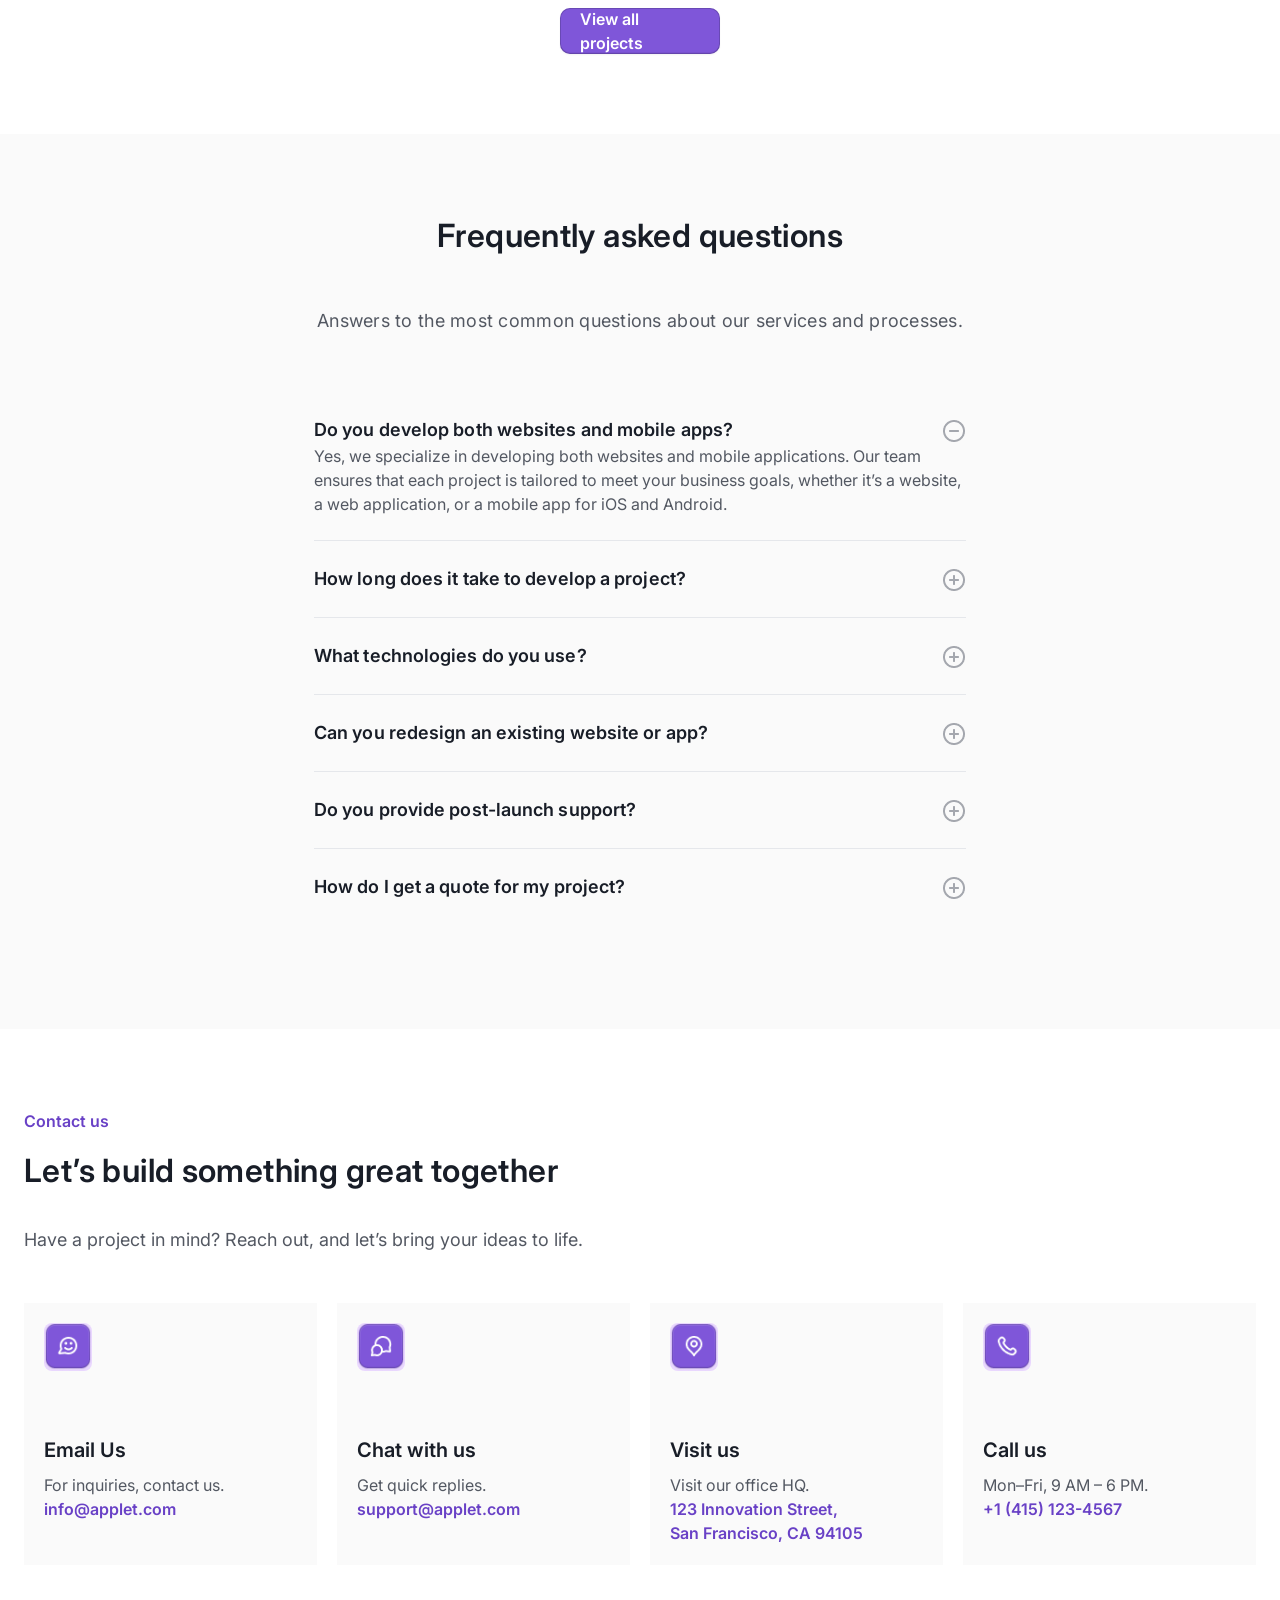
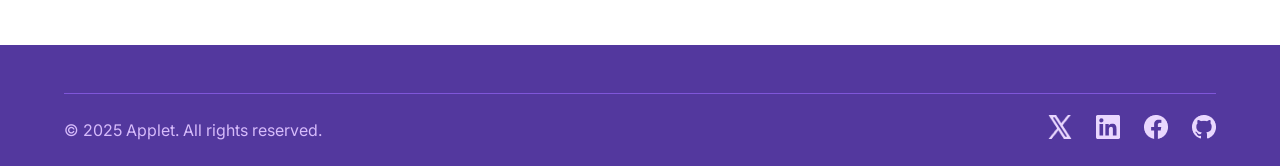
==== commit ced0e39c: "style: comment delete" ====
--- a/index.html
+++ b/index.html
@@ -32,8 +32,6 @@
         <img src="images/header/req.png" alt="Logo"> 
         <span>Applet</span>
       </a>
-      
-      <!-- Desktop Navigation -->
       <nav class="nav">
         <ul class="nav__list">
           <li><a href="#about">About</a></li>
@@ -49,27 +47,22 @@
         </ul>
       </nav>
 
-      <!-- Burger Button -->
       <button class="burger-btn" id="burgerBtn" aria-label="Toggle menu">
         <span class="burger-line"></span>
         <span class="burger-line"></span>
         <span class="burger-line"></span>
       </button>
 
-<!-- Mobile Navigation -->
 <nav class="nav-mobile" id="mobileNav">
   <div class="menu-wrapper">
-    <!-- Левая колонка -->
     <div class="menu-left">
       <a href="index.html#about" class="menu-link">About</a>
       <a href="projects.html" class="menu-link">Projects</a>
       <a href="index.html#faq" class="menu-link">FAQ</a>
       <a href="index.html#contact" class="menu-link">Contacts</a>
-      <!-- Пятая пустая строка для выравнивания с иконкой темы -->
       <span class="menu-link"></span>
     </div>
 
-    <!-- Правая колонка -->
     <div class="menu-right">
       <a href="https://github.com/" target="_blank" class="menu-icon">
         <img src="images/footer/github.png" alt="GitHub">
@@ -93,7 +86,6 @@
     </div>
   </header>
 
-  <!-- Overlay -->
   <div class="overlay" id="overlay"></div>
 
   <main>
@@ -182,8 +174,6 @@
         results for our clients.
       </p>
     </div>
-
-    <!-- сюда JS вставит 3 карточки -->
     <div class="blog__content" id="random-projects"></div>
 
     <div class="blog__actions">
@@ -214,7 +204,7 @@
             <div class="faq__question-row">
               <h3 class="faq__question">What technologies do you use?</h3><span class="faq__icon"><img src="images/faq/plus.png" alt="Expand"></span>
             </div>
-            <p class="faq__answer">G<br>O<br>V<br>N<br>O<br>G<br>O<br>V<br>NOGOVNO<br>.</p>
+            <p class="faq__answer">G<br>O<br>V<br>N<br>O<br>G<br>O<br>V<br>N<br>O</p>
           </article>
           <article class="faq__item">
             <div class="faq__question-row">
@@ -291,6 +281,5 @@
 </button>
   <script src="js/baza.js"></script>
   <script src="js/fu.js"></script>
-
 </body>
 </html>
--- a/css/responsive.css
+++ b/css/responsive.css
@@ -17,16 +17,35 @@
     max-width: 100%;
   }
   
-  /* Header with theme toggle */
+  /* Header with burger menu */
   .header__container {
     padding: 0 16px;
-    flex-wrap: wrap;
+    flex-wrap: nowrap;
     width: 100%;
     max-width: 100%;
   }
   
   .header__nav {
     gap: 16px;
+  }
+  
+  /* Hide desktop navigation on mobile */
+  .nav {
+    display: none;
+  }
+
+  /* Show burger button on mobile */
+  .burger-btn {
+    display: flex !important;
+  }
+  
+  /* Mobile navigation styles */
+  .nav-mobile {
+    display: flex;
+  }
+  
+  .overlay {
+    display: block;
   }
   
   .theme-toggle {
@@ -58,15 +77,6 @@
   
   .logo {
     font-size: 20px;
-  }
-  
-  .nav__list {
-    gap: 16px;
-    flex-wrap: wrap;
-  }
-  
-  .nav__list a {
-    font-size: 14px;
   }
   
   /* Hero Section */
@@ -440,10 +450,45 @@
     -webkit-text-size-adjust: 100%;
     text-size-adjust: 100%;
   }
+  
+  /* Prevent menu from being scrollable when open */
+  body.menu-open {
+    overflow: hidden;
+    position: fixed;
+    width: 100%;
+  }
 }
 
+
+/* Hide mobile menu on desktop */
+@media (min-width: 600px) {
+  .nav-mobile {
+    display: none !important;
+  }
+  
+  .overlay {
+    display: none !important;
+  }
+  
+  .burger-btn {
+    display: none !important;
+  }
+}
 /* Intermediate Screens: 600px - 1439px */
 @media (min-width: 600px) and (max-width: 1439px) {
+  /* Hide mobile menu elements on desktop */
+  .burger-btn {
+    display: none !important;
+  }
+  
+  .nav-mobile {
+    display: none !important;
+  }
+  
+  .overlay {
+    display: none !important;
+  }
+  
   /* Container adjustments for fluid scaling */
   .container {
     width: 90%;
@@ -745,6 +790,19 @@
 
 /* Desktop: 1440px and above - Original design maintained */
 @media (min-width: 1440px) {
+  /* Hide mobile menu elements on desktop */
+  .burger-btn {
+    display: none !important;
+  }
+  
+  .nav-mobile {
+    display: none !important;
+  }
+  
+  .overlay {
+    display: none !important;
+  }
+  
   .container {
     max-width: var(--container);
   }
